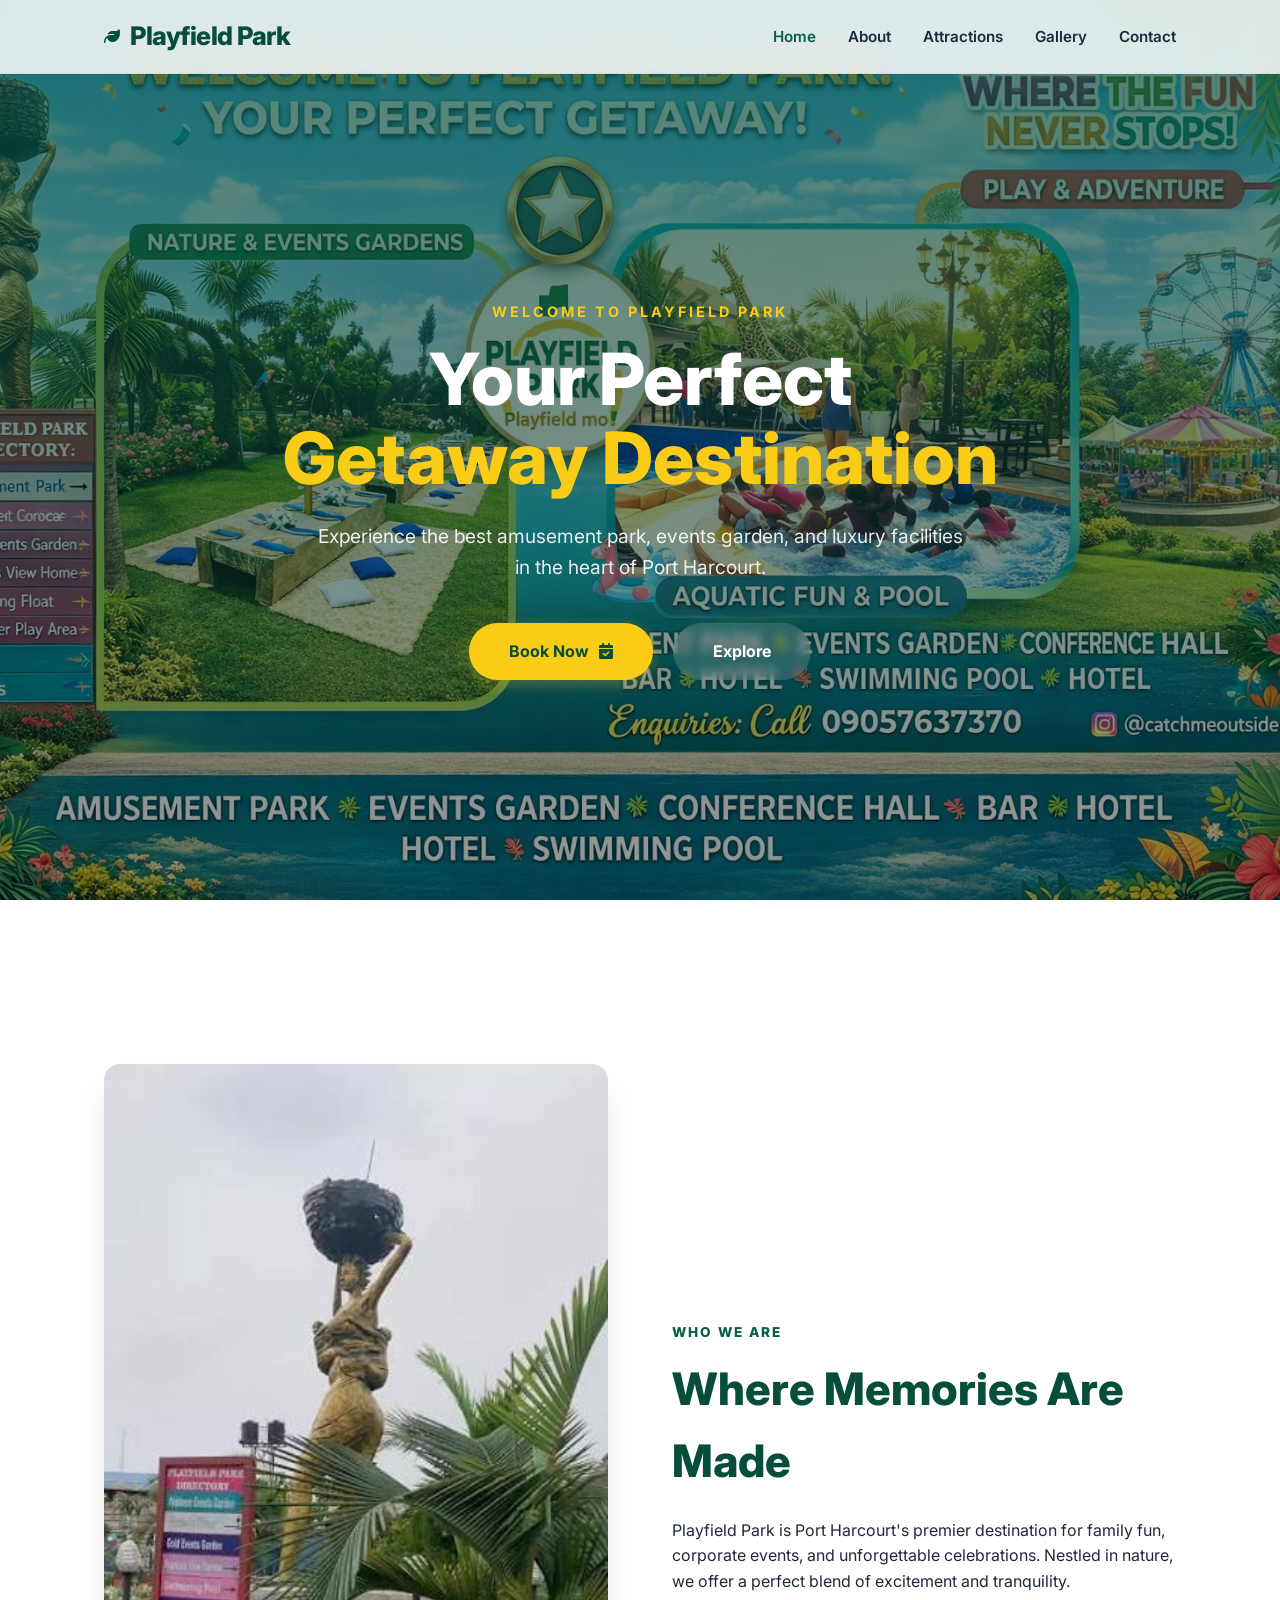
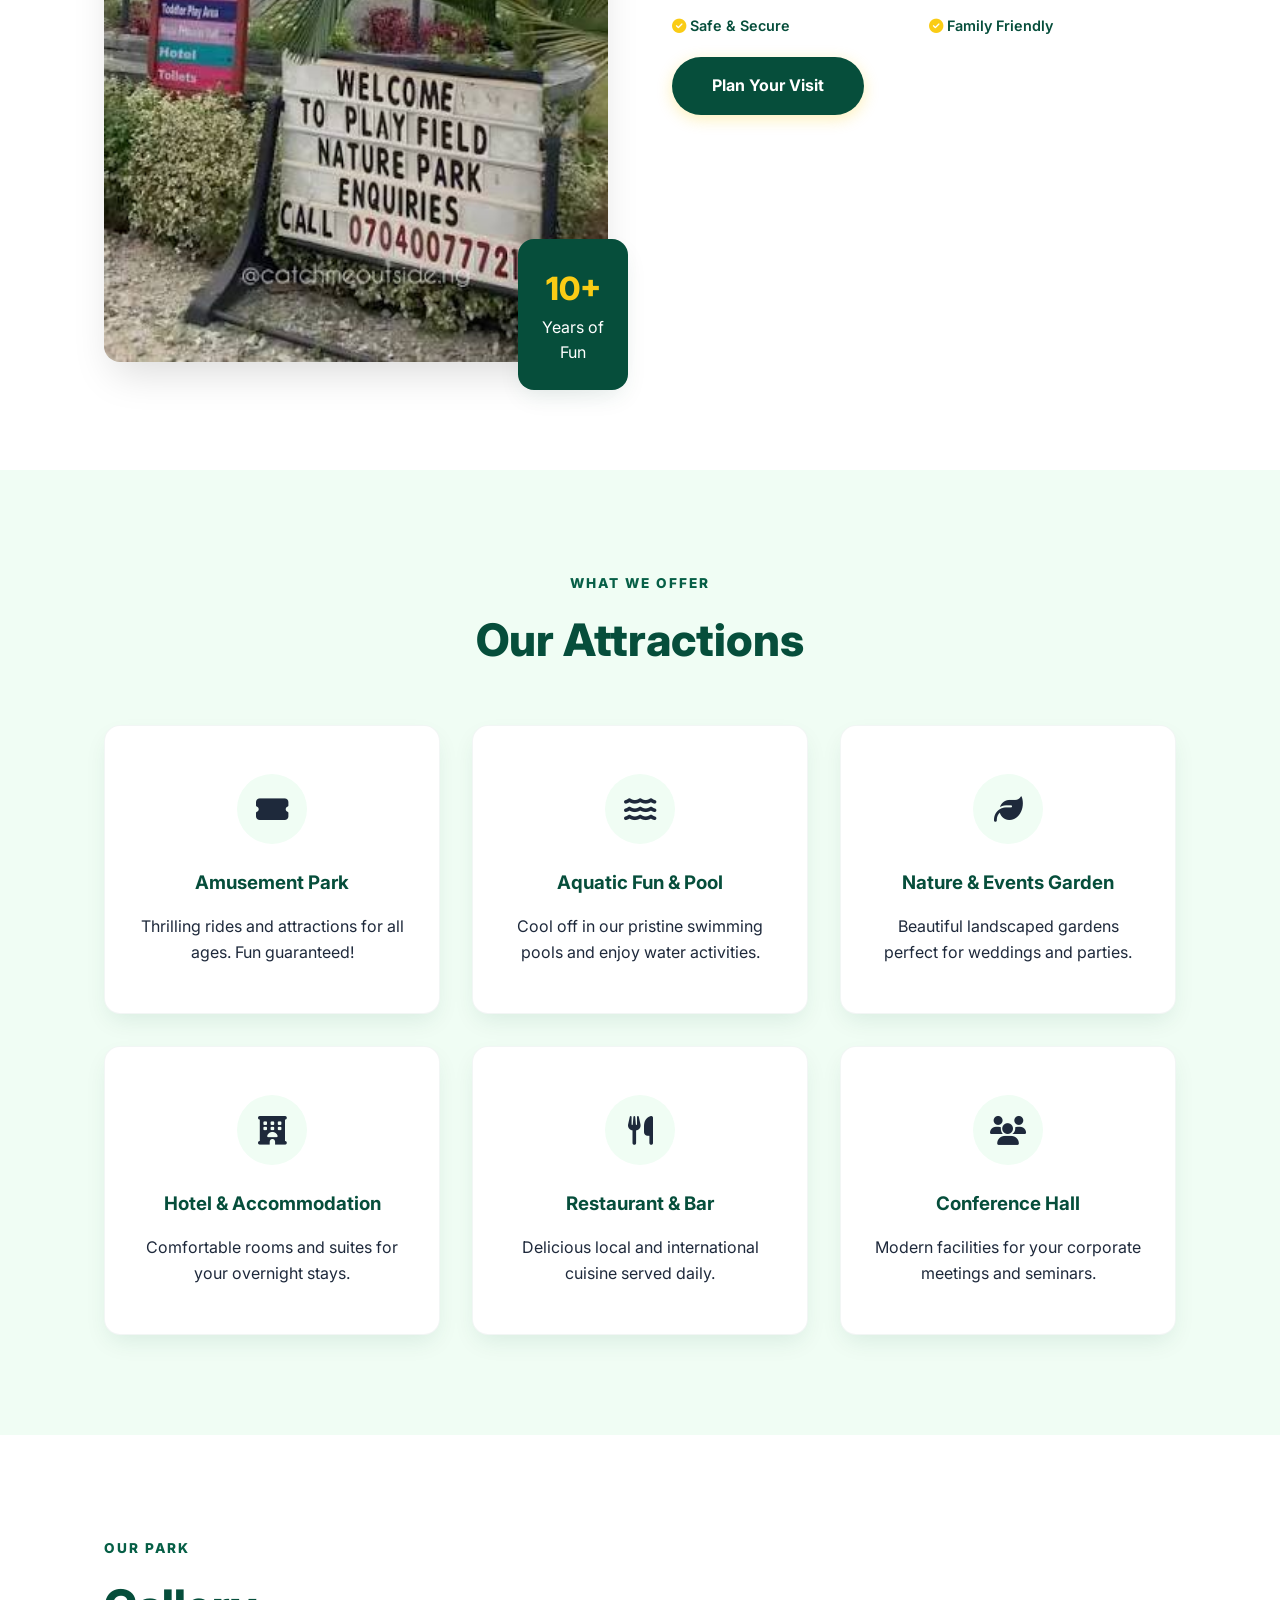
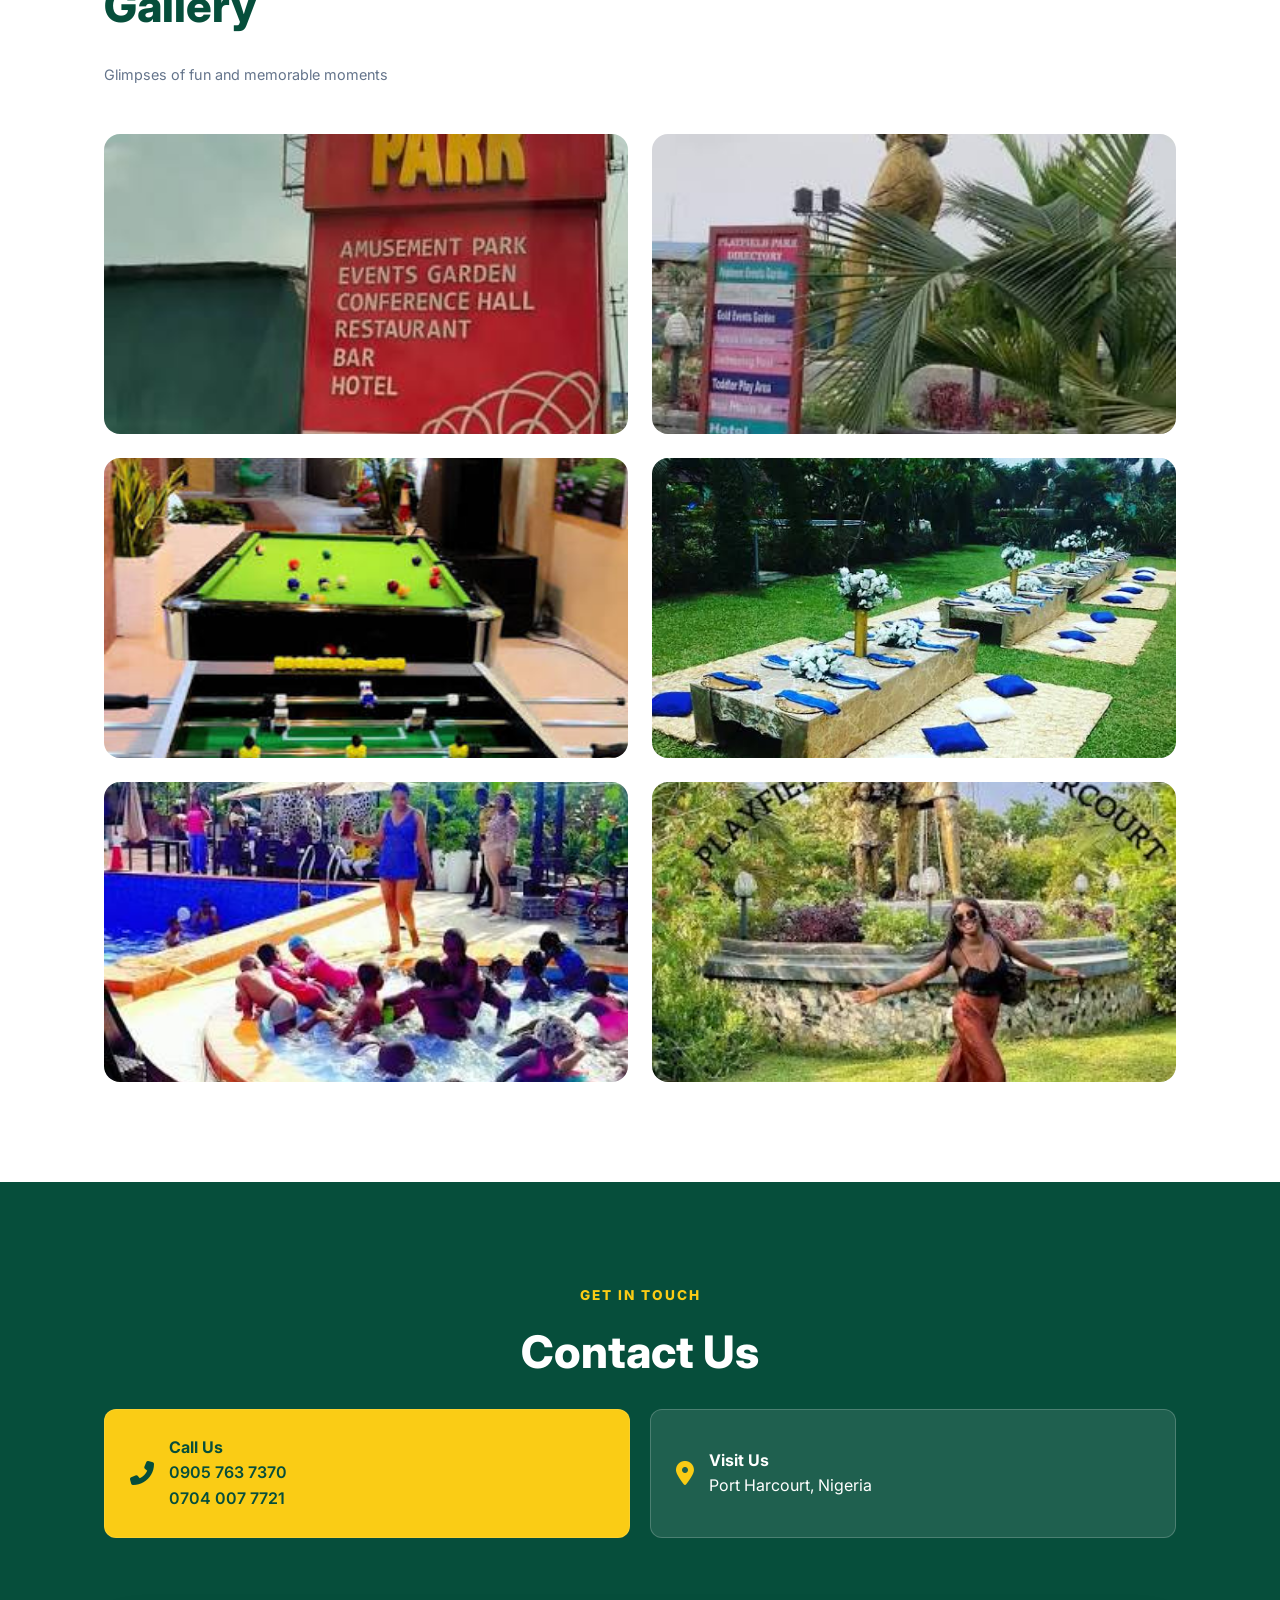
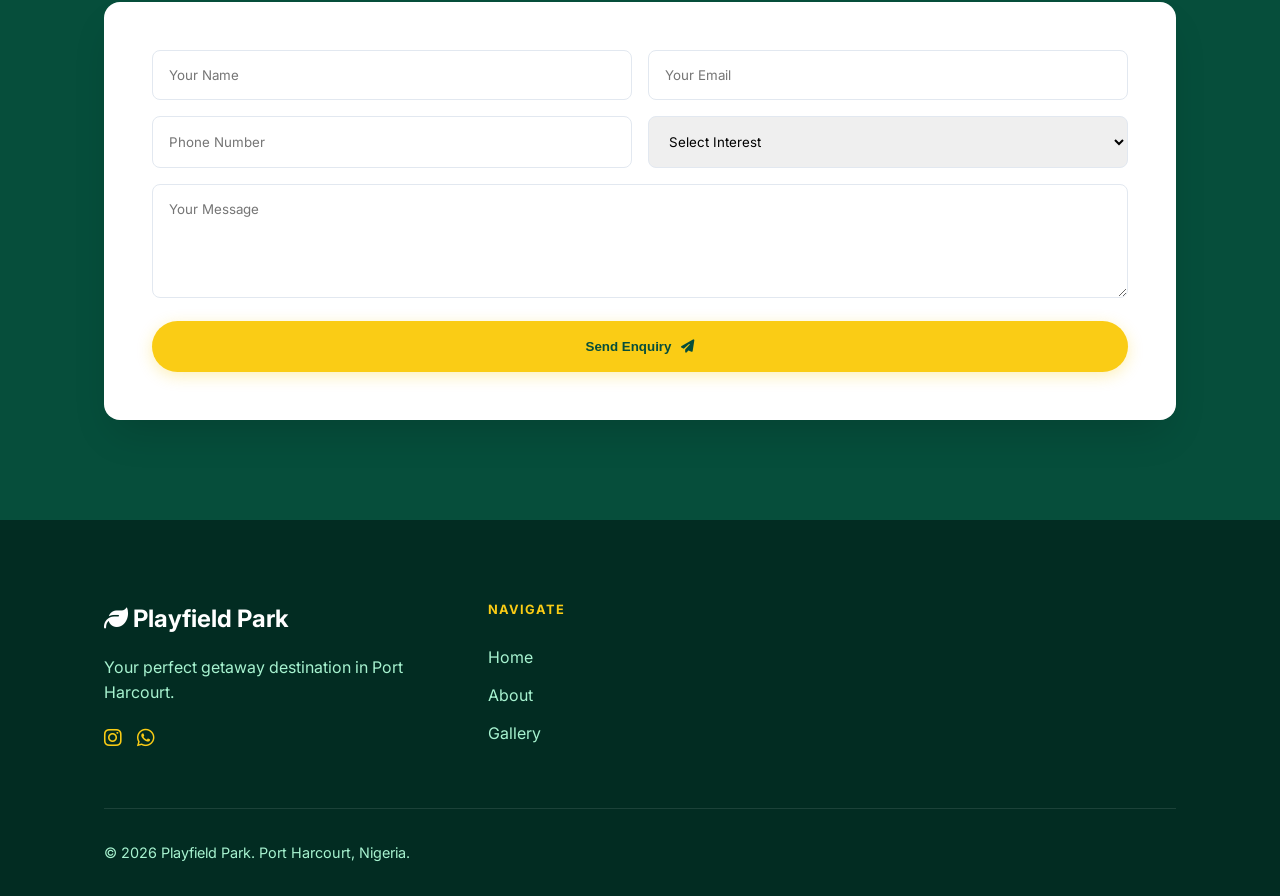
==== index.html @ 5b7c4930 "Update index.html" ====
<!DOCTYPE html>
<html lang="en">
<head>
  <meta charset="UTF-8">
  <meta name="viewport" content="width=device-width, initial-scale=1.0">
  <title>Playfield Park | Nature & Fun in Port Harcourt</title>
  <link rel="stylesheet" href="style.css">
  <link href="https://fonts.googleapis.com/css2?family=Inter:wght@300;400;500;600;700;800&display=swap" rel="stylesheet">
  <link rel="stylesheet" href="https://cdnjs.cloudflare.com/ajax/libs/font-awesome/6.4.0/css/all.min.css">
</head>
<body>

  <header id="main-header">
    <div class="container">
      <nav style="width: 100%; display: flex; justify-content: space-between; align-items: center;">
        <div class="logo-wrapper">
          <i class="fas fa-leaf"></i>
          <h1 class="logo">Playfield Park</h1>
        </div>
        <ul>
          <li><a href="#home" class="active">Home</a></li>
          <li><a href="#about">About</a></li>
          <li><a href="#services">Attractions</a></li>
          <li><a href="#gallery">Gallery</a></li>
          <li><a href="#contact">Contact</a></li>
        </ul>
      </nav>
    </div>
  </header>

  <section id="home" class="hero">
    <div class="hero-bg" style="background-image: url('images/banner.jpeg');"></div>
    <div class="hero-overlay"></div>
    <div class="hero-text">
      <span class="hero-tag">Welcome to Playfield Park</span>
      <h2>Your Perfect<br><span class="gradient-text">Getaway Destination</span></h2>
      <p>Experience the best amusement park, events garden, and luxury facilities in the heart of Port Harcourt.</p>
      <div class="hero-buttons">
        <a href="#contact" class="btn btn-primary">Book Now <i class="fas fa-calendar-check"></i></a>
        <a href="#about" class="btn btn-secondary">Explore</a>
      </div>
    </div>
  </section>

  <section id="about" class="section">
    <div class="container-section">
      <div class="about-content">
        <div class="about-image">
          <img src="images/welcome-statue.jpeg" alt="Welcome to Playfield Park">
          <div class="experience-badge">
            <span class="years">10+</span>
            <span class="text">Years of<br>Fun</span>
          </div>
        </div>
        <div class="about-text">
          <span class="section-tag">Who We Are</span>
          <div class="section-header">
            <h2>Where Memories Are Made</h2>
          </div>
          <p>Playfield Park is Port Harcourt's premier destination for family fun, corporate events, and unforgettable celebrations. Nestled in nature, we offer a perfect blend of excitement and tranquility.</p>
          <div style="display: grid; grid-template-columns: 1fr 1fr; gap: 10px; margin: 20px 0;">
            <div style="font-size: 0.9rem; color: var(--primary); font-weight: 600;"><i class="fas fa-check-circle" style="color: var(--accent);"></i> Safe & Secure</div>
            <div style="font-size: 0.9rem; color: var(--primary); font-weight: 600;"><i class="fas fa-check-circle" style="color: var(--accent);"></i> Family Friendly</div>
          </div>
          <a href="#contact" class="btn btn-primary" style="background: var(--primary); color: white;">Plan Your Visit</a>
        </div>
      </div>
    </div>
  </section>

  <section id="services" class="section light">
    <div class="container-section">
      <div class="section-header" style="text-align: center;">
        <span class="section-tag">What We Offer</span>
        <h2>Our Attractions</h2>
      </div>
      <div class="services">
        <div class="card">
          <div class="card-icon"><i class="fas fa-ticket-alt"></i></div>
          <h3>Amusement Park</h3>
          <p>Thrilling rides and attractions for all ages. Fun guaranteed!</p>
        </div>
        <div class="card">
          <div class="card-icon"><i class="fas fa-water"></i></div>
          <h3>Aquatic Fun & Pool</h3>
          <p>Cool off in our pristine swimming pools and enjoy water activities.</p>
        </div>
        <div class="card">
          <div class="card-icon"><i class="fas fa-leaf"></i></div>
          <h3>Nature & Events Garden</h3>
          <p>Beautiful landscaped gardens perfect for weddings and parties.</p>
        </div>
        <div class="card">
          <div class="card-icon"><i class="fas fa-hotel"></i></div>
          <h3>Hotel & Accommodation</h3>
          <p>Comfortable rooms and suites for your overnight stays.</p>
        </div>
        <div class="card">
          <div class="card-icon"><i class="fas fa-utensils"></i></div>
          <h3>Restaurant & Bar</h3>
          <p>Delicious local and international cuisine served daily.</p>
        </div>
        <div class="card">
          <div class="card-icon"><i class="fas fa-users"></i></div>
          <h3>Conference Hall</h3>
          <p>Modern facilities for your corporate meetings and seminars.</p>
        </div>
      </div>
    </div>
  </section>

  <section id="gallery" class="section">
    <div class="container-section">
      <div class="section-header" style="text-align: left; margin-bottom: 2rem;">
        <span class="section-tag">Our Park</span>
        <h2>Gallery</h2>
        <p style="color: var(--text-light); font-size: 0.9rem;">Glimpses of fun and memorable moments</p>
      </div>
      <div class="gallery">
        <div class="gallery-item"><img src="images/entrance.jpeg" alt="Park Entrance"><div class="gallery-overlay"><h4>Entrance</h4></div></div>
        <div class="gallery-item"><img src="images/welcome-statue.jpeg" alt="Statue"><div class="gallery-overlay"><h4>Welcome</h4></div></div>
        <div class="gallery-item"><img src="images/tire-adventure.jpeg" alt="Tire Adventure"><div class="gallery-overlay"><h4>Adventure</h4></div></div>
        <div class="gallery-item"><img src="images/events-garden.jpeg" alt="Garden"><div class="gallery-overlay"><h4>Garden</h4></div></div>
        <div class="gallery-item"><img src="images/pool-area.jpeg" alt="Pool"><div class="gallery-overlay"><h4>Pool</h4></div></div>
        <div class="gallery-item"><img src="images/park-overview.jpeg" alt="Overview"><div class="gallery-overlay"><h4>Overview</h4></div></div>
      </div>
    </div>
  </section>

  <section id="contact" class="section contact-section">
    <div class="container-section">
      <div class="section-header" style="text-align: center;">
        <span class="section-tag" style="color: var(--accent);">Get In Touch</span>
        <h2>Contact Us</h2>
      </div>

      <div style="display: grid; grid-template-columns: repeat(auto-fit, minmax(250px, 1fr)); gap: 20px; margin-bottom: 40px;">
        <div class="contact-item" style="background: var(--accent); color: var(--primary); padding: 25px; border-radius: 12px; display: flex; align-items: center; gap: 15px;">
          <i class="fas fa-phone-alt" style="font-size: 1.5rem;"></i>
          <div>
            <h4 style="margin: 0;">Call Us</h4>
            <p style="margin: 0; font-weight: 600;">0905 763 7370</p>
            <p style="margin: 0; font-weight: 600;">0704 007 7721</p>
          </div>
        </div>
        <div class="contact-item" style="background: rgba(255,255,255,0.1); color: white; padding: 25px; border-radius: 12px; display: flex; align-items: center; gap: 15px; border: 1px solid rgba(255,255,255,0.2);">
          <i class="fas fa-map-marker-alt" style="color: var(--accent); font-size: 1.5rem;"></i>
          <div>
            <h4 style="margin: 0;">Visit Us</h4>
            <p style="margin: 0;">Port Harcourt, Nigeria</p>
          </div>
        </div>
      </div>
      
      <div class="contact-form-wrapper">
        <form action="https://formspree.io/f/xlgpvrnz" method="POST" class="contact-form">
          <div class="form-row">
            <input type="text" name="name" placeholder="Your Name" required>
            <input type="email" name="email" placeholder="Your Email" required>
          </div>
          <div class="form-row">
            <input type="tel" name="phone" placeholder="Phone Number">
            <select name="service_interest" required>
              <option value="" disabled selected>Select Interest</option>
              <option value="amusement">Amusement Park</option>
              <option value="pool">Aquatic Fun & Pool</option>
              <option value="garden">Nature & Events Garden</option>
              <option value="hotel">Hotel & Accommodation</option>
              <option value="restaurant">Restaurant & Bar</option>
              <option value="conference">Conference Hall</option>
            </select>
          </div>
          <textarea name="message" rows="5" placeholder="Your Message" required></textarea>
          <button type="submit" class="btn btn-primary" style="width: 100%; justify-content: center; background: var(--accent); color: var(--primary); padding: 18px; border: none; font-weight: 800; cursor: pointer;">
            Send Enquiry <i class="fas fa-paper-plane"></i>
          </button>
        </form>
      </div>
    </div>
  </section>

  <footer>
    <div class="container-section">
      <div class="footer-top">
        <div class="footer-brand">
          <h3 style="color: white;"><i class="fas fa-leaf"></i> Playfield Park</h3>
          <p>Your perfect getaway destination in Port Harcourt.</p>
          <div style="display: flex; gap: 15px; margin-top: 20px;">
            <a href="https://instagram.com/catchmeoutside.ng" style="color: var(--accent);"><i class="fab fa-instagram fa-lg"></i></a>
            <a href="https://wa.me/2347040077721" style="color: var(--accent);"><i class="fab fa-whatsapp fa-lg"></i></a>
          </div>
        </div>
        <div class="footer-links">
          <h4>Navigate</h4>
          <ul>
            <li><a href="#home">Home</a></li>
            <li><a href="#about">About</a></li>
            <li><a href="#gallery">Gallery</a></li>
          </ul>
        </div>
      </div>
      <div class="footer-bottom">
        <p>&copy; 2026 Playfield Park. Port Harcourt, Nigeria.</p>
      </div>
    </div>
  </footer>

  <script>
    window.addEventListener('scroll', () => {
      const header = document.getElementById('main-header');
      if (window.scrollY > 50) header.classList.add('scrolled');
      else header.classList.remove('scrolled');
    });

    document.querySelectorAll('a[href^="#"]').forEach(anchor => {
      anchor.addEventListener('click', function (e) {
        e.preventDefault();
        const target = document.querySelector(this.getAttribute('href'));
        if (target) target.scrollIntoView({ behavior: 'smooth' });
      });
    });
  </script>
</body>
</html>
---- style.css ----
/* PLAYFIELD PARK - REFINED NATURE-LUXURY THEME 
  Updated: 2026
*/

/* RESET & BASE */
* {
  margin: 0;
  padding: 0;
  box-sizing: border-box;
}

:root {
  /* Nature & Energy Palette */
  --primary: #064e3b;       /* Deep Emerald (Nature & Trust) */
  --secondary: #065f46;     /* Forest Green */
  --accent: #facc15;        /* Sun Yellow (Energy & Play) */
  --accent-hover: #eab308;
  --text: #1e293b;          /* Soft Slate */
  --text-light: #64748b;
  --bg-white: #ffffff;
  --bg-soft: #f0fdf4;       /* Mint Tint for section breaks */
  
  /* Modern UI Elements */
  --glass: rgba(255, 255, 255, 0.85);
  --shadow-sm: 0 2px 4px rgba(0,0,0,0.05);
  --shadow: 0 10px 25px -5px rgba(6, 78, 59, 0.1);
  --shadow-lg: 0 20px 40px -10px rgba(0, 0, 0, 0.15);
  --transition: all 0.4s cubic-bezier(0.4, 0, 0.2, 1);
  --radius: 16px;
}

body {
  font-family: 'Inter', system-ui, -apple-system, sans-serif;
  line-height: 1.6;
  background-color: var(--bg-white);
  color: var(--text);
  overflow-x: hidden;
}

/* CONTAINER */
.container, .container-section {
  max-width: 1200px;
  margin: 0 auto;
  padding: 0 5%;
}

/* HEADER - MODERN GLASSMORPHISM */
header {
  background: var(--glass);
  backdrop-filter: blur(12px);
  -webkit-backdrop-filter: blur(12px);
  position: fixed;
  width: 100%;
  top: 0;
  z-index: 1000;
  border-bottom: 1px solid rgba(0,0,0,0.05);
  padding: 1rem 0;
  transition: var(--transition);
}

header.scrolled {
  padding: 0.6rem 0;
  box-shadow: var(--shadow-sm);
}

.logo-wrapper {
  display: flex;
  align-items: center;
  gap: 10px;
  color: var(--primary);
}

.logo {
  font-size: 1.6rem;
  font-weight: 800;
  color: var(--primary);
  letter-spacing: -0.5px;
}

nav {
  display: flex;
  justify-content: space-between;
  align-items: center;
}

nav ul {
  list-style: none;
  display: flex;
  gap: 2rem;
}

nav ul li a {
  text-decoration: none;
  color: var(--text);
  font-weight: 600;
  font-size: 0.95rem;
  transition: var(--transition);
}

nav ul li a:hover, nav ul li a.active {
  color: var(--secondary);
}

/* HERO SECTION */
.hero {
  height: 100vh;
  display: flex;
  align-items: center;
  justify-content: center;
  text-align: center;
  position: relative;
  color: white;
  padding-top: 80px;
  background: var(--primary); /* Fallback */
}

.hero-bg {
  position: absolute;
  top: 0;
  left: 0;
  width: 100%;
  height: 100%;
  background-size: cover;
  background-position: center;
  z-index: 1;
}

.hero-overlay {
  position: absolute;
  top: 0;
  left: 0;
  width: 100%;
  height: 100%;
  background: linear-gradient(to bottom, rgba(6, 78, 59, 0.7), rgba(0,0,0,0.4));
  z-index: 2;
}

.hero-text {
  position: relative;
  z-index: 3;
  max-width: 900px;
}

.hero-tag {
  text-transform: uppercase;
  letter-spacing: 3px;
  font-weight: 700;
  font-size: 0.9rem;
  color: var(--accent);
  margin-bottom: 1rem;
  display: block;
}

.hero h2 {
  font-size: clamp(2.5rem, 6vw, 4.5rem);
  line-height: 1.1;
  font-weight: 800;
  margin-bottom: 1.5rem;
}

.gradient-text {
  color: var(--accent);
}

.hero p {
  font-size: 1.2rem;
  max-width: 650px;
  margin: 0 auto 2.5rem;
  opacity: 0.9;
}

/* BUTTONS */
.btn {
  padding: 1rem 2.5rem;
  border-radius: 50px;
  text-decoration: none;
  font-weight: 700;
  display: inline-flex;
  align-items: center;
  gap: 10px;
  transition: var(--transition);
}

.btn-primary {
  background: var(--accent);
  color: var(--primary);
  box-shadow: 0 4px 15px rgba(250, 204, 21, 0.3);
}

.btn-primary:hover {
  transform: translateY(-3px);
  background: var(--white);
  box-shadow: 0 8px 25px rgba(250, 204, 21, 0.4);
}

.btn-secondary {
  background: rgba(255,255,255,0.15);
  color: white;
  backdrop-filter: blur(5px);
  margin-left: 1rem;
}

.btn-secondary:hover {
  background: white;
  color: var(--primary);
}

/* SECTIONS */
.section {
  padding: 100px 0;
}

.section.light {
  background-color: var(--bg-soft);
}

.section-tag {
  color: var(--secondary);
  font-weight: 800;
  text-transform: uppercase;
  font-size: 0.85rem;
  letter-spacing: 2px;
}

.section-header h2 {
  font-size: 2.8rem;
  color: var(--primary);
  margin: 10px 0 20px;
  font-weight: 800;
}

/* ABOUT SECTION */
.about-content {
  display: grid;
  grid-template-columns: 1fr 1fr;
  gap: 4rem;
  align-items: center;
  margin-top: 4rem;
  text-align: left;
}

.about-image {
  position: relative;
}

.about-image img {
  width: 100%;
  border-radius: var(--radius);
  box-shadow: var(--shadow-lg);
}

.experience-badge {
  position: absolute;
  bottom: -20px;
  right: -20px;
  background: var(--primary);
  color: white;
  padding: 1.5rem;
  border-radius: var(--radius);
  text-align: center;
  box-shadow: var(--shadow);
}

.experience-badge .years {
  font-size: 2rem;
  font-weight: 800;
  display: block;
  color: var(--accent);
}

/* ATTRACTIONS CARDS */
.services {
  display: grid;
  grid-template-columns: repeat(auto-fit, minmax(320px, 1fr));
  gap: 2rem;
  margin-top: 3rem;
}

.card {
  background: white;
  padding: 3rem 2rem;
  border-radius: var(--radius);
  border: 1px solid rgba(6, 78, 59, 0.05);
  box-shadow: var(--shadow);
  transition: var(--transition);
  text-align: center;
}

.card:hover {
  transform: translateY(-10px);
  box-shadow: var(--shadow-lg);
  border-color: var(--accent);
}

.card-icon {
  width: 70px;
  height: 70px;
  border-radius: 50%;
  display: flex;
  align-items: center;
  justify-content: center;
  margin: 0 auto 1.5rem;
  font-size: 1.8rem;
  background: var(--bg-soft) !important; /* Forces soft green background */
}

.card h3 {
  color: var(--primary);
  margin-bottom: 1rem;
  font-weight: 700;
}

.card-link {
  margin-top: 1.5rem;
  display: inline-block;
  color: var(--secondary);
  text-decoration: none;
  font-weight: 700;
  font-size: 0.9rem;
}

/* GALLERY */
.gallery {
  display: grid;
  grid-template-columns: repeat(auto-fill, minmax(350px, 1fr));
  gap: 1.5rem;
  margin-top: 3rem;
}

.gallery-item {
  height: 300px;
  border-radius: var(--radius);
  overflow: hidden;
  position: relative;
}

.gallery-item img {
  width: 100%;
  height: 100%;
  object-fit: cover;
  transition: var(--transition);
}

.gallery-overlay {
  background: linear-gradient(transparent, rgba(6, 78, 59, 0.9));
}

/* CONTACT SECTION */
.contact-section {
  background: var(--primary) !important;
  color: white;
}

.contact-section h2 { color: white; }

.contact-item {
  background: rgba(255,255,255,0.05);
  padding: 2rem;
  border-radius: var(--radius);
  border: 1px solid rgba(255,255,255,0.1);
}

.contact-icon {
  background: var(--accent) !important;
  color: var(--primary) !important;
}

.contact-form-wrapper {
  margin-top: 4rem;
  background: white;
  padding: 3rem;
  border-radius: var(--radius);
  box-shadow: var(--shadow-lg);
}

.contact-form input, .contact-form select, .contact-form textarea {
  width: 100%;
  padding: 1rem;
  margin-bottom: 1rem;
  border: 1px solid #e2e8f0;
  border-radius: 8px;
  font-family: inherit;
}

.form-row {
  display: grid;
  grid-template-columns: 1fr 1fr;
  gap: 1rem;
}

/* FOOTER */
footer {
  background: #022c22;
  color: #a7f3d0;
  padding: 5rem 0 2rem;
  text-align: left;
}

.footer-top {
  display: grid;
  grid-template-columns: 2fr 1fr 1fr 1.5fr;
  gap: 4rem;
  margin-bottom: 3rem;
}

.footer-brand h3 {
  color: white;
  font-size: 1.5rem;
  margin-bottom: 1rem;
}

.footer-links h4 {
  color: var(--accent);
  margin-bottom: 1.5rem;
  text-transform: uppercase;
  font-size: 0.8rem;
  letter-spacing: 1px;
}

.footer-links ul { list-style: none; }
.footer-links ul li { margin-bottom: 0.8rem; }
.footer-links ul li a { color: #a7f3d0; text-decoration: none; transition: 0.3s; }
.footer-links ul li a:hover { color: var(--accent); padding-left: 5px; }

.footer-newsletter input {
  padding: 0.8rem;
  border-radius: 5px 0 0 5px;
  border: none;
  width: 70%;
}

.footer-newsletter button {
  padding: 0.8rem;
  background: var(--accent);
  border: none;
  border-radius: 0 5px 5px 0;
  cursor: pointer;
}

.footer-bottom {
  border-top: 1px solid rgba(255,255,255,0.1);
  padding-top: 2rem;
  display: flex;
  justify-content: space-between;
  font-size: 0.9rem;
}

/* MOBILE RESPONSIVENESS */
@media (max-width: 992px) {
  .about-content, .footer-top {
    grid-template-columns: 1fr;
  }
  
  .hero h2 { font-size: 3rem; }
  
  .form-row { grid-template-columns: 1fr; }
}

@media (max-width: 768px) {
  nav ul {
    display: none; /* Hide for mobile - would require JS for menu toggle */
  }
  
  .section-header h2 { font-size: 2rem; }
}
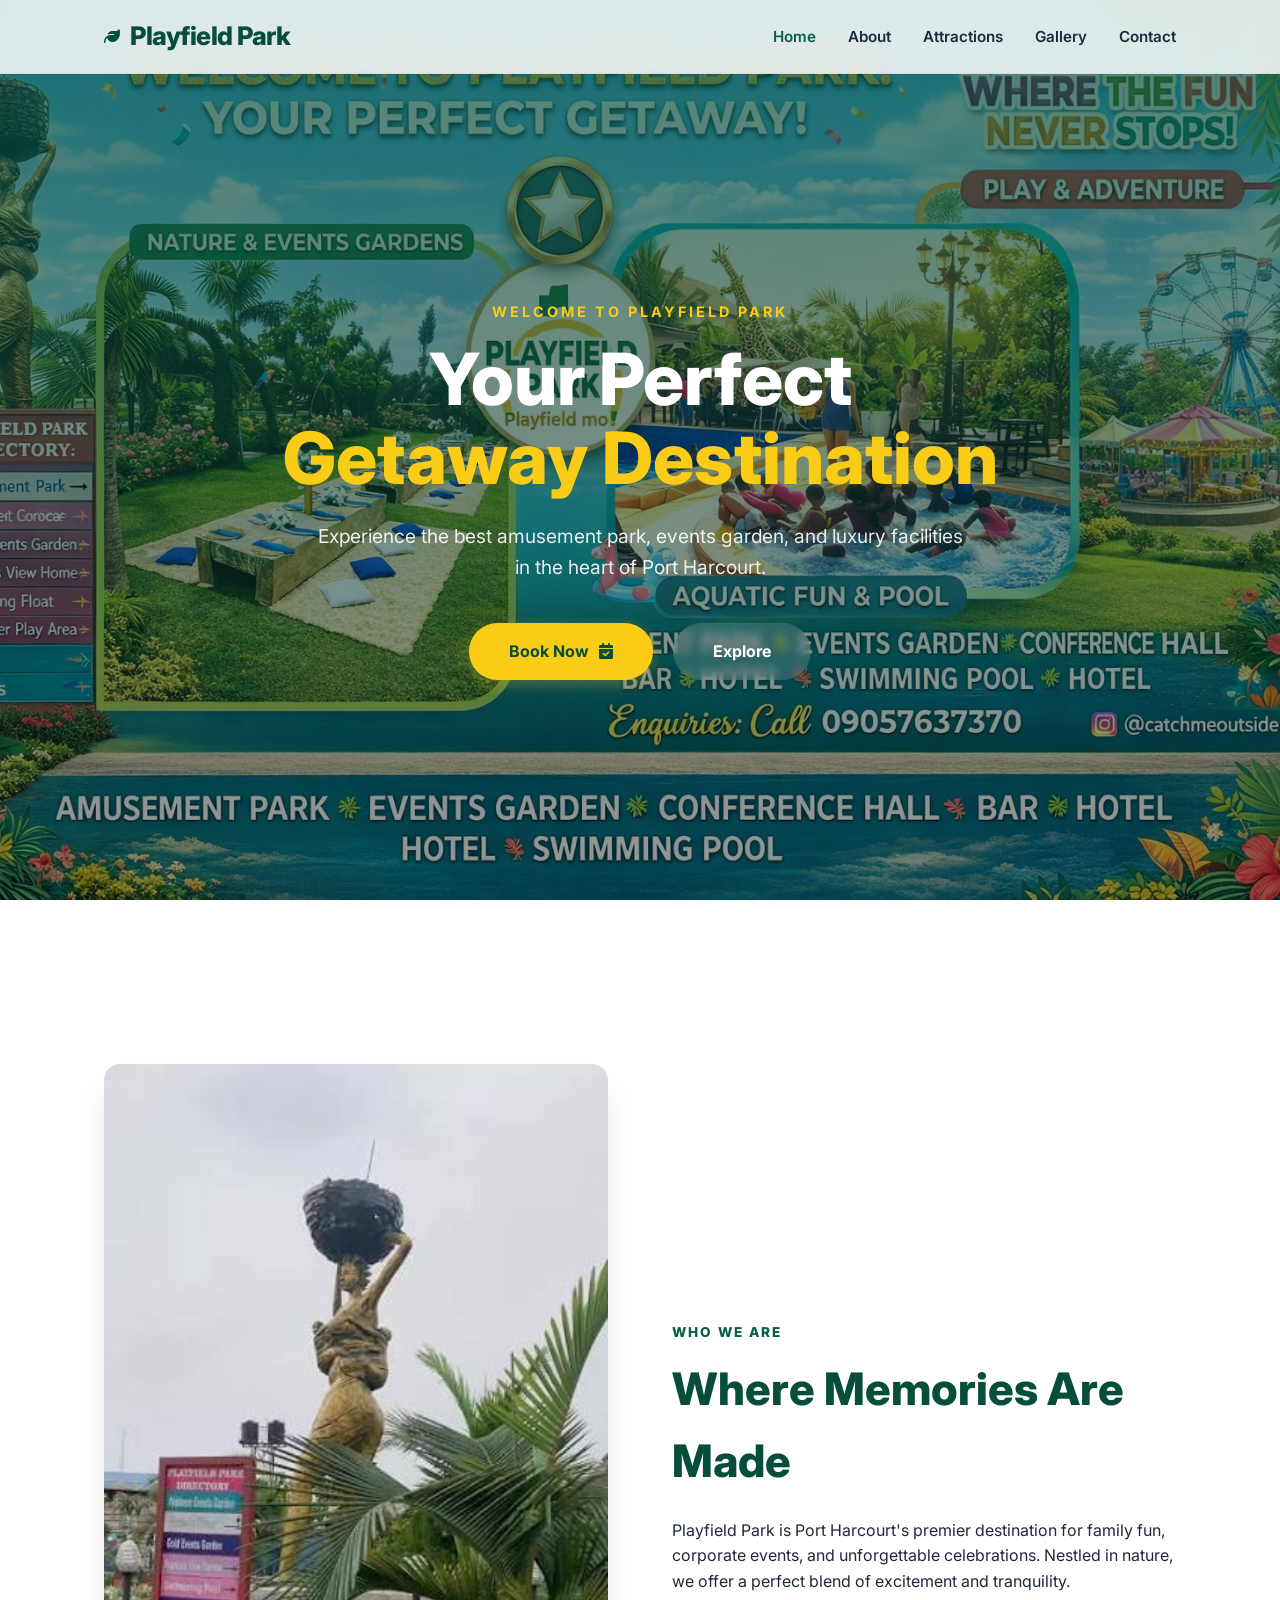
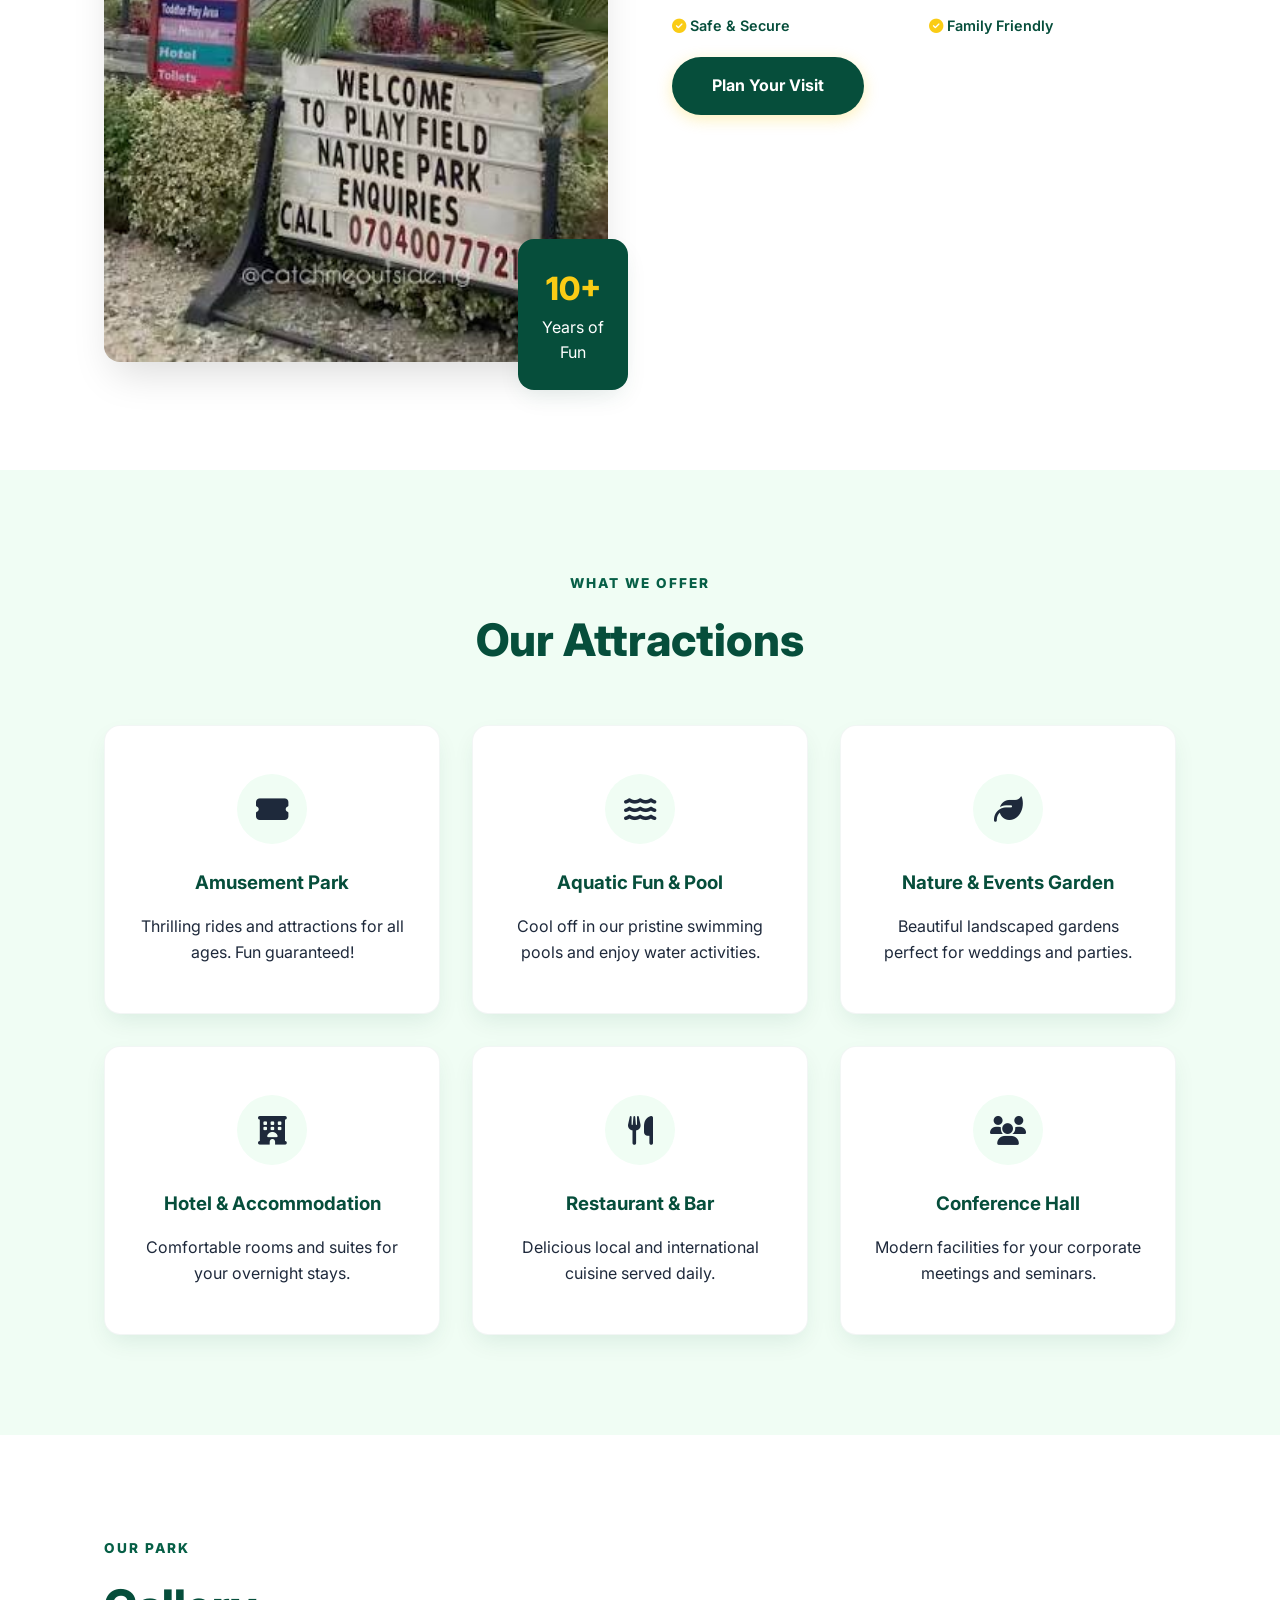
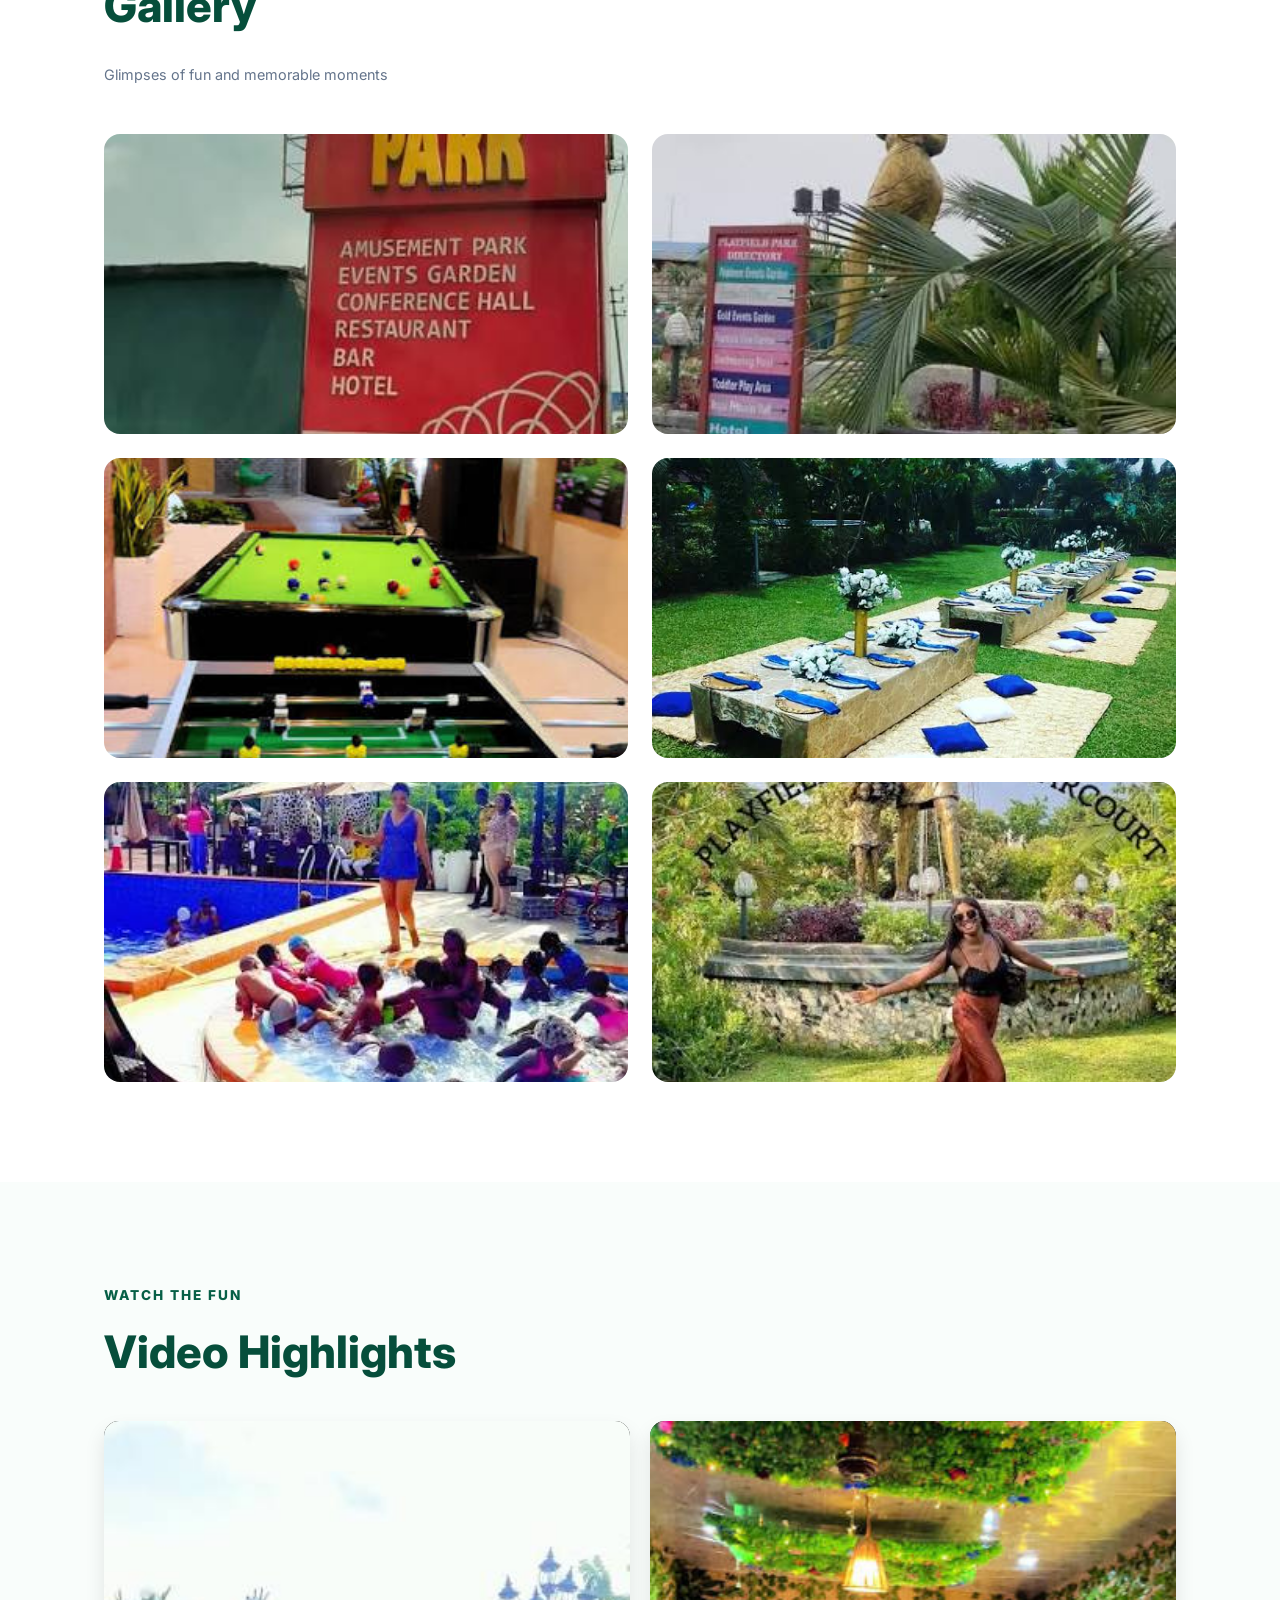
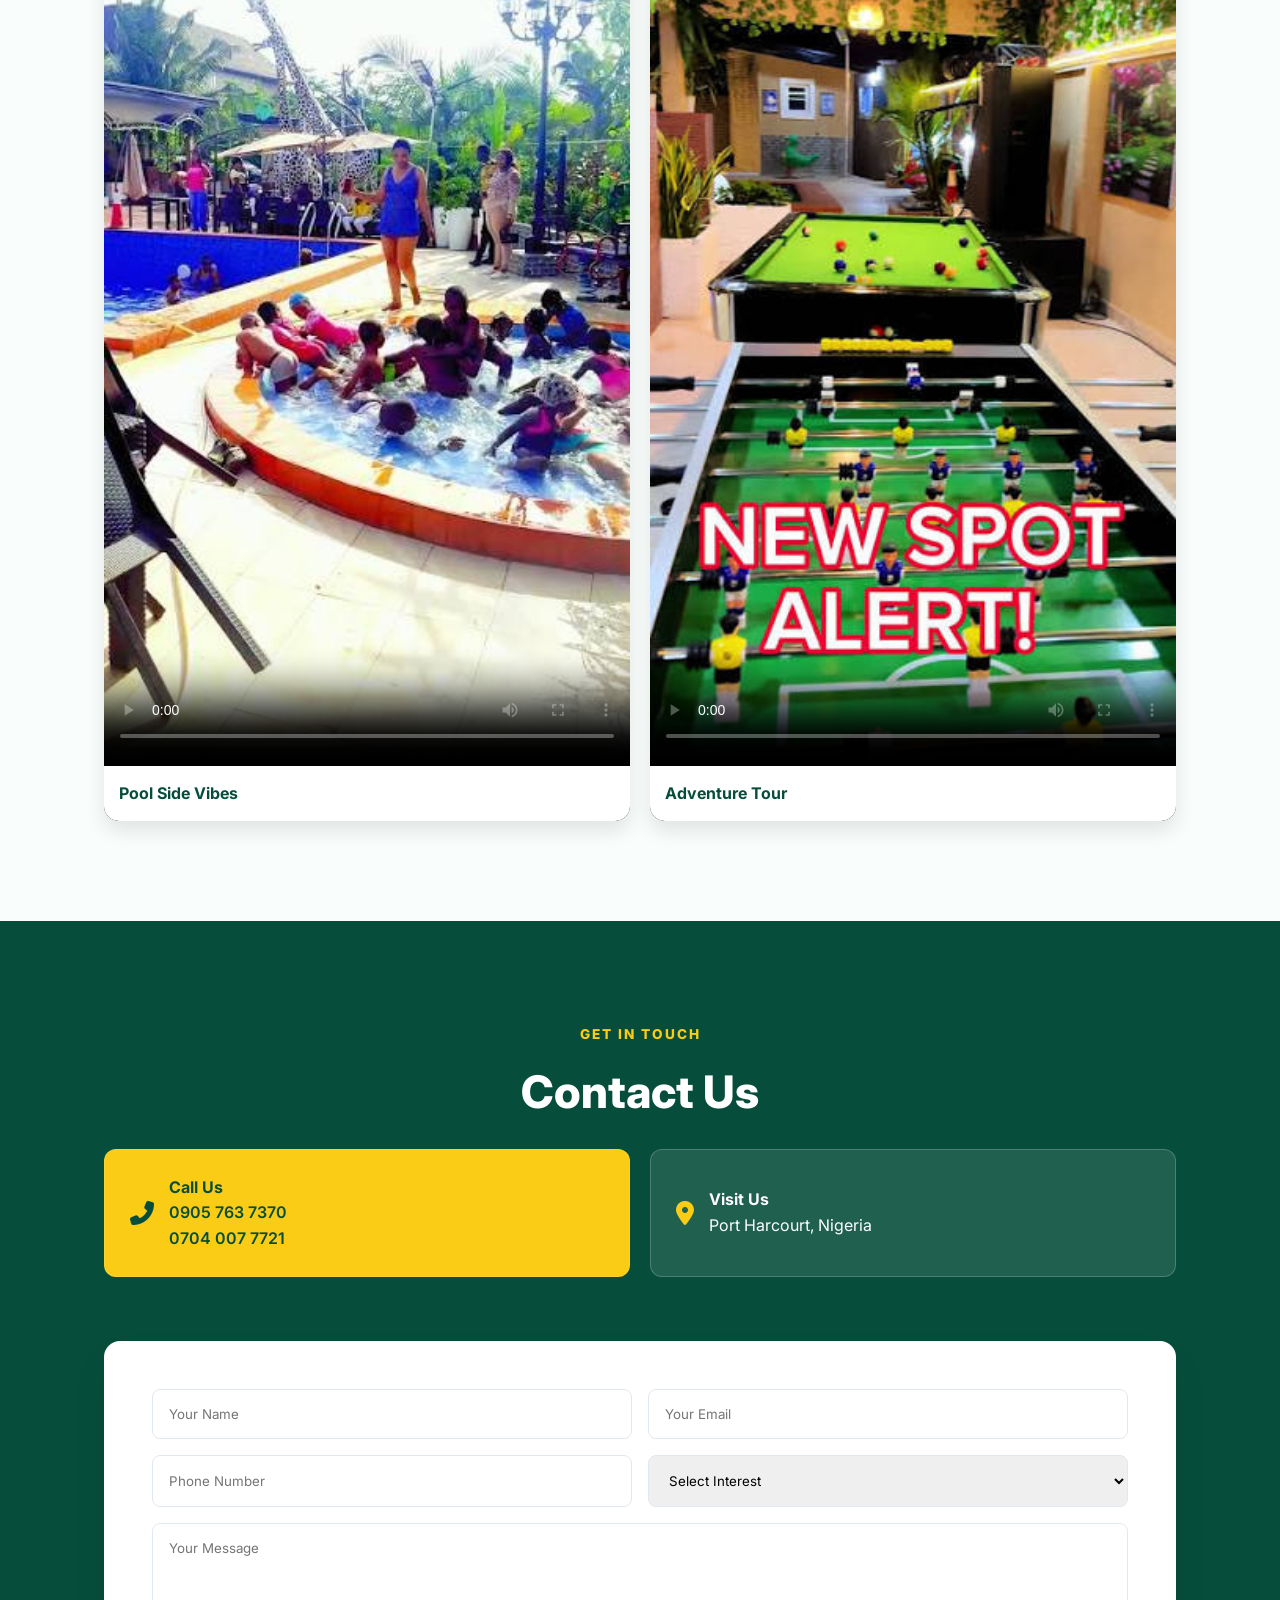
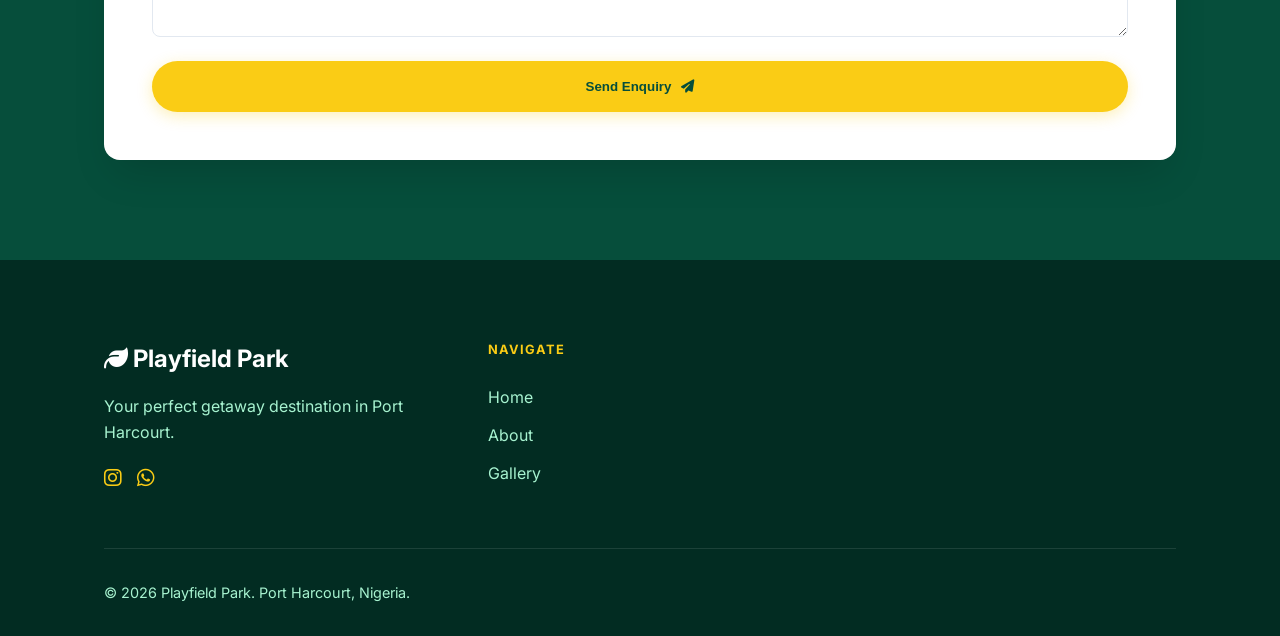
==== commit c1a76850: "Update index.html" ====
--- a/index.html
+++ b/index.html
@@ -127,6 +127,33 @@
     </div>
   </section>
 
+  <section id="video-highlights" class="section" style="background: #f9fdfb;">
+    <div class="container-section">
+      <div class="section-header" style="text-align: left; margin-bottom: 2rem;">
+        <span class="section-tag">Watch the Fun</span>
+        <h2>Video Highlights</h2>
+      </div>
+      
+      <div style="display: grid; grid-template-columns: repeat(auto-fit, minmax(300px, 1fr)); gap: 20px;">
+        <div style="border-radius: 15px; overflow: hidden; background: #000; box-shadow: 0 10px 20px rgba(0,0,0,0.1);">
+          <video width="100%" height="auto" controls poster="images/pool-area.jpeg">
+            <source src="images/pool-fun.mp4" type="video/mp4">
+            Your browser does not support the video tag.
+          </video>
+          <div style="padding: 15px; background: white;"><h4 style="margin:0; color:var(--primary);">Pool Side Vibes</h4></div>
+        </div>
+
+        <div style="border-radius: 15px; overflow: hidden; background: #000; box-shadow: 0 10px 20px rgba(0,0,0,0.1);">
+          <video width="100%" height="auto" controls poster="images/tire-adventure.jpeg">
+            <source src="images/park-tour.mp4" type="video/mp4">
+            Your browser does not support the video tag.
+          </video>
+          <div style="padding: 15px; background: white;"><h4 style="margin:0; color:var(--primary);">Adventure Tour</h4></div>
+        </div>
+      </div>
+    </div>
+  </section>
+
   <section id="contact" class="section contact-section">
     <div class="container-section">
       <div class="section-header" style="text-align: center;">
@@ -186,7 +213,7 @@
           <h3 style="color: white;"><i class="fas fa-leaf"></i> Playfield Park</h3>
           <p>Your perfect getaway destination in Port Harcourt.</p>
           <div style="display: flex; gap: 15px; margin-top: 20px;">
-            <a href="https://instagram.com/catchmeoutside.ng" style="color: var(--accent);"><i class="fab fa-instagram fa-lg"></i></a>
+            <a href="https://www.instagram.com/play.fieldpark?igsh=MWxvcHQ2NmN2a2NvZw==" style="color: var(--accent);"><i class="fab fa-instagram fa-lg"></i></a>
             <a href="https://wa.me/2347040077721" style="color: var(--accent);"><i class="fab fa-whatsapp fa-lg"></i></a>
           </div>
         </div>
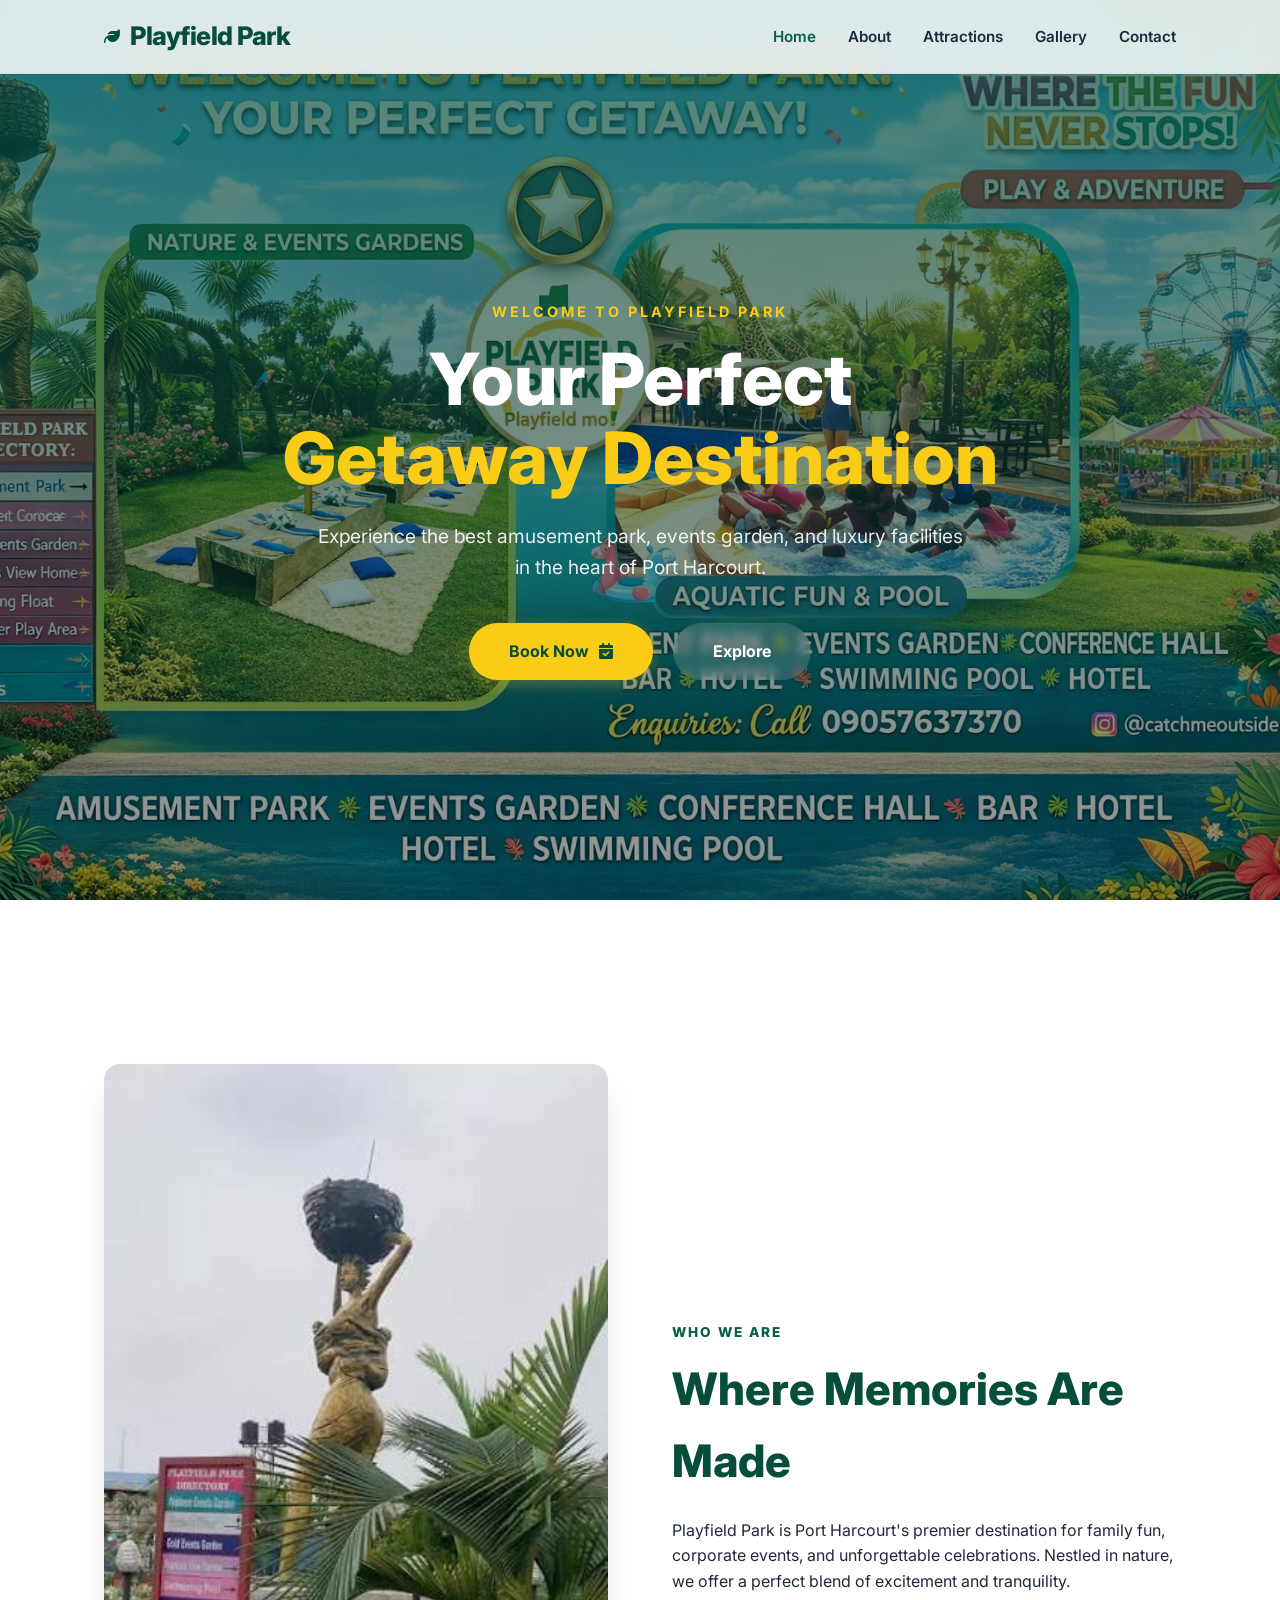
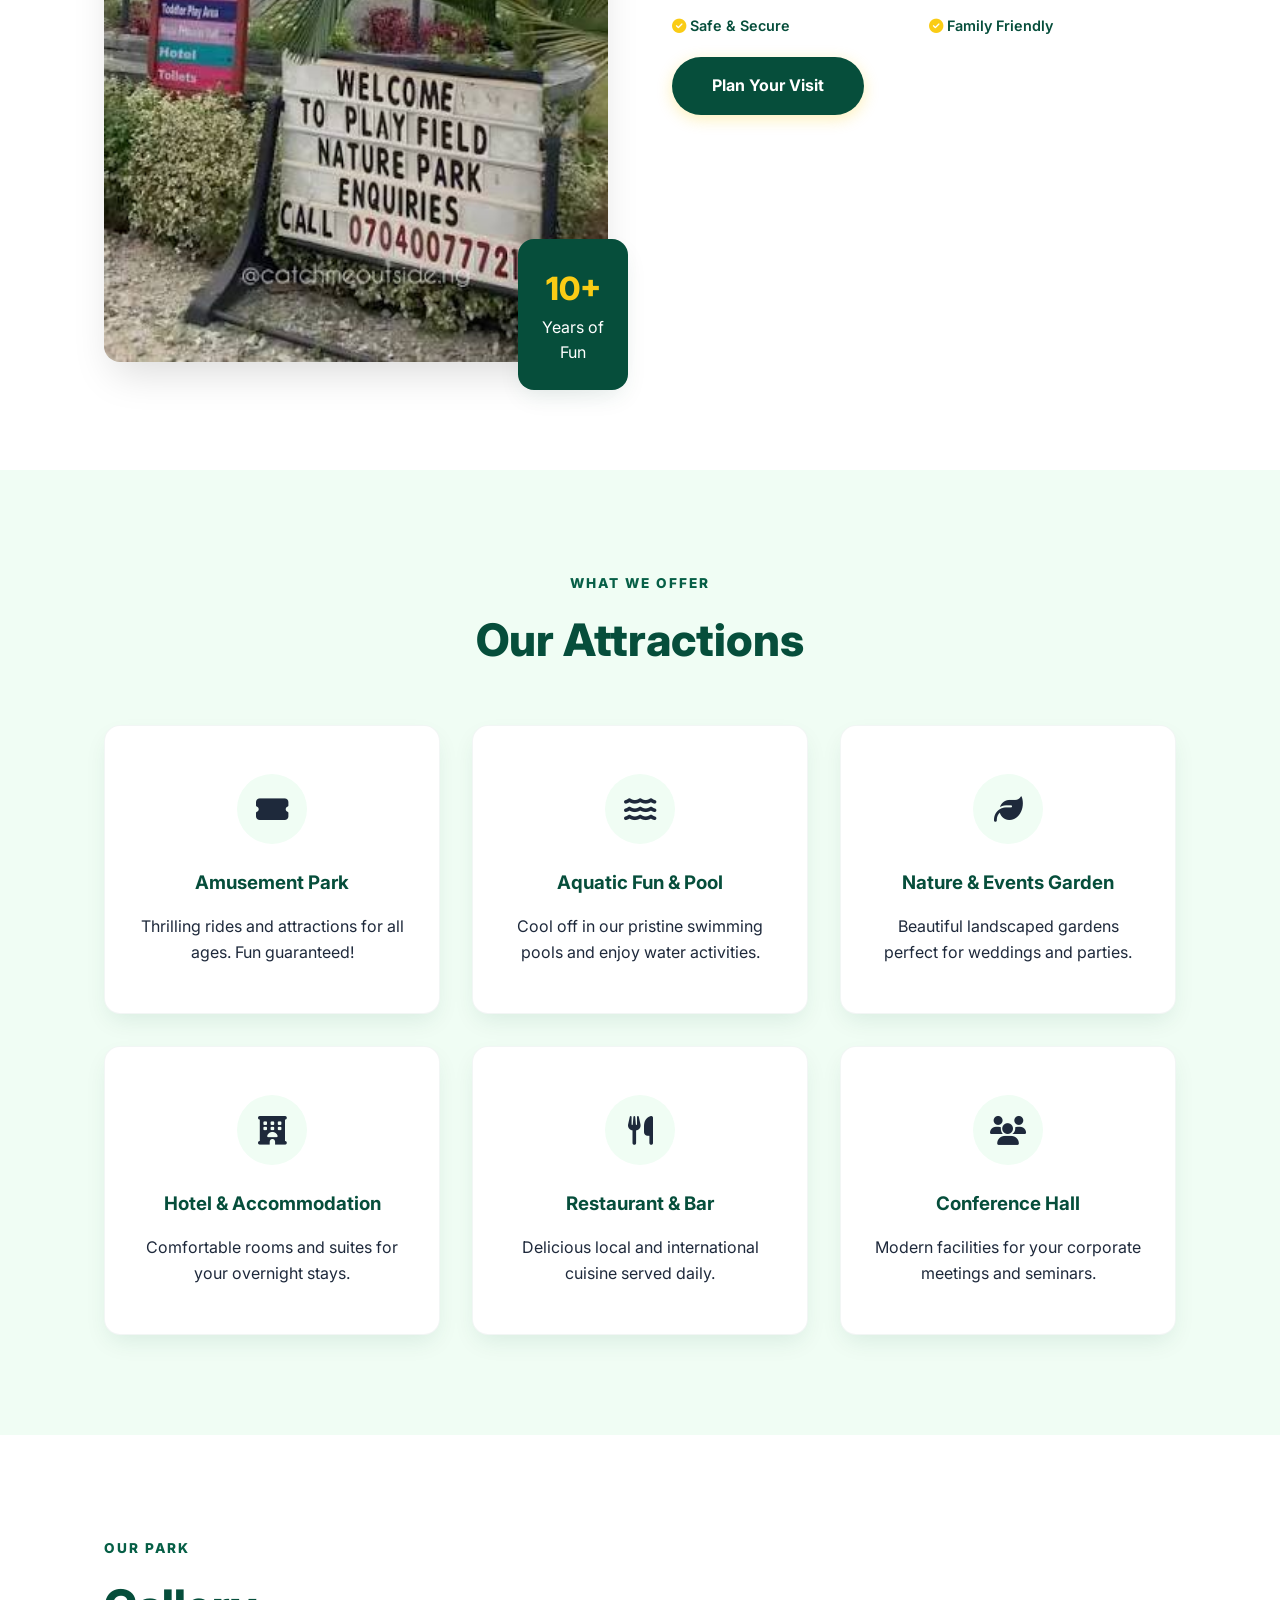
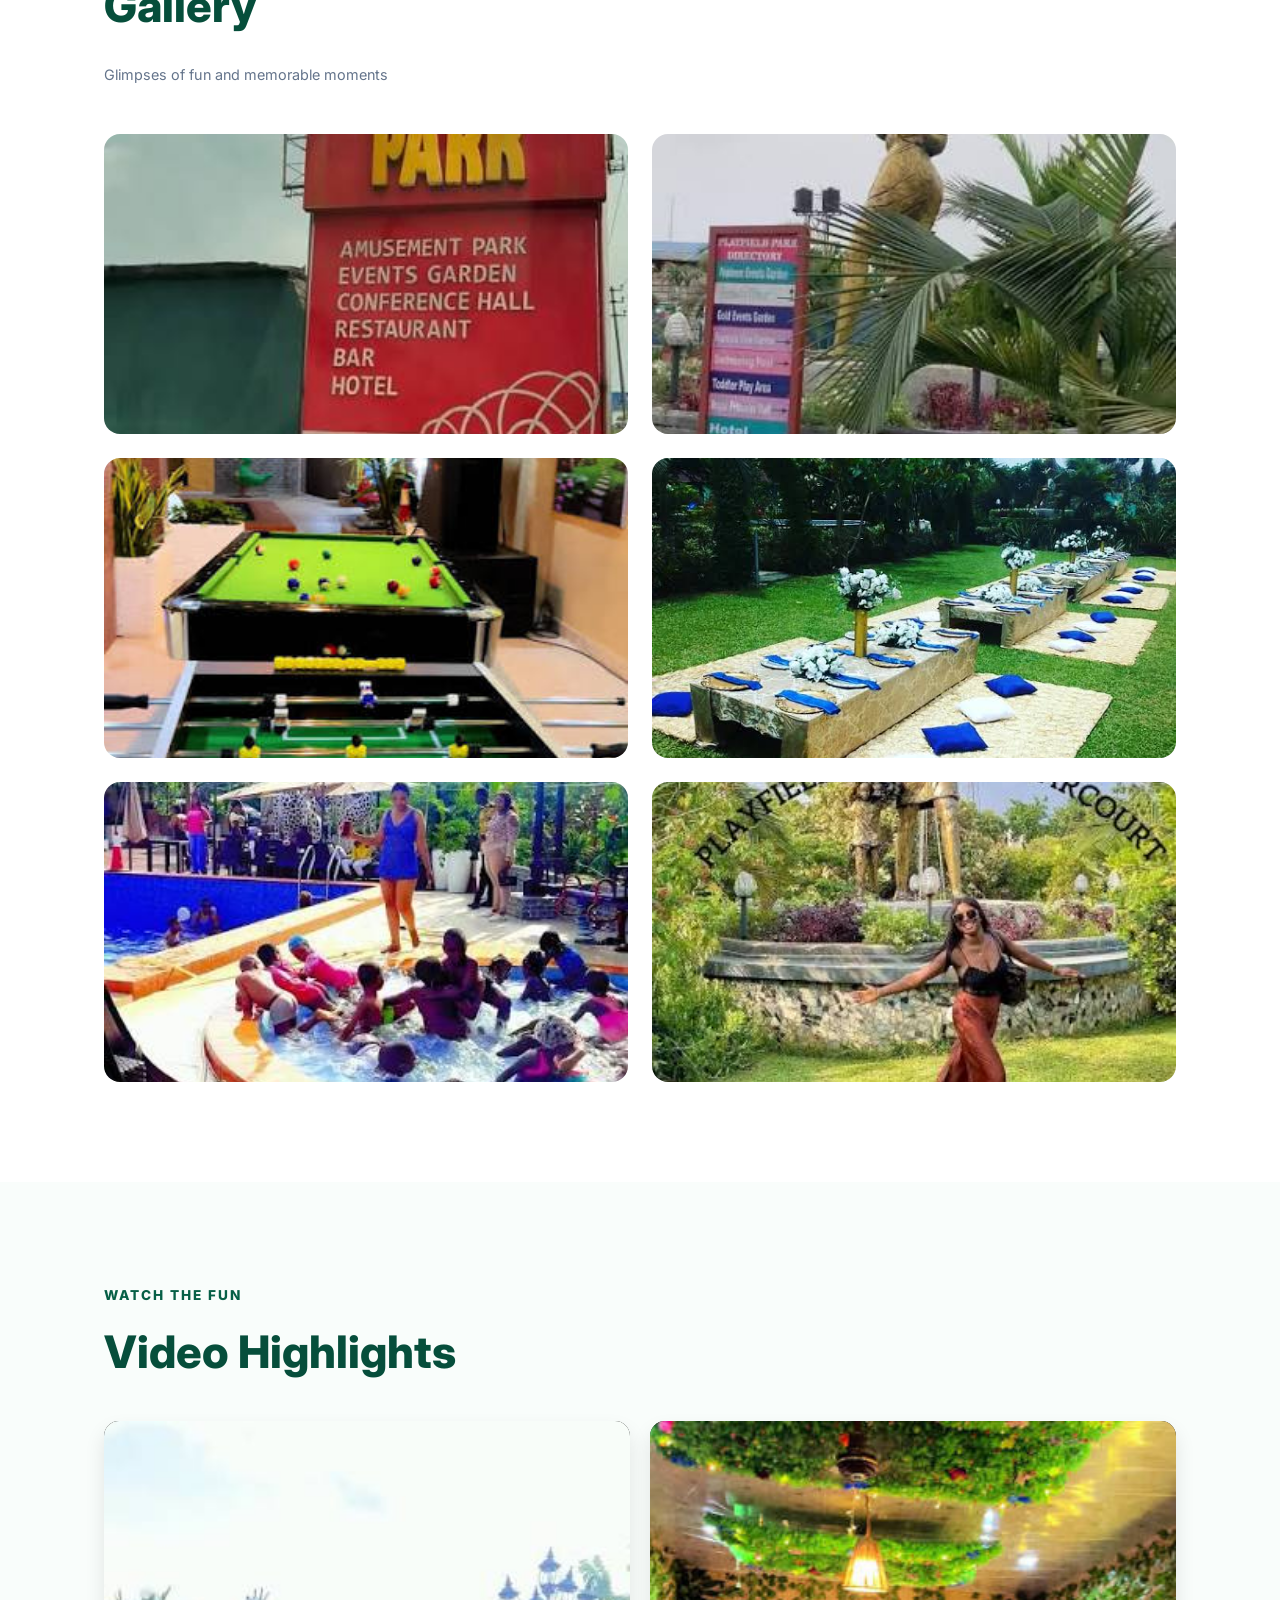
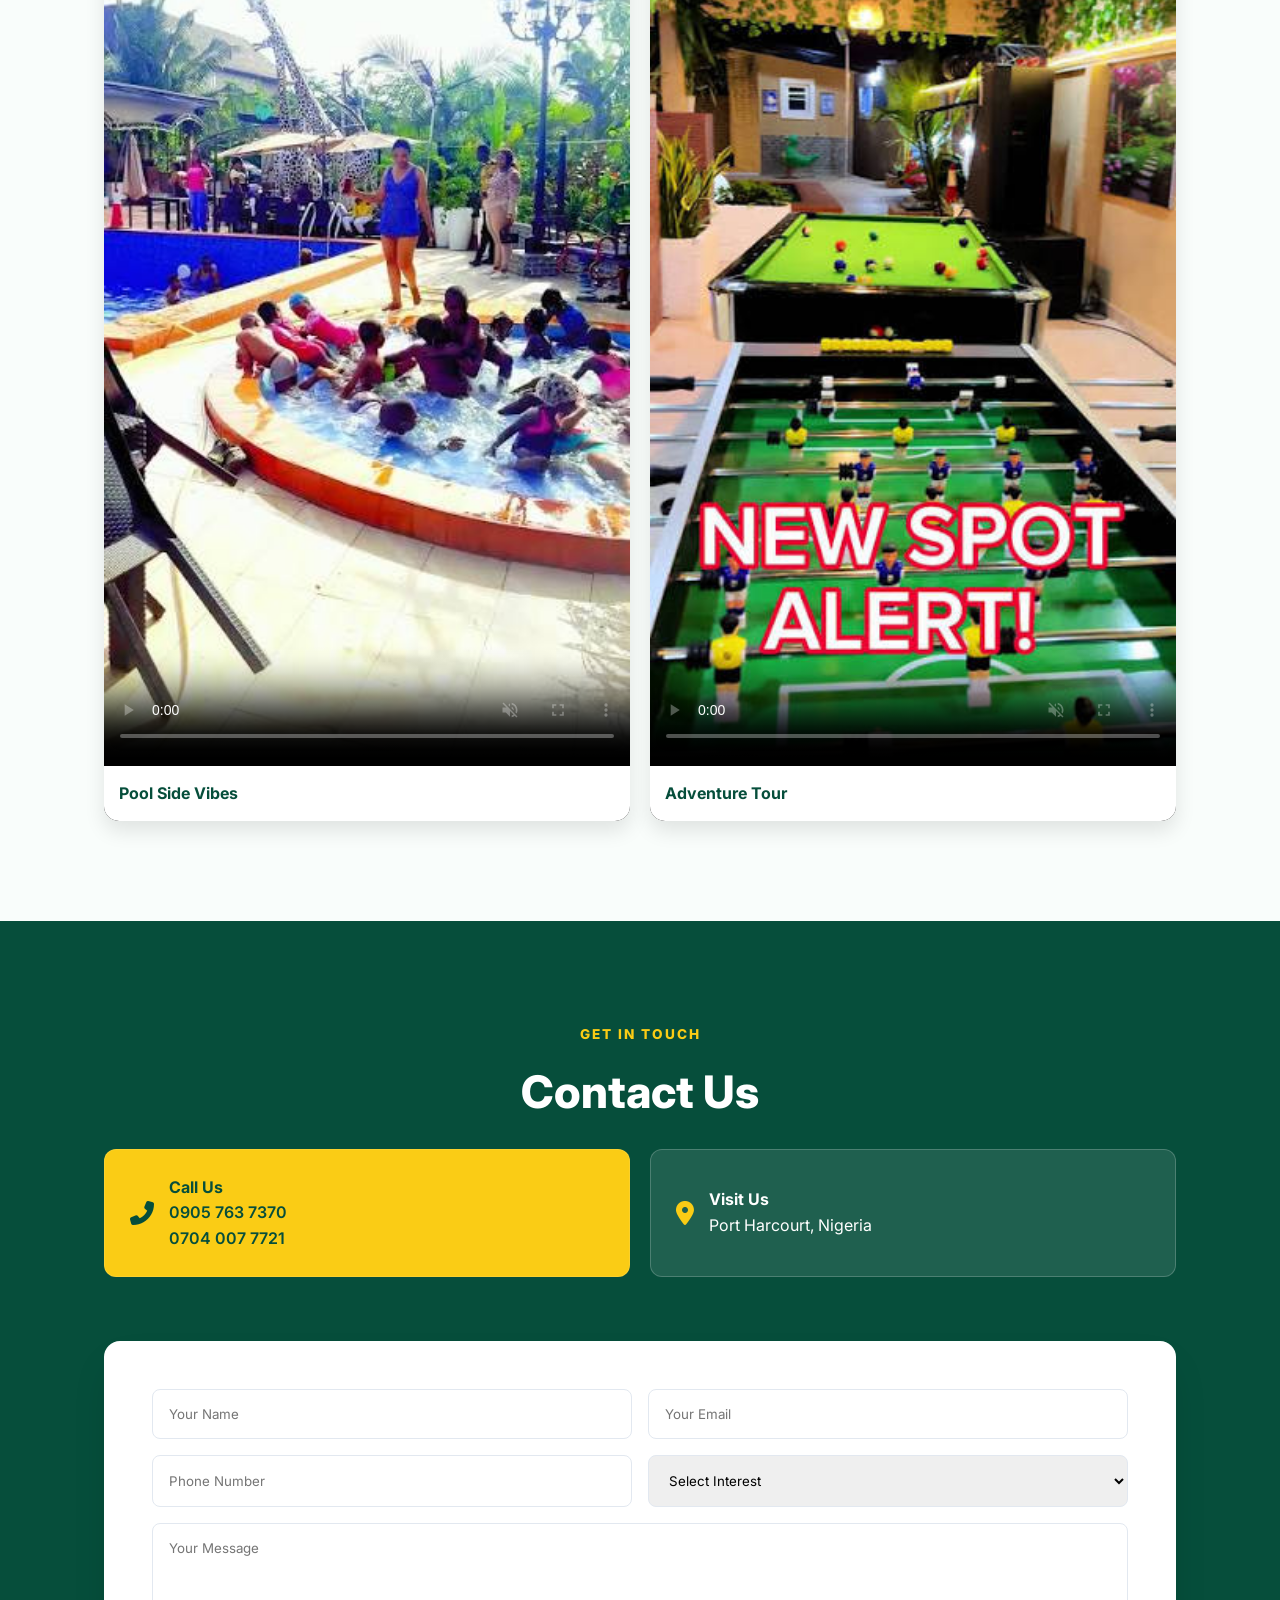
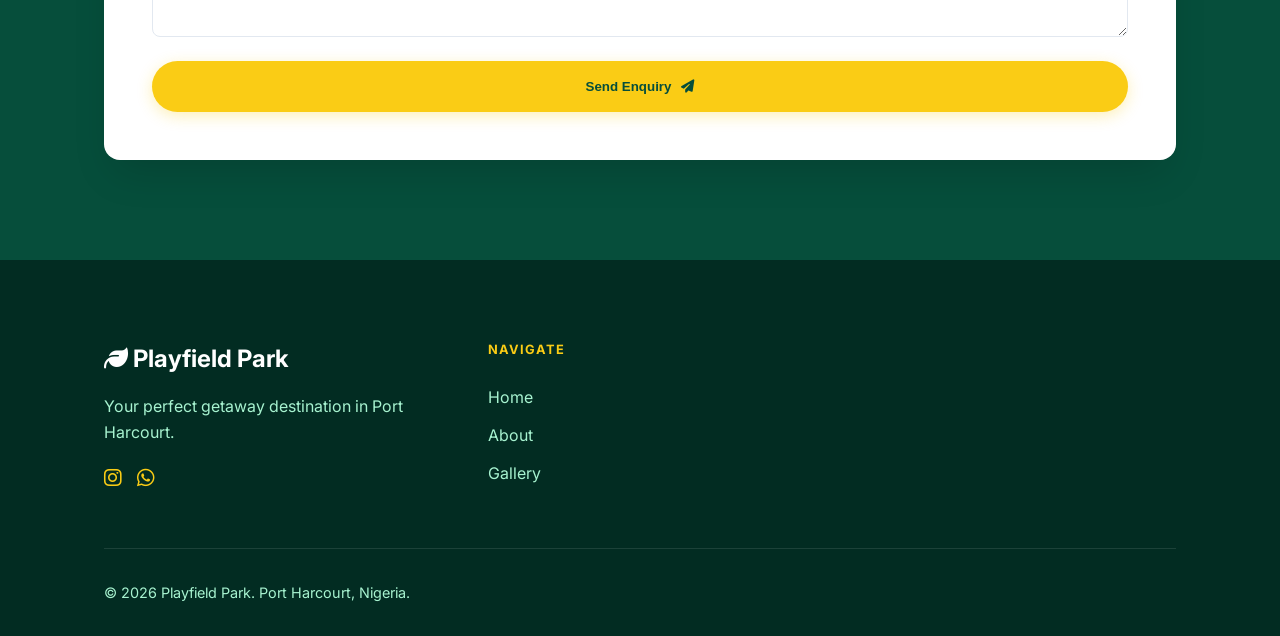
==== commit 97e1077f: "Update index.html" ====
--- a/index.html
+++ b/index.html
@@ -136,7 +136,7 @@
       
       <div style="display: grid; grid-template-columns: repeat(auto-fit, minmax(300px, 1fr)); gap: 20px;">
         <div style="border-radius: 15px; overflow: hidden; background: #000; box-shadow: 0 10px 20px rgba(0,0,0,0.1);">
-          <video width="100%" height="auto" controls poster="images/pool-area.jpeg">
+          <video width="100%" height="auto" controls playsinline muted loop poster="images/pool-area.jpeg">
             <source src="images/pool-fun.mp4" type="video/mp4">
             Your browser does not support the video tag.
           </video>
@@ -144,7 +144,7 @@
         </div>
 
         <div style="border-radius: 15px; overflow: hidden; background: #000; box-shadow: 0 10px 20px rgba(0,0,0,0.1);">
-          <video width="100%" height="auto" controls poster="images/tire-adventure.jpeg">
+          <video width="100%" height="auto" controls playsinline muted loop poster="images/tire-adventure.jpeg">
             <source src="images/park-tour.mp4" type="video/mp4">
             Your browser does not support the video tag.
           </video>
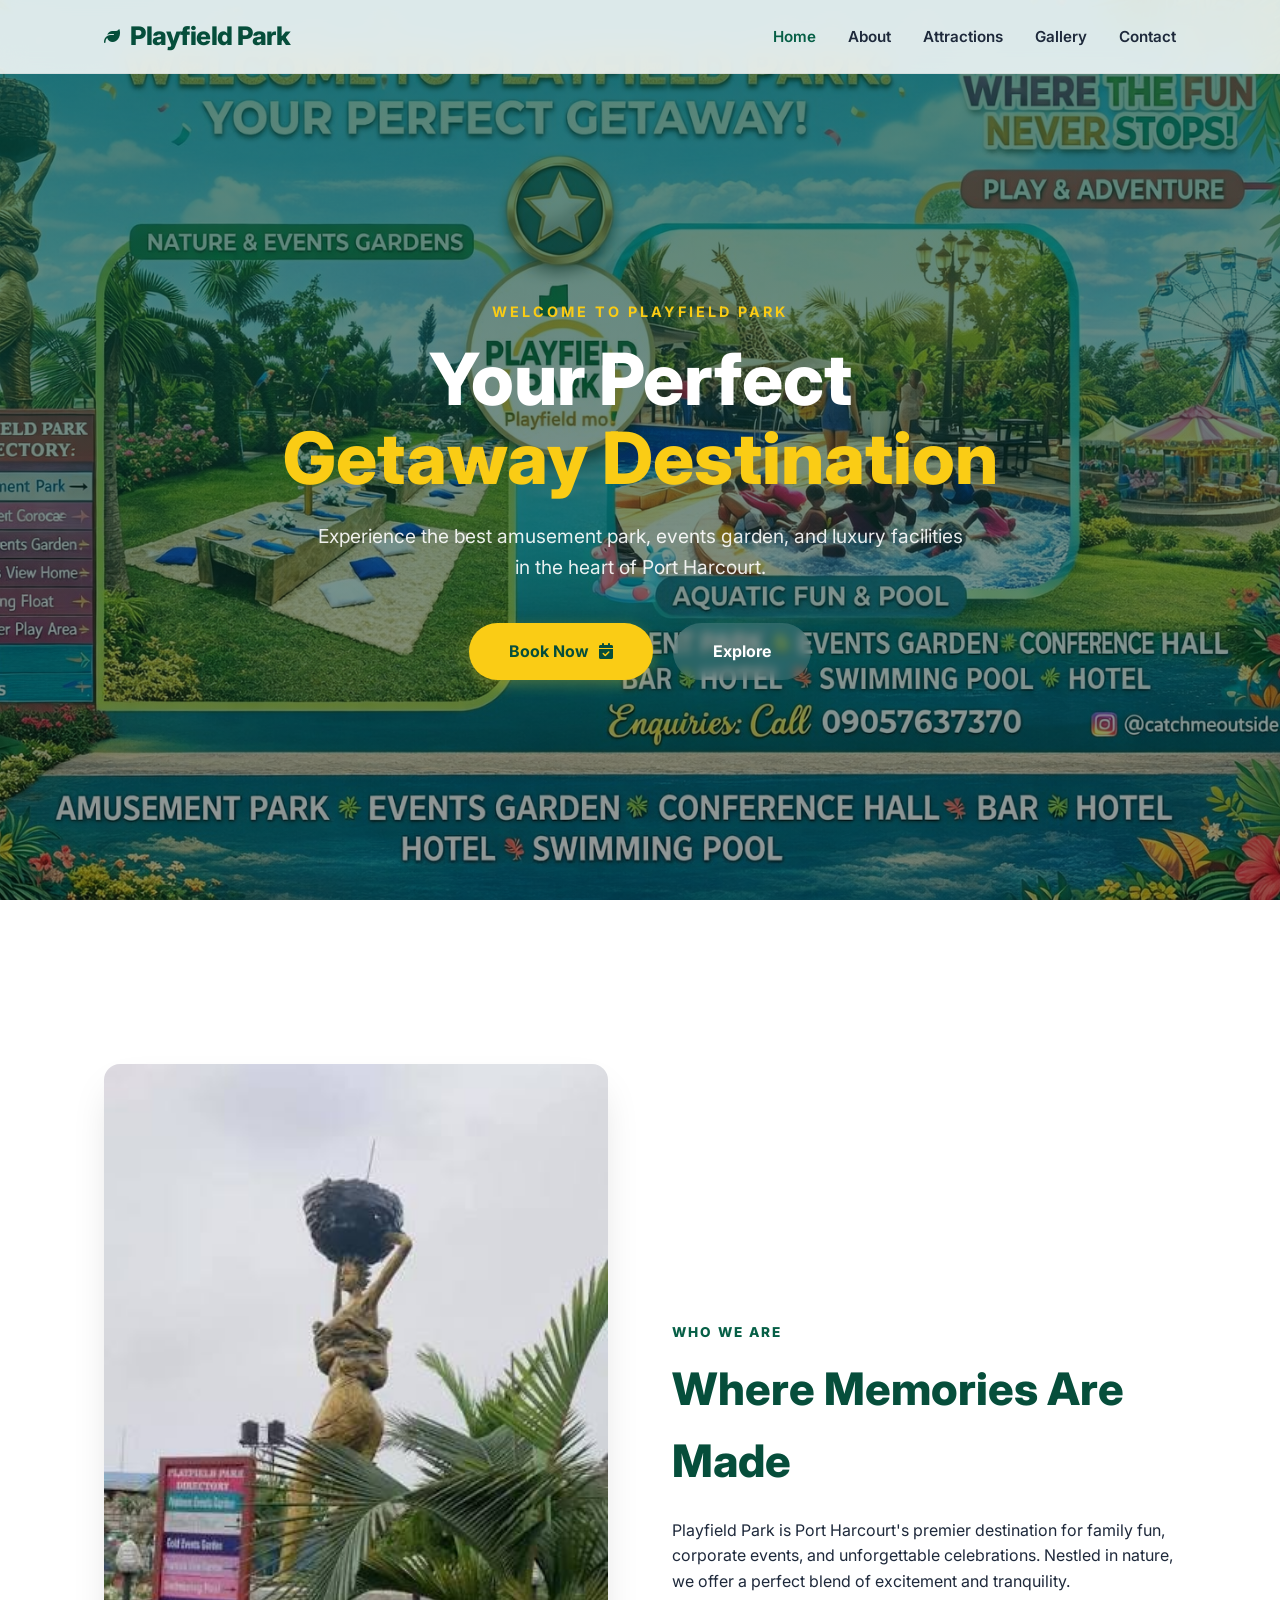
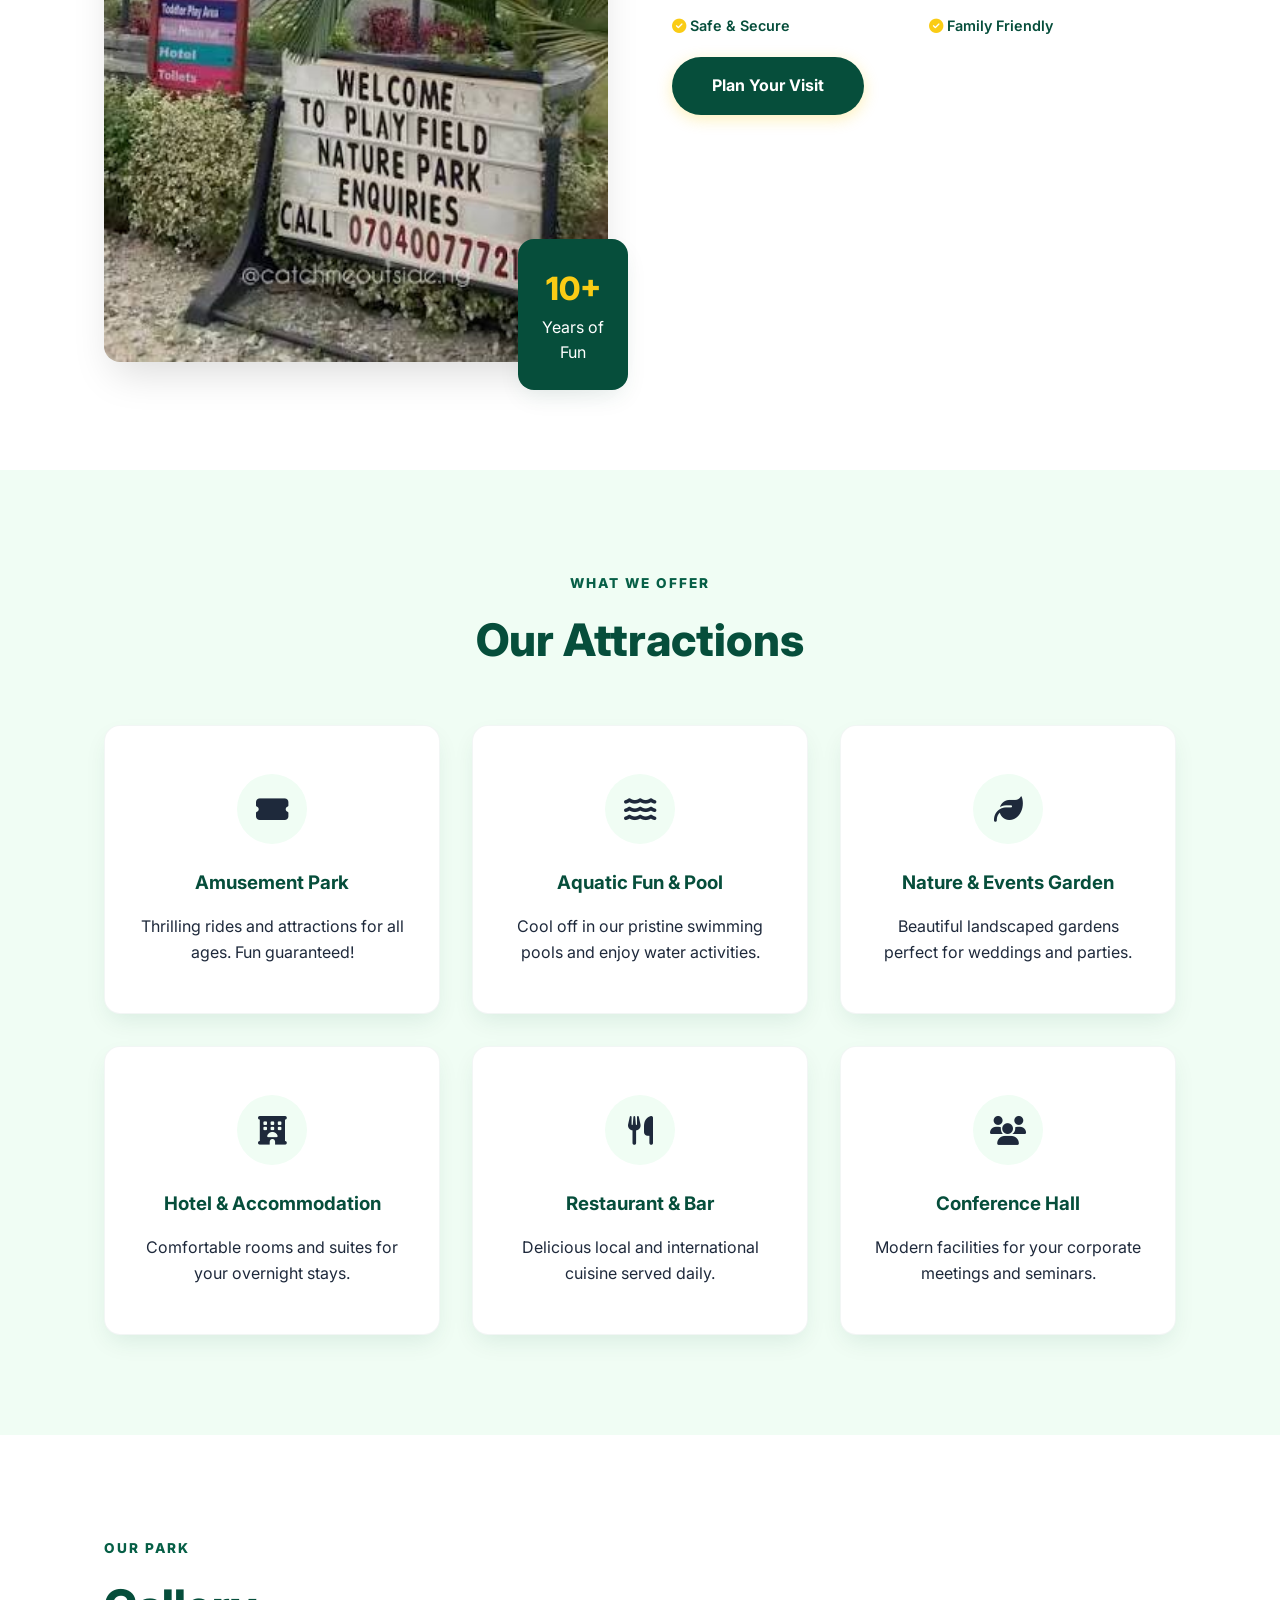
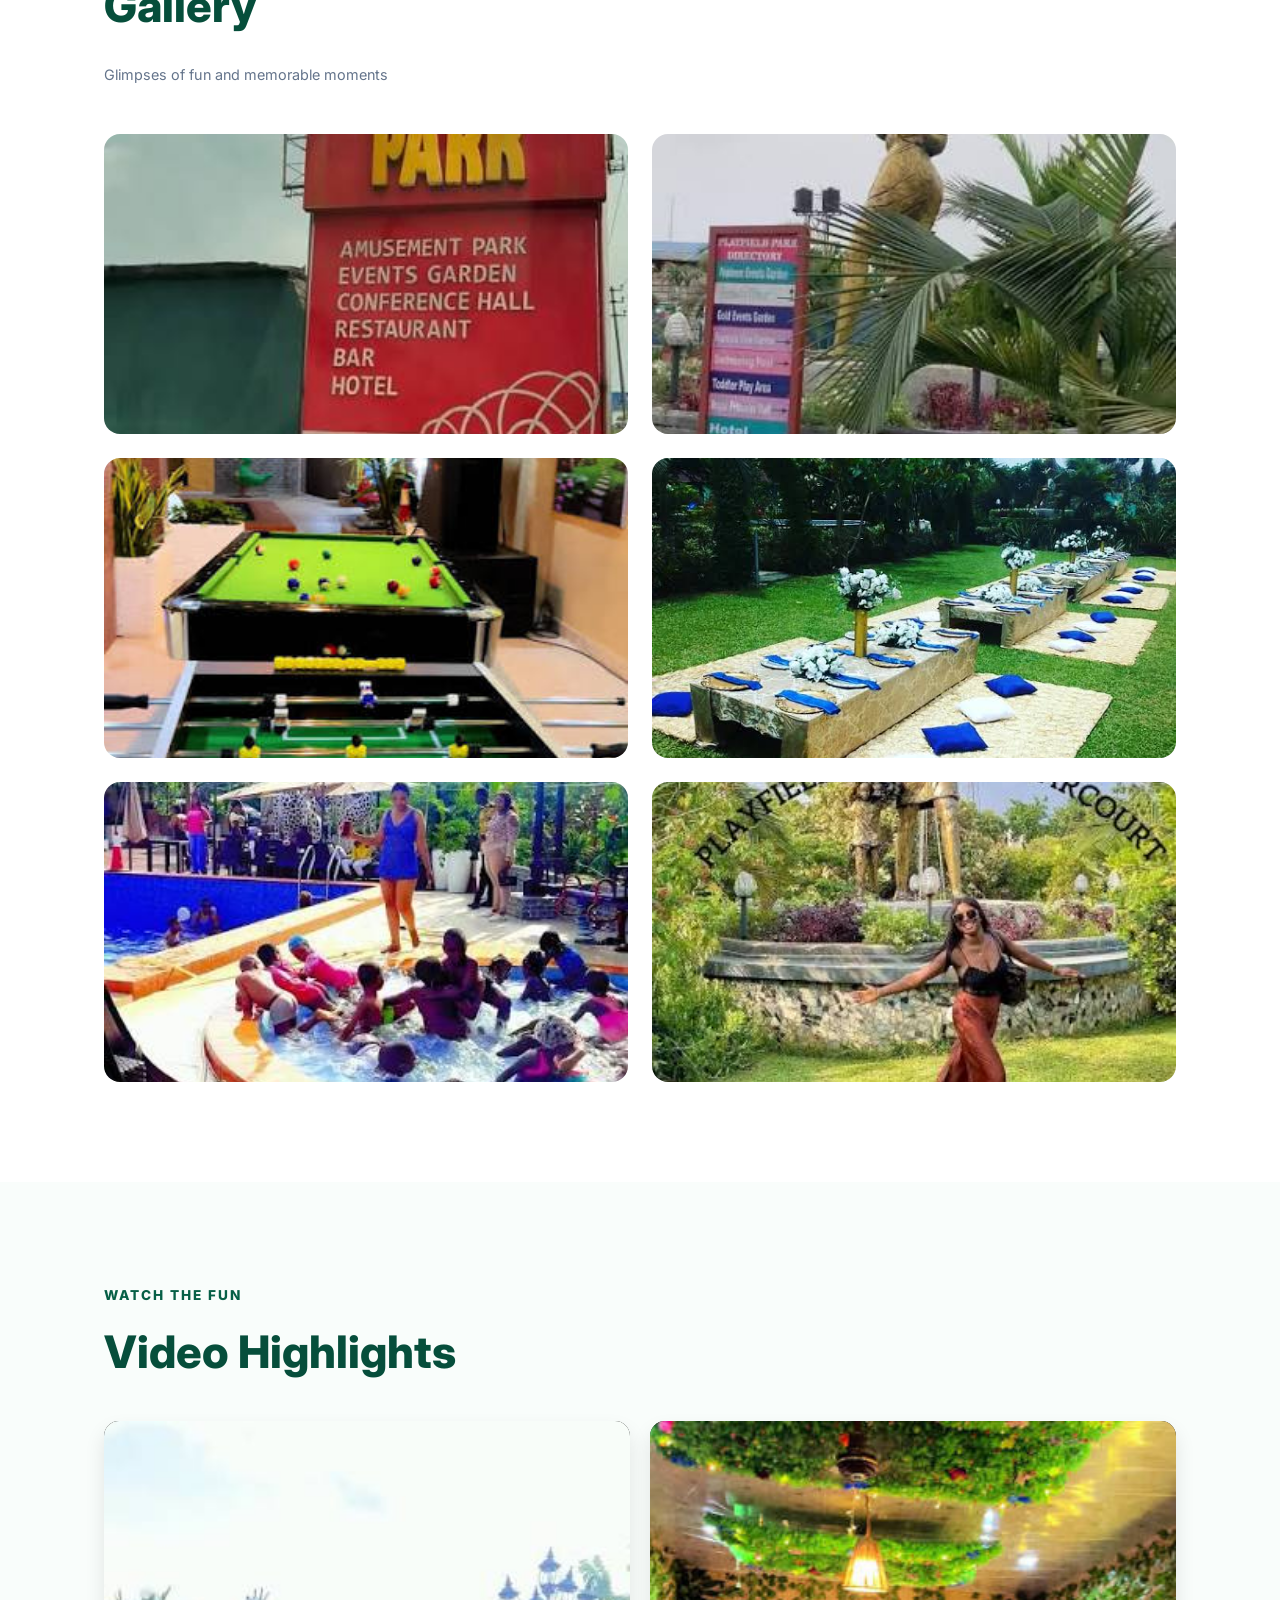
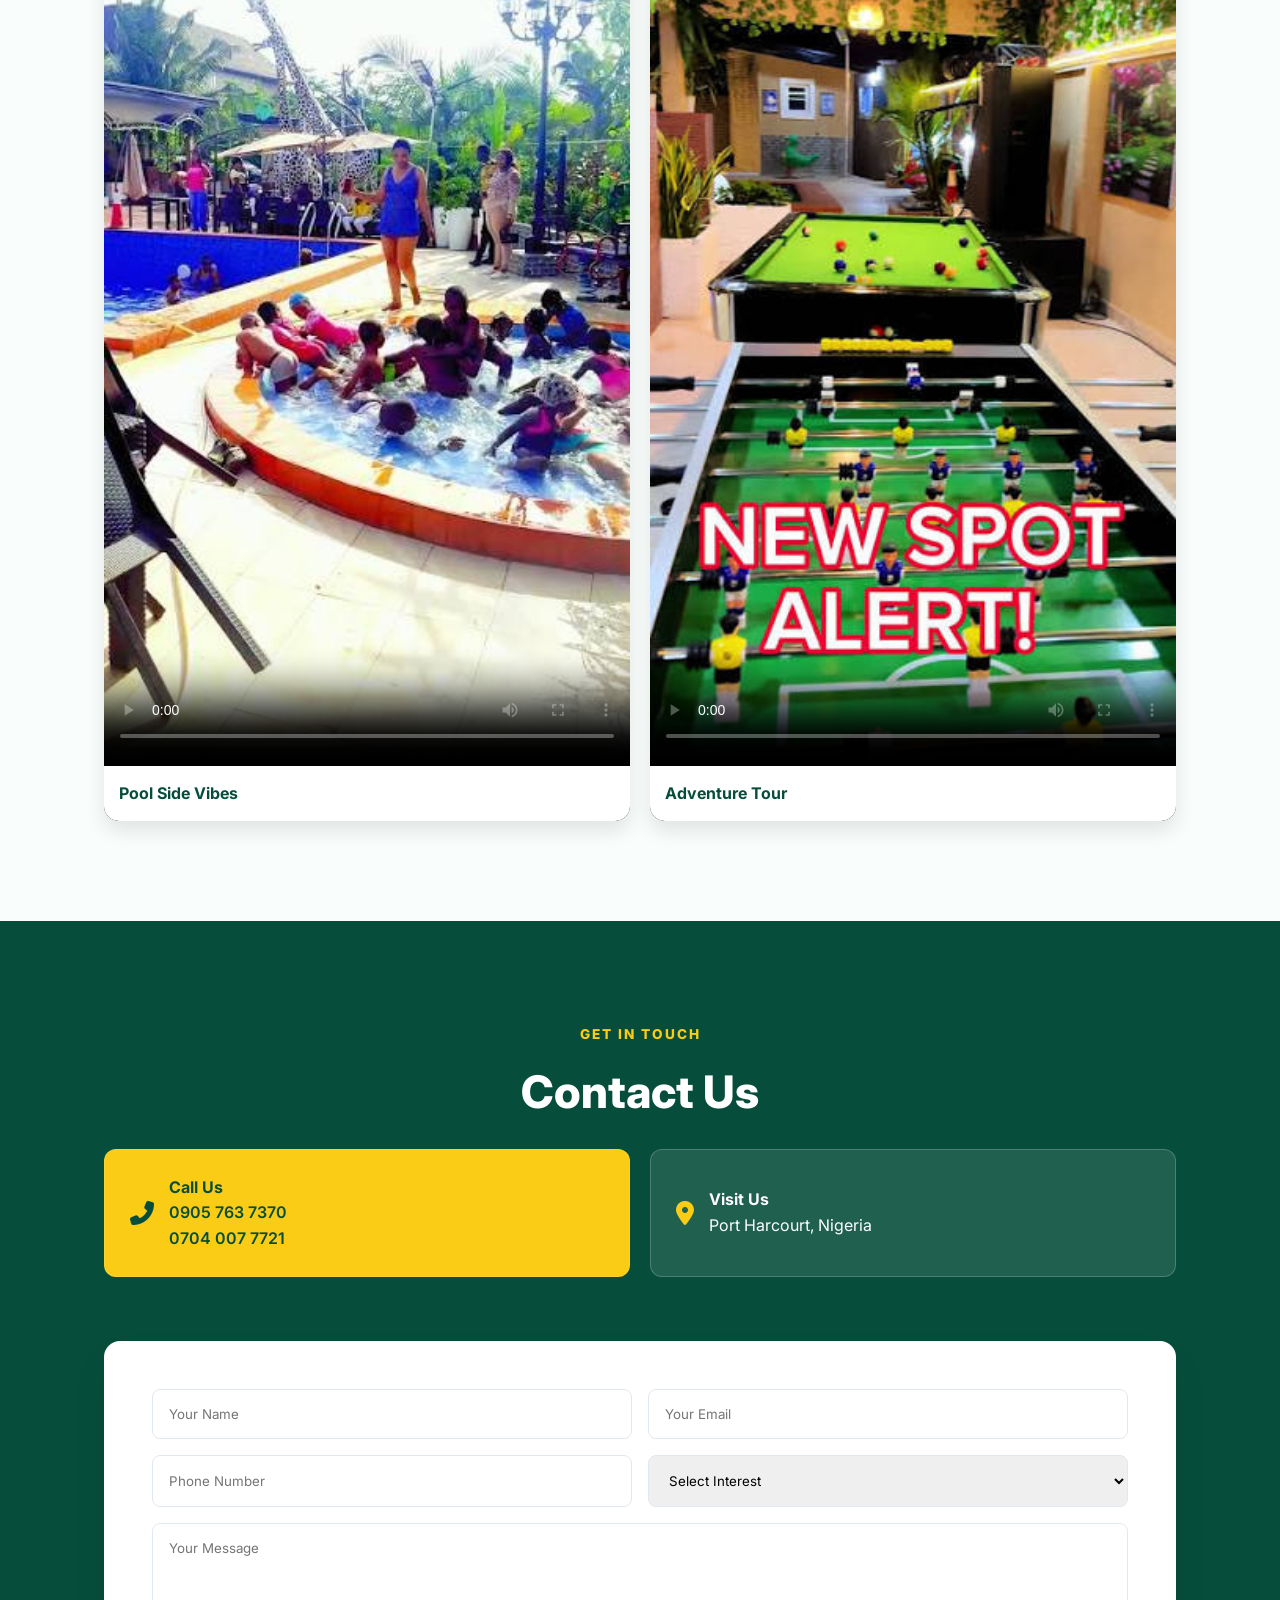
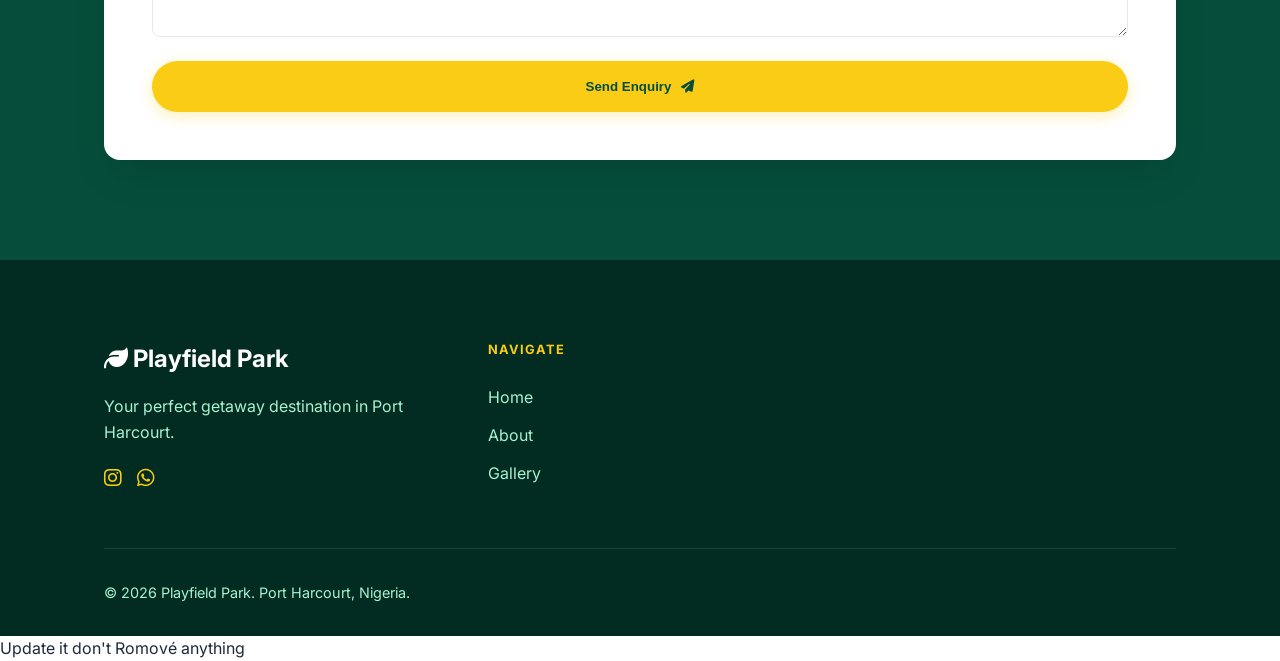
==== commit 0fd820c4: "Update index.html" ====
--- a/index.html
+++ b/index.html
@@ -136,7 +136,7 @@
       
       <div style="display: grid; grid-template-columns: repeat(auto-fit, minmax(300px, 1fr)); gap: 20px;">
         <div style="border-radius: 15px; overflow: hidden; background: #000; box-shadow: 0 10px 20px rgba(0,0,0,0.1);">
-          <video width="100%" height="auto" controls playsinline muted loop poster="images/pool-area.jpeg">
+          <video width="100%" height="auto" controls poster="images/pool-area.jpeg">
             <source src="images/pool-fun.mp4" type="video/mp4">
             Your browser does not support the video tag.
           </video>
@@ -144,7 +144,7 @@
         </div>
 
         <div style="border-radius: 15px; overflow: hidden; background: #000; box-shadow: 0 10px 20px rgba(0,0,0,0.1);">
-          <video width="100%" height="auto" controls playsinline muted loop poster="images/tire-adventure.jpeg">
+          <video width="100%" height="auto" controls poster="images/tire-adventure.jpeg">
             <source src="images/park-tour.mp4" type="video/mp4">
             Your browser does not support the video tag.
           </video>
@@ -249,3 +249,6 @@
   </script>
 </body>
 </html>
+
+
+Update it don't Romové anything
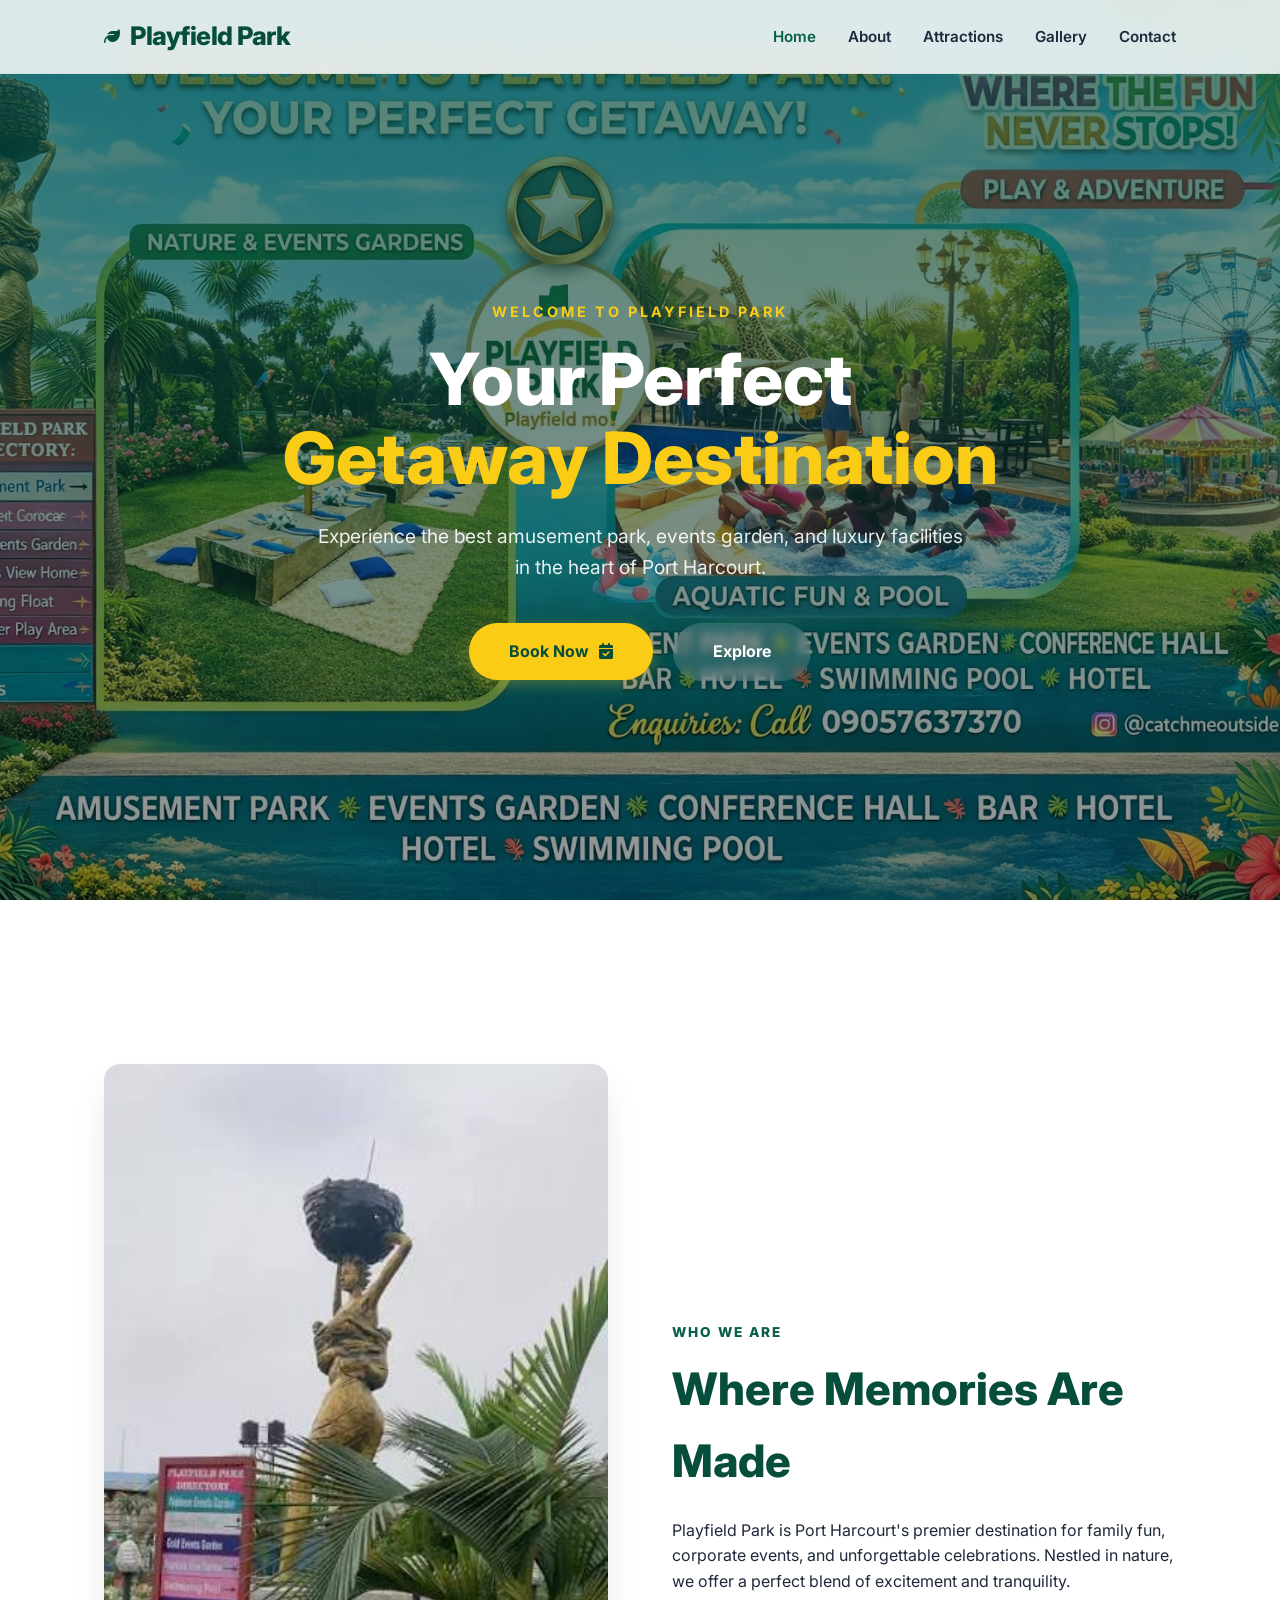
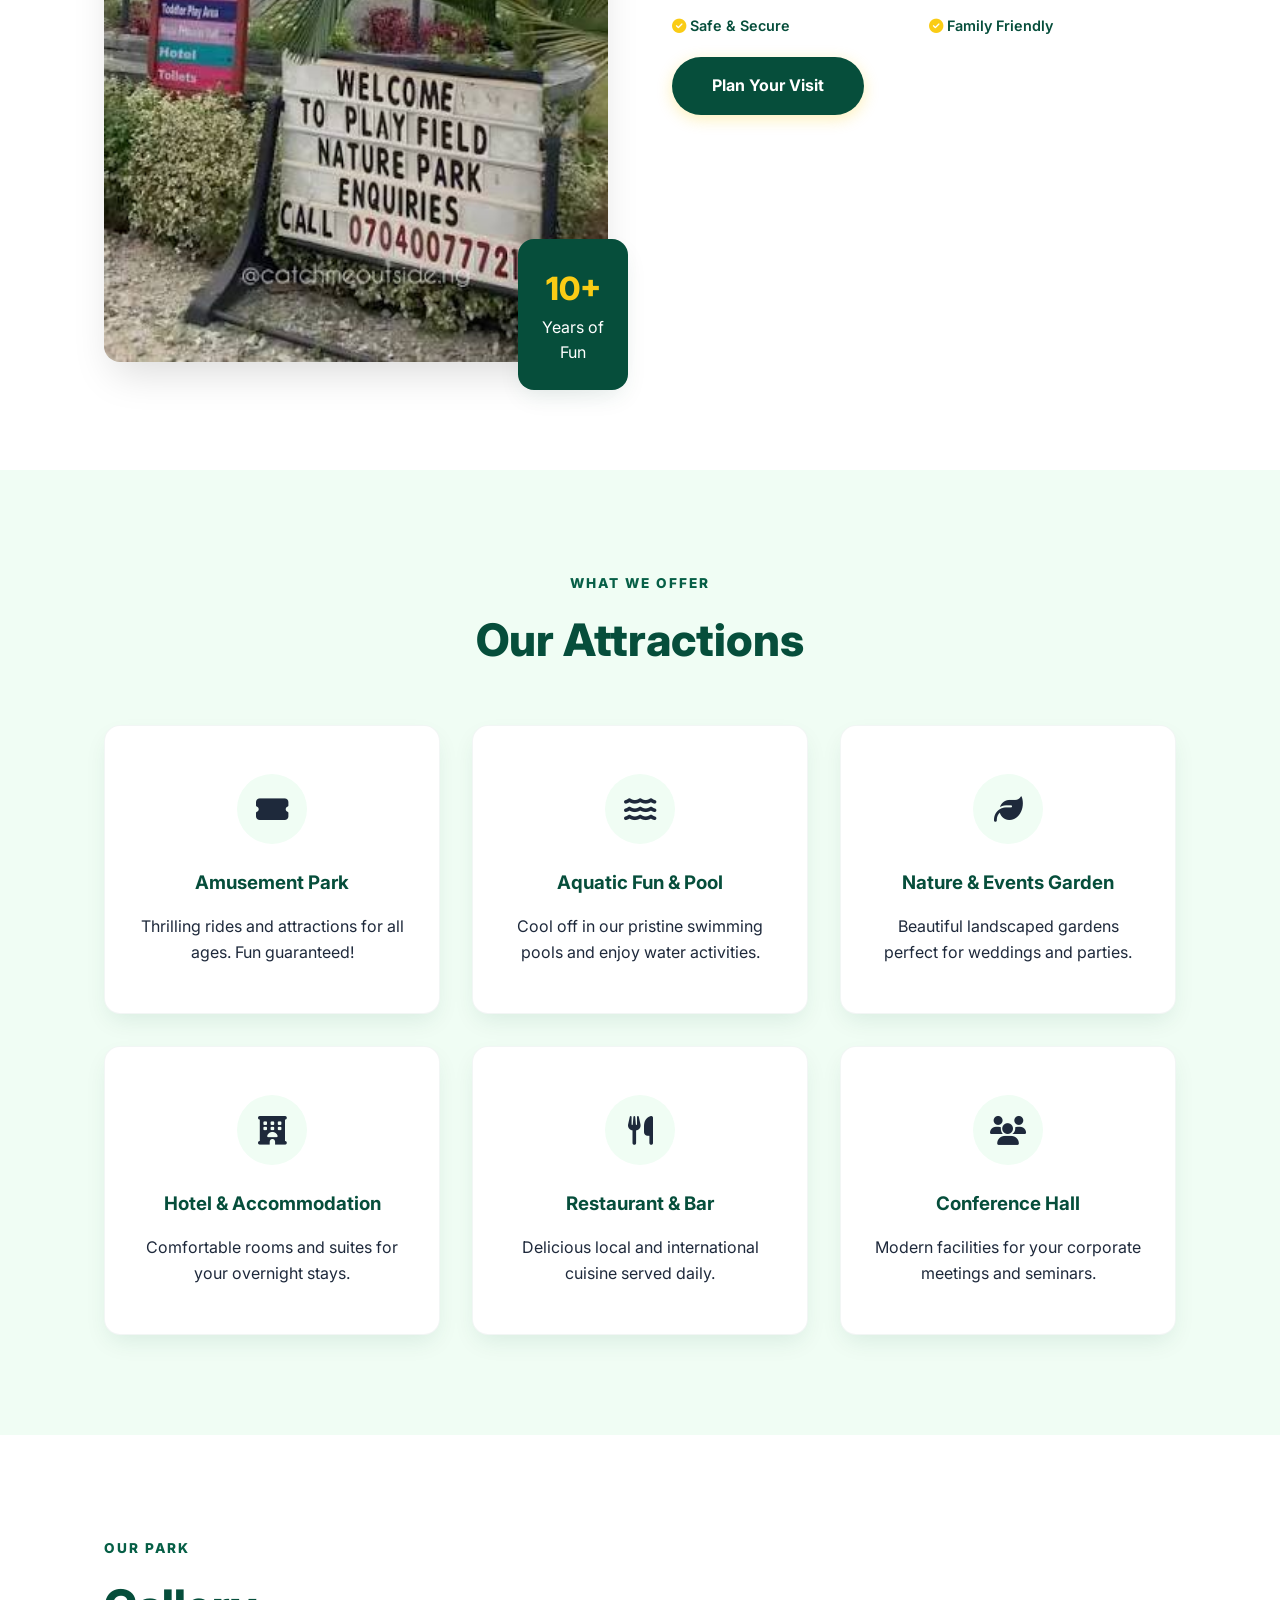
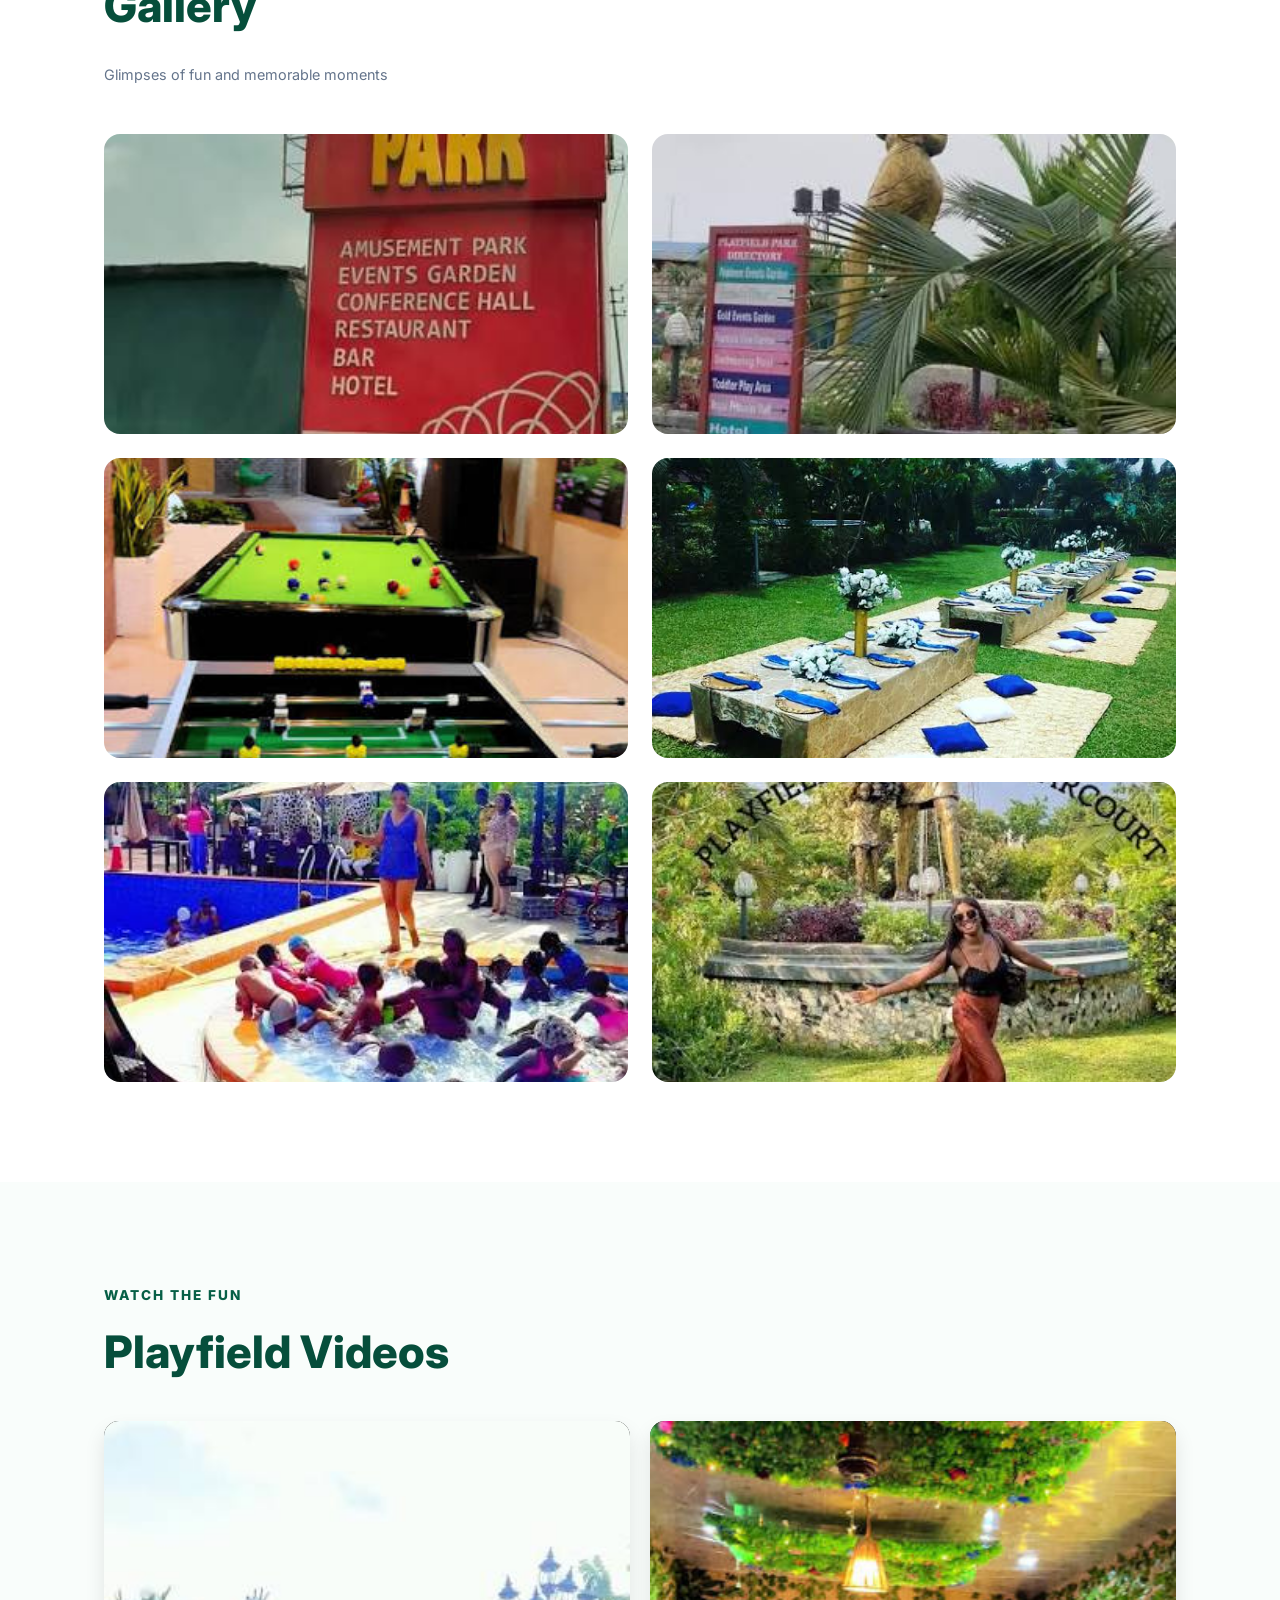
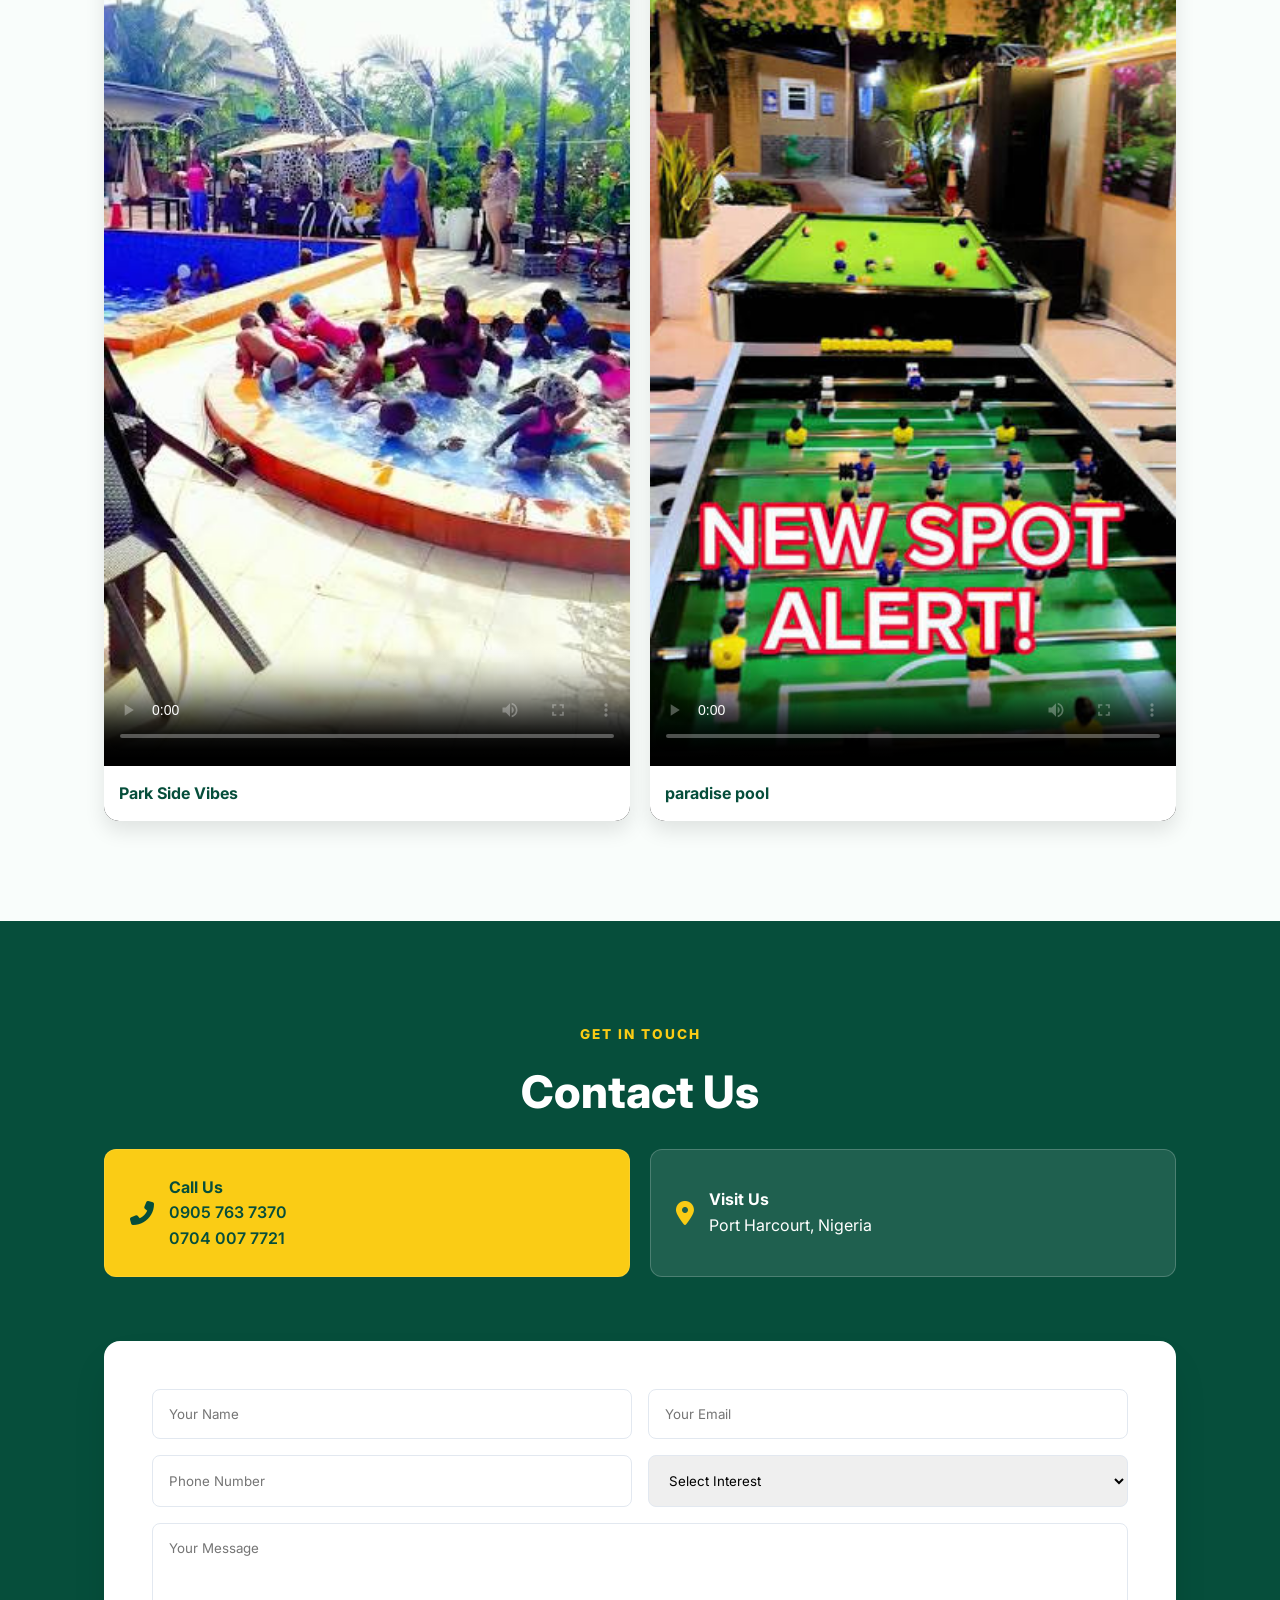
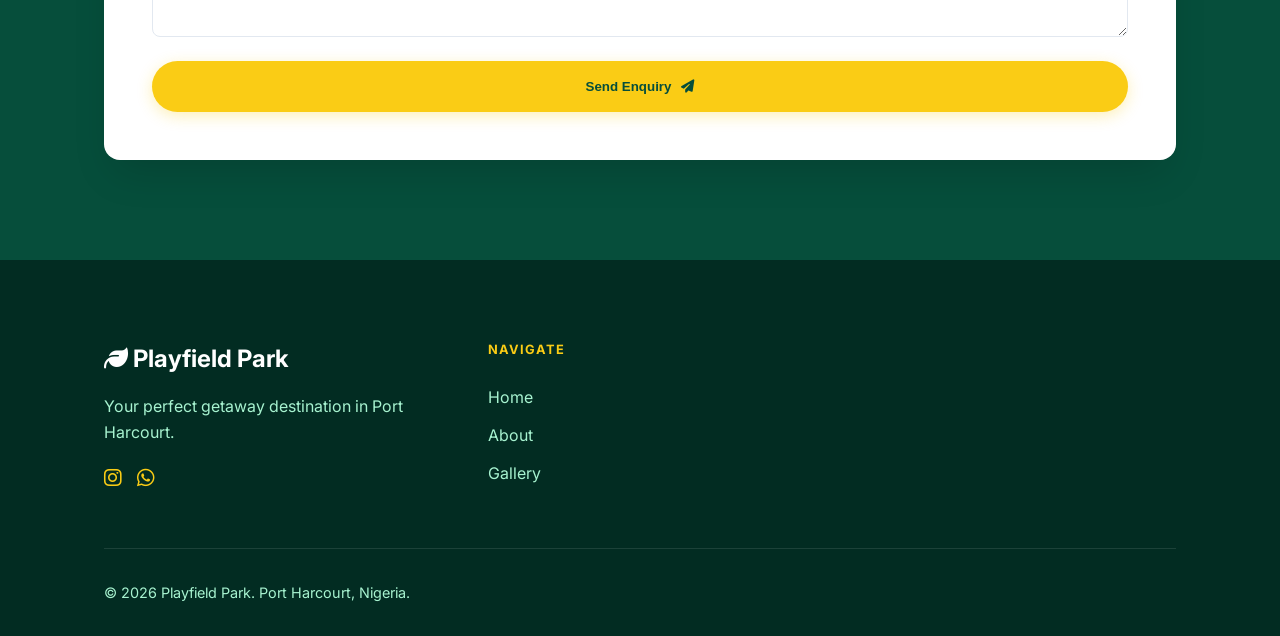
==== commit 74aaf496: "Update index.html" ====
--- a/index.html
+++ b/index.html
@@ -127,11 +127,11 @@
     </div>
   </section>
 
-  <section id="video-highlights" class="section" style="background: #f9fdfb;">
+  <section id="Playfield Videos" class="section" style="background: #f9fdfb;">
     <div class="container-section">
       <div class="section-header" style="text-align: left; margin-bottom: 2rem;">
         <span class="section-tag">Watch the Fun</span>
-        <h2>Video Highlights</h2>
+        <h2>Playfield Videos</h2>
       </div>
       
       <div style="display: grid; grid-template-columns: repeat(auto-fit, minmax(300px, 1fr)); gap: 20px;">
@@ -140,7 +140,7 @@
             <source src="images/pool-fun.mp4" type="video/mp4">
             Your browser does not support the video tag.
           </video>
-          <div style="padding: 15px; background: white;"><h4 style="margin:0; color:var(--primary);">Pool Side Vibes</h4></div>
+          <div style="padding: 15px; background: white;"><h4 style="margin:0; color:var(--primary);">Park Side Vibes</h4></div>
         </div>
 
         <div style="border-radius: 15px; overflow: hidden; background: #000; box-shadow: 0 10px 20px rgba(0,0,0,0.1);">
@@ -148,7 +148,7 @@
             <source src="images/park-tour.mp4" type="video/mp4">
             Your browser does not support the video tag.
           </video>
-          <div style="padding: 15px; background: white;"><h4 style="margin:0; color:var(--primary);">Adventure Tour</h4></div>
+          <div style="padding: 15px; background: white;"><h4 style="margin:0; color:var(--primary);">paradise pool</h4></div>
         </div>
       </div>
     </div>
@@ -248,7 +248,4 @@
     });
   </script>
 </body>
-</html>
-
-
-Update it don't Romové anything+</html>
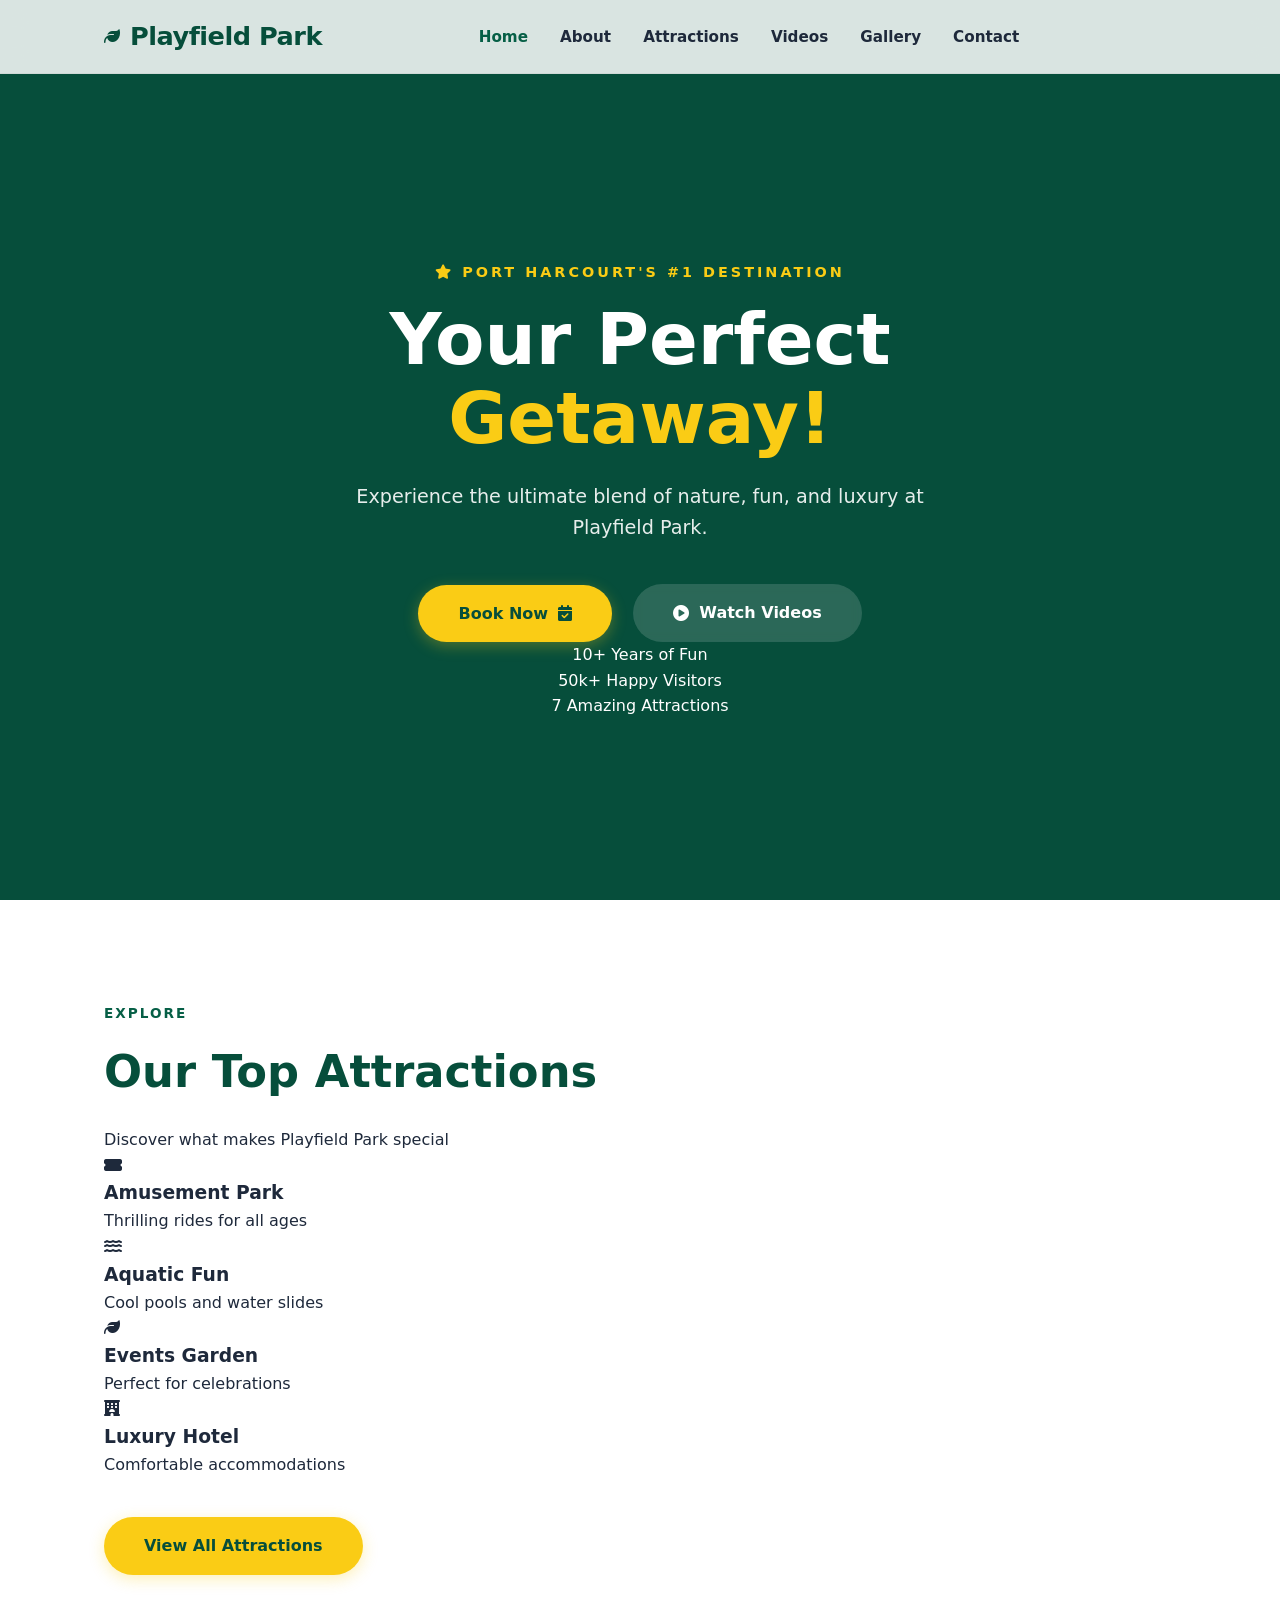
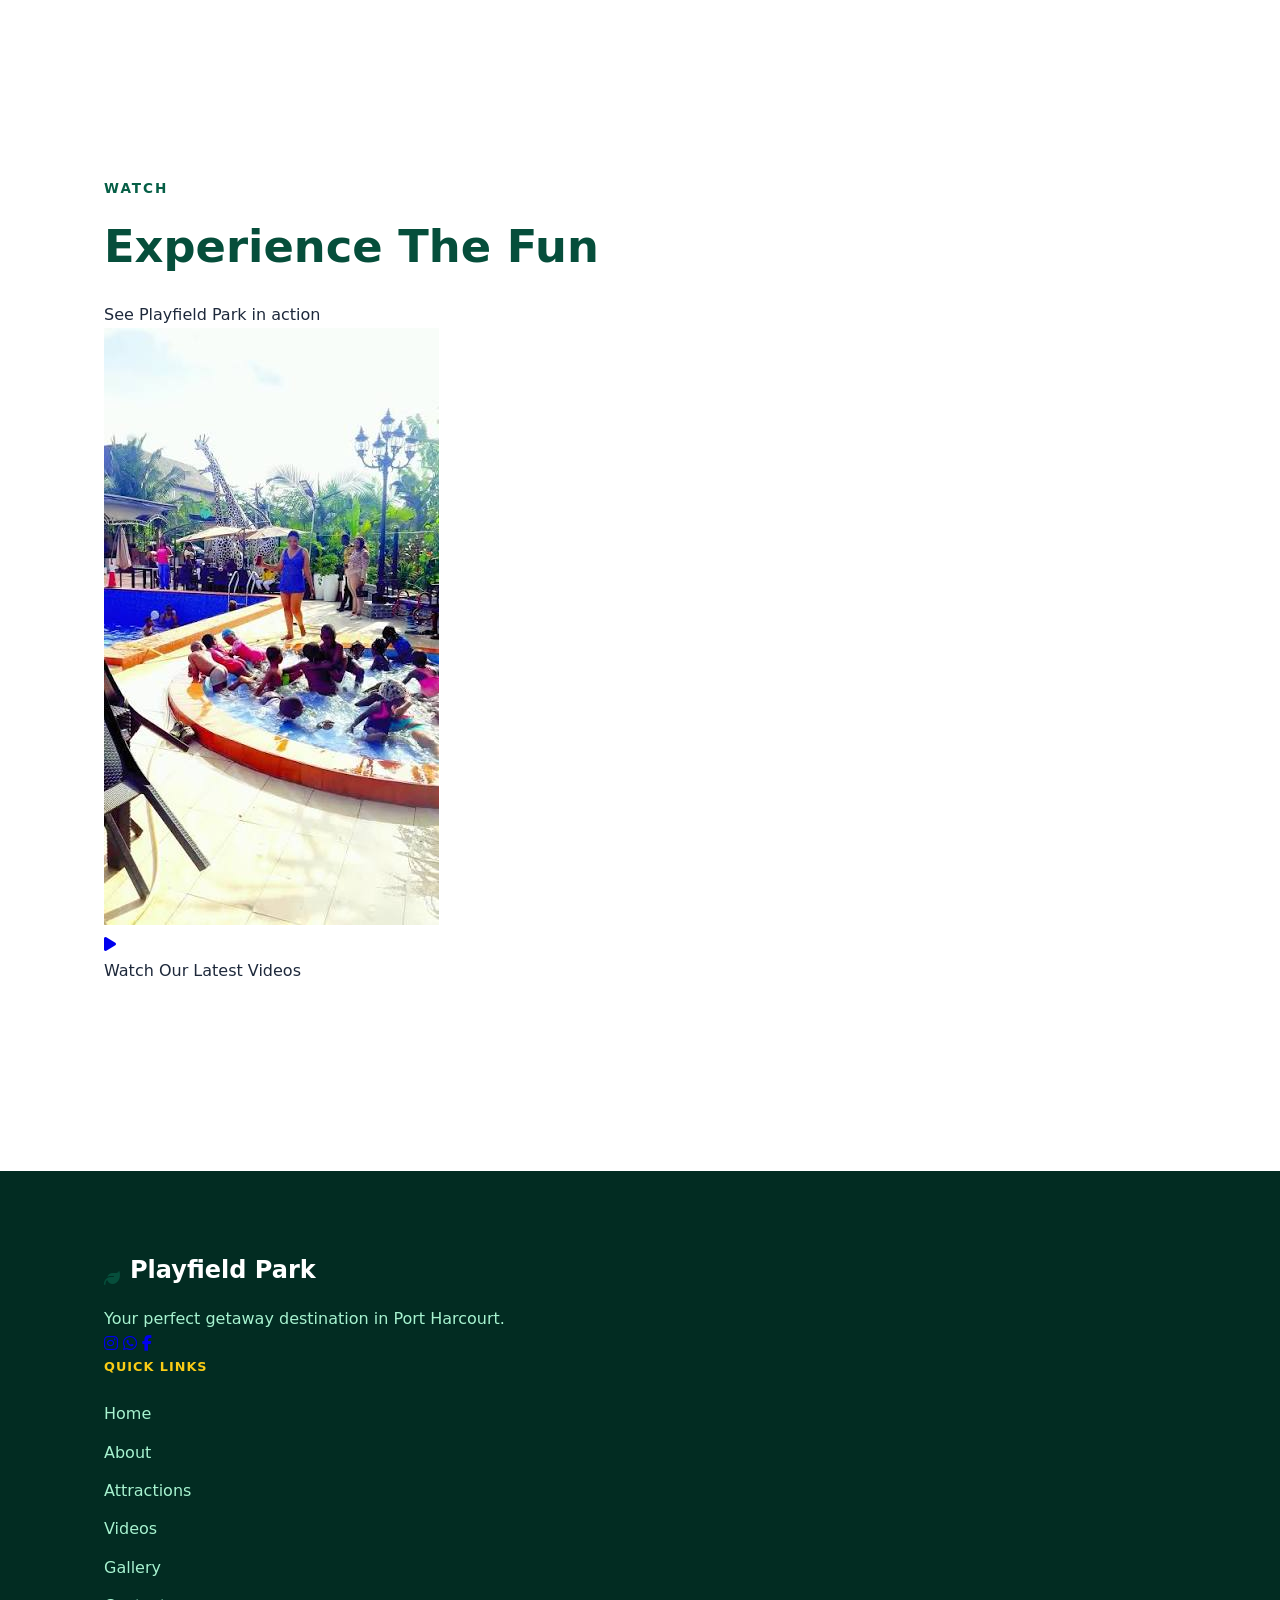
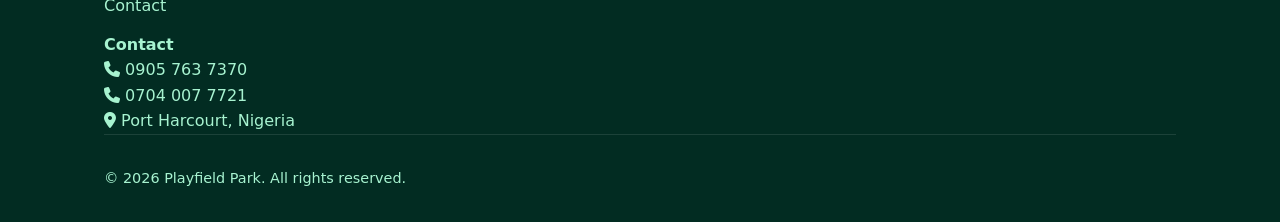
==== commit dd5646df: "Update index.html" ====
--- a/index.html
+++ b/index.html
@@ -3,249 +3,187 @@
 <head>
   <meta charset="UTF-8">
   <meta name="viewport" content="width=device-width, initial-scale=1.0">
-  <title>Playfield Park | Nature & Fun in Port Harcourt</title>
+  <title>Playfield Park | Home - Your Perfect Getaway</title>
   <link rel="stylesheet" href="style.css">
-  <link href="https://fonts.googleapis.com/css2?family=Inter:wght@300;400;500;600;700;800&display=swap" rel="stylesheet">
+  <link href="https://fonts.googleapis.com/css2?family=Poppins:wght@300;400;500;600;700;800&display=swap" rel="stylesheet">
   <link rel="stylesheet" href="https://cdnjs.cloudflare.com/ajax/libs/font-awesome/6.4.0/css/all.min.css">
 </head>
 <body>
 
+  <!-- HEADER -->
   <header id="main-header">
     <div class="container">
-      <nav style="width: 100%; display: flex; justify-content: space-between; align-items: center;">
+      <nav>
         <div class="logo-wrapper">
           <i class="fas fa-leaf"></i>
           <h1 class="logo">Playfield Park</h1>
         </div>
-        <ul>
-          <li><a href="#home" class="active">Home</a></li>
-          <li><a href="#about">About</a></li>
-          <li><a href="#services">Attractions</a></li>
-          <li><a href="#gallery">Gallery</a></li>
-          <li><a href="#contact">Contact</a></li>
+        <ul class="nav-links">
+          <li><a href="index.html" class="active">Home</a></li>
+          <li><a href="about.html">About</a></li>
+          <li><a href="attractions.html">Attractions</a></li>
+          <li><a href="videos.html">Videos</a></li>
+          <li><a href="gallery.html">Gallery</a></li>
+          <li><a href="contact.html">Contact</a></li>
         </ul>
+        <div class="hamburger">
+          <span></span>
+          <span></span>
+          <span></span>
+        </div>
       </nav>
     </div>
   </header>
 
-  <section id="home" class="hero">
-    <div class="hero-bg" style="background-image: url('images/banner.jpeg');"></div>
-    <div class="hero-overlay"></div>
+  <!-- HERO SECTION -->
+  <section class="hero">
+    <div class="hero-gradient"></div>
     <div class="hero-text">
-      <span class="hero-tag">Welcome to Playfield Park</span>
-      <h2>Your Perfect<br><span class="gradient-text">Getaway Destination</span></h2>
-      <p>Experience the best amusement park, events garden, and luxury facilities in the heart of Port Harcourt.</p>
+      <span class="hero-tag"><i class="fas fa-star"></i> Port Harcourt's #1 Destination</span>
+      <h2>Your Perfect<br><span class="gradient-text">Getaway!</span></h2>
+      <p>Experience the ultimate blend of nature, fun, and luxury at Playfield Park.</p>
       <div class="hero-buttons">
-        <a href="#contact" class="btn btn-primary">Book Now <i class="fas fa-calendar-check"></i></a>
-        <a href="#about" class="btn btn-secondary">Explore</a>
+        <a href="contact.html" class="btn btn-primary">Book Now <i class="fas fa-calendar-check"></i></a>
+        <a href="videos.html" class="btn btn-secondary"><i class="fas fa-play-circle"></i> Watch Videos</a>
+      </div>
+      <div class="hero-stats">
+        <div class="stat">
+          <span class="stat-number">10+</span>
+          <span class="stat-label">Years of Fun</span>
+        </div>
+        <div class="stat">
+          <span class="stat-number">50k+</span>
+          <span class="stat-label">Happy Visitors</span>
+        </div>
+        <div class="stat">
+          <span class="stat-number">7</span>
+          <span class="stat-label">Amazing Attractions</span>
+        </div>
+      </div>
+    </div>
+    <div class="floating-shapes">
+      <div class="shape shape-1"></div>
+      <div class="shape shape-2"></div>
+      <div class="shape shape-3"></div>
+    </div>
+  </section>
+
+  <!-- QUICK ATTRACTIONS PREVIEW -->
+  <section class="section preview-section">
+    <div class="container-section">
+      <div class="section-header">
+        <span class="section-tag">Explore</span>
+        <h2>Our Top Attractions</h2>
+        <p class="section-subtitle">Discover what makes Playfield Park special</p>
+      </div>
+      <div class="preview-grid">
+        <div class="preview-card">
+          <div class="preview-icon amusement"><i class="fas fa-ticket-alt"></i></div>
+          <h3>Amusement Park</h3>
+          <p>Thrilling rides for all ages</p>
+        </div>
+        <div class="preview-card">
+          <div class="preview-icon aquatic"><i class="fas fa-water"></i></div>
+          <h3>Aquatic Fun</h3>
+          <p>Cool pools and water slides</p>
+        </div>
+        <div class="preview-card">
+          <div class="preview-icon garden"><i class="fas fa-leaf"></i></div>
+          <h3>Events Garden</h3>
+          <p>Perfect for celebrations</p>
+        </div>
+        <div class="preview-card">
+          <div class="preview-icon hotel"><i class="fas fa-hotel"></i></div>
+          <h3>Luxury Hotel</h3>
+          <p>Comfortable accommodations</p>
+        </div>
+      </div>
+      <div class="text-center" style="margin-top: 40px;">
+        <a href="attractions.html" class="btn btn-primary">View All Attractions</a>
       </div>
     </div>
   </section>
 
-  <section id="about" class="section">
+  <!-- FEATURED VIDEO PREVIEW -->
+  <section class="section video-preview-section">
     <div class="container-section">
-      <div class="about-content">
-        <div class="about-image">
-          <img src="images/welcome-statue.jpeg" alt="Welcome to Playfield Park">
-          <div class="experience-badge">
-            <span class="years">10+</span>
-            <span class="text">Years of<br>Fun</span>
+      <div class="section-header light">
+        <span class="section-tag">Watch</span>
+        <h2>Experience The Fun</h2>
+        <p class="section-subtitle">See Playfield Park in action</p>
+      </div>
+      <div class="video-preview">
+        <div class="video-thumb-large">
+          <img src="images/pool-area.jpeg" alt="Featured Video">
+          <div class="play-overlay">
+            <a href="videos.html" class="play-btn-large"><i class="fas fa-play"></i></a>
+            <p>Watch Our Latest Videos</p>
           </div>
         </div>
-        <div class="about-text">
-          <span class="section-tag">Who We Are</span>
-          <div class="section-header">
-            <h2>Where Memories Are Made</h2>
-          </div>
-          <p>Playfield Park is Port Harcourt's premier destination for family fun, corporate events, and unforgettable celebrations. Nestled in nature, we offer a perfect blend of excitement and tranquility.</p>
-          <div style="display: grid; grid-template-columns: 1fr 1fr; gap: 10px; margin: 20px 0;">
-            <div style="font-size: 0.9rem; color: var(--primary); font-weight: 600;"><i class="fas fa-check-circle" style="color: var(--accent);"></i> Safe & Secure</div>
-            <div style="font-size: 0.9rem; color: var(--primary); font-weight: 600;"><i class="fas fa-check-circle" style="color: var(--accent);"></i> Family Friendly</div>
-          </div>
-          <a href="#contact" class="btn btn-primary" style="background: var(--primary); color: white;">Plan Your Visit</a>
-        </div>
+      </div>
+      <div class="text-center" style="margin-top: 30px;">
+        <a href="videos.html" class="btn btn-secondary">View All Videos</a>
       </div>
     </div>
   </section>
 
-  <section id="services" class="section light">
-    <div class="container-section">
-      <div class="section-header" style="text-align: center;">
-        <span class="section-tag">What We Offer</span>
-        <h2>Our Attractions</h2>
-      </div>
-      <div class="services">
-        <div class="card">
-          <div class="card-icon"><i class="fas fa-ticket-alt"></i></div>
-          <h3>Amusement Park</h3>
-          <p>Thrilling rides and attractions for all ages. Fun guaranteed!</p>
-        </div>
-        <div class="card">
-          <div class="card-icon"><i class="fas fa-water"></i></div>
-          <h3>Aquatic Fun & Pool</h3>
-          <p>Cool off in our pristine swimming pools and enjoy water activities.</p>
-        </div>
-        <div class="card">
-          <div class="card-icon"><i class="fas fa-leaf"></i></div>
-          <h3>Nature & Events Garden</h3>
-          <p>Beautiful landscaped gardens perfect for weddings and parties.</p>
-        </div>
-        <div class="card">
-          <div class="card-icon"><i class="fas fa-hotel"></i></div>
-          <h3>Hotel & Accommodation</h3>
-          <p>Comfortable rooms and suites for your overnight stays.</p>
-        </div>
-        <div class="card">
-          <div class="card-icon"><i class="fas fa-utensils"></i></div>
-          <h3>Restaurant & Bar</h3>
-          <p>Delicious local and international cuisine served daily.</p>
-        </div>
-        <div class="card">
-          <div class="card-icon"><i class="fas fa-users"></i></div>
-          <h3>Conference Hall</h3>
-          <p>Modern facilities for your corporate meetings and seminars.</p>
-        </div>
-      </div>
-    </div>
-  </section>
-
-  <section id="gallery" class="section">
-    <div class="container-section">
-      <div class="section-header" style="text-align: left; margin-bottom: 2rem;">
-        <span class="section-tag">Our Park</span>
-        <h2>Gallery</h2>
-        <p style="color: var(--text-light); font-size: 0.9rem;">Glimpses of fun and memorable moments</p>
-      </div>
-      <div class="gallery">
-        <div class="gallery-item"><img src="images/entrance.jpeg" alt="Park Entrance"><div class="gallery-overlay"><h4>Entrance</h4></div></div>
-        <div class="gallery-item"><img src="images/welcome-statue.jpeg" alt="Statue"><div class="gallery-overlay"><h4>Welcome</h4></div></div>
-        <div class="gallery-item"><img src="images/tire-adventure.jpeg" alt="Tire Adventure"><div class="gallery-overlay"><h4>Adventure</h4></div></div>
-        <div class="gallery-item"><img src="images/events-garden.jpeg" alt="Garden"><div class="gallery-overlay"><h4>Garden</h4></div></div>
-        <div class="gallery-item"><img src="images/pool-area.jpeg" alt="Pool"><div class="gallery-overlay"><h4>Pool</h4></div></div>
-        <div class="gallery-item"><img src="images/park-overview.jpeg" alt="Overview"><div class="gallery-overlay"><h4>Overview</h4></div></div>
-      </div>
-    </div>
-  </section>
-
-  <section id="Playfield Videos" class="section" style="background: #f9fdfb;">
-    <div class="container-section">
-      <div class="section-header" style="text-align: left; margin-bottom: 2rem;">
-        <span class="section-tag">Watch the Fun</span>
-        <h2>Playfield Videos</h2>
-      </div>
-      
-      <div style="display: grid; grid-template-columns: repeat(auto-fit, minmax(300px, 1fr)); gap: 20px;">
-        <div style="border-radius: 15px; overflow: hidden; background: #000; box-shadow: 0 10px 20px rgba(0,0,0,0.1);">
-          <video width="100%" height="auto" controls poster="images/pool-area.jpeg">
-            <source src="images/pool-fun.mp4" type="video/mp4">
-            Your browser does not support the video tag.
-          </video>
-          <div style="padding: 15px; background: white;"><h4 style="margin:0; color:var(--primary);">Park Side Vibes</h4></div>
-        </div>
-
-        <div style="border-radius: 15px; overflow: hidden; background: #000; box-shadow: 0 10px 20px rgba(0,0,0,0.1);">
-          <video width="100%" height="auto" controls poster="images/tire-adventure.jpeg">
-            <source src="images/park-tour.mp4" type="video/mp4">
-            Your browser does not support the video tag.
-          </video>
-          <div style="padding: 15px; background: white;"><h4 style="margin:0; color:var(--primary);">paradise pool</h4></div>
-        </div>
-      </div>
-    </div>
-  </section>
-
-  <section id="contact" class="section contact-section">
-    <div class="container-section">
-      <div class="section-header" style="text-align: center;">
-        <span class="section-tag" style="color: var(--accent);">Get In Touch</span>
-        <h2>Contact Us</h2>
-      </div>
-
-      <div style="display: grid; grid-template-columns: repeat(auto-fit, minmax(250px, 1fr)); gap: 20px; margin-bottom: 40px;">
-        <div class="contact-item" style="background: var(--accent); color: var(--primary); padding: 25px; border-radius: 12px; display: flex; align-items: center; gap: 15px;">
-          <i class="fas fa-phone-alt" style="font-size: 1.5rem;"></i>
-          <div>
-            <h4 style="margin: 0;">Call Us</h4>
-            <p style="margin: 0; font-weight: 600;">0905 763 7370</p>
-            <p style="margin: 0; font-weight: 600;">0704 007 7721</p>
-          </div>
-        </div>
-        <div class="contact-item" style="background: rgba(255,255,255,0.1); color: white; padding: 25px; border-radius: 12px; display: flex; align-items: center; gap: 15px; border: 1px solid rgba(255,255,255,0.2);">
-          <i class="fas fa-map-marker-alt" style="color: var(--accent); font-size: 1.5rem;"></i>
-          <div>
-            <h4 style="margin: 0;">Visit Us</h4>
-            <p style="margin: 0;">Port Harcourt, Nigeria</p>
-          </div>
-        </div>
-      </div>
-      
-      <div class="contact-form-wrapper">
-        <form action="https://formspree.io/f/xlgpvrnz" method="POST" class="contact-form">
-          <div class="form-row">
-            <input type="text" name="name" placeholder="Your Name" required>
-            <input type="email" name="email" placeholder="Your Email" required>
-          </div>
-          <div class="form-row">
-            <input type="tel" name="phone" placeholder="Phone Number">
-            <select name="service_interest" required>
-              <option value="" disabled selected>Select Interest</option>
-              <option value="amusement">Amusement Park</option>
-              <option value="pool">Aquatic Fun & Pool</option>
-              <option value="garden">Nature & Events Garden</option>
-              <option value="hotel">Hotel & Accommodation</option>
-              <option value="restaurant">Restaurant & Bar</option>
-              <option value="conference">Conference Hall</option>
-            </select>
-          </div>
-          <textarea name="message" rows="5" placeholder="Your Message" required></textarea>
-          <button type="submit" class="btn btn-primary" style="width: 100%; justify-content: center; background: var(--accent); color: var(--primary); padding: 18px; border: none; font-weight: 800; cursor: pointer;">
-            Send Enquiry <i class="fas fa-paper-plane"></i>
-          </button>
-        </form>
-      </div>
-    </div>
-  </section>
-
+  <!-- FOOTER -->
   <footer>
     <div class="container-section">
-      <div class="footer-top">
+      <div class="footer-content">
         <div class="footer-brand">
-          <h3 style="color: white;"><i class="fas fa-leaf"></i> Playfield Park</h3>
+          <div class="logo-wrapper">
+            <i class="fas fa-leaf"></i>
+            <h3>Playfield Park</h3>
+          </div>
           <p>Your perfect getaway destination in Port Harcourt.</p>
-          <div style="display: flex; gap: 15px; margin-top: 20px;">
-            <a href="https://www.instagram.com/play.fieldpark?igsh=MWxvcHQ2NmN2a2NvZw==" style="color: var(--accent);"><i class="fab fa-instagram fa-lg"></i></a>
-            <a href="https://wa.me/2347040077721" style="color: var(--accent);"><i class="fab fa-whatsapp fa-lg"></i></a>
+          <div class="social-links">
+            <a href="https://www.instagram.com/play.fieldpark" target="_blank"><i class="fab fa-instagram"></i></a>
+            <a href="https://wa.me/2347040077721"><i class="fab fa-whatsapp"></i></a>
+            <a href="#"><i class="fab fa-facebook-f"></i></a>
           </div>
         </div>
         <div class="footer-links">
-          <h4>Navigate</h4>
+          <h4>Quick Links</h4>
           <ul>
-            <li><a href="#home">Home</a></li>
-            <li><a href="#about">About</a></li>
-            <li><a href="#gallery">Gallery</a></li>
+            <li><a href="index.html">Home</a></li>
+            <li><a href="about.html">About</a></li>
+            <li><a href="attractions.html">Attractions</a></li>
+            <li><a href="videos.html">Videos</a></li>
+            <li><a href="gallery.html">Gallery</a></li>
+            <li><a href="contact.html">Contact</a></li>
           </ul>
+        </div>
+        <div class="footer-contact">
+          <h4>Contact</h4>
+          <p><i class="fas fa-phone"></i> 0905 763 7370</p>
+          <p><i class="fas fa-phone"></i> 0704 007 7721</p>
+          <p><i class="fas fa-map-marker-alt"></i> Port Harcourt, Nigeria</p>
         </div>
       </div>
       <div class="footer-bottom">
-        <p>&copy; 2026 Playfield Park. Port Harcourt, Nigeria.</p>
+        <p>&copy; 2026 Playfield Park. All rights reserved.</p>
       </div>
     </div>
   </footer>
 
   <script>
+    // Mobile menu toggle
+    const hamburger = document.querySelector('.hamburger');
+    const navLinks = document.querySelector('.nav-links');
+    
+    hamburger.addEventListener('click', () => {
+      navLinks.classList.toggle('active');
+      hamburger.classList.toggle('active');
+    });
+
+    // Header scroll effect
     window.addEventListener('scroll', () => {
       const header = document.getElementById('main-header');
       if (window.scrollY > 50) header.classList.add('scrolled');
       else header.classList.remove('scrolled');
     });
+  </script>
 
-    document.querySelectorAll('a[href^="#"]').forEach(anchor => {
-      anchor.addEventListener('click', function (e) {
-        e.preventDefault();
-        const target = document.querySelector(this.getAttribute('href'));
-        if (target) target.scrollIntoView({ behavior: 'smooth' });
-      });
-    });
-  </script>
 </body>
-</html>+</html>
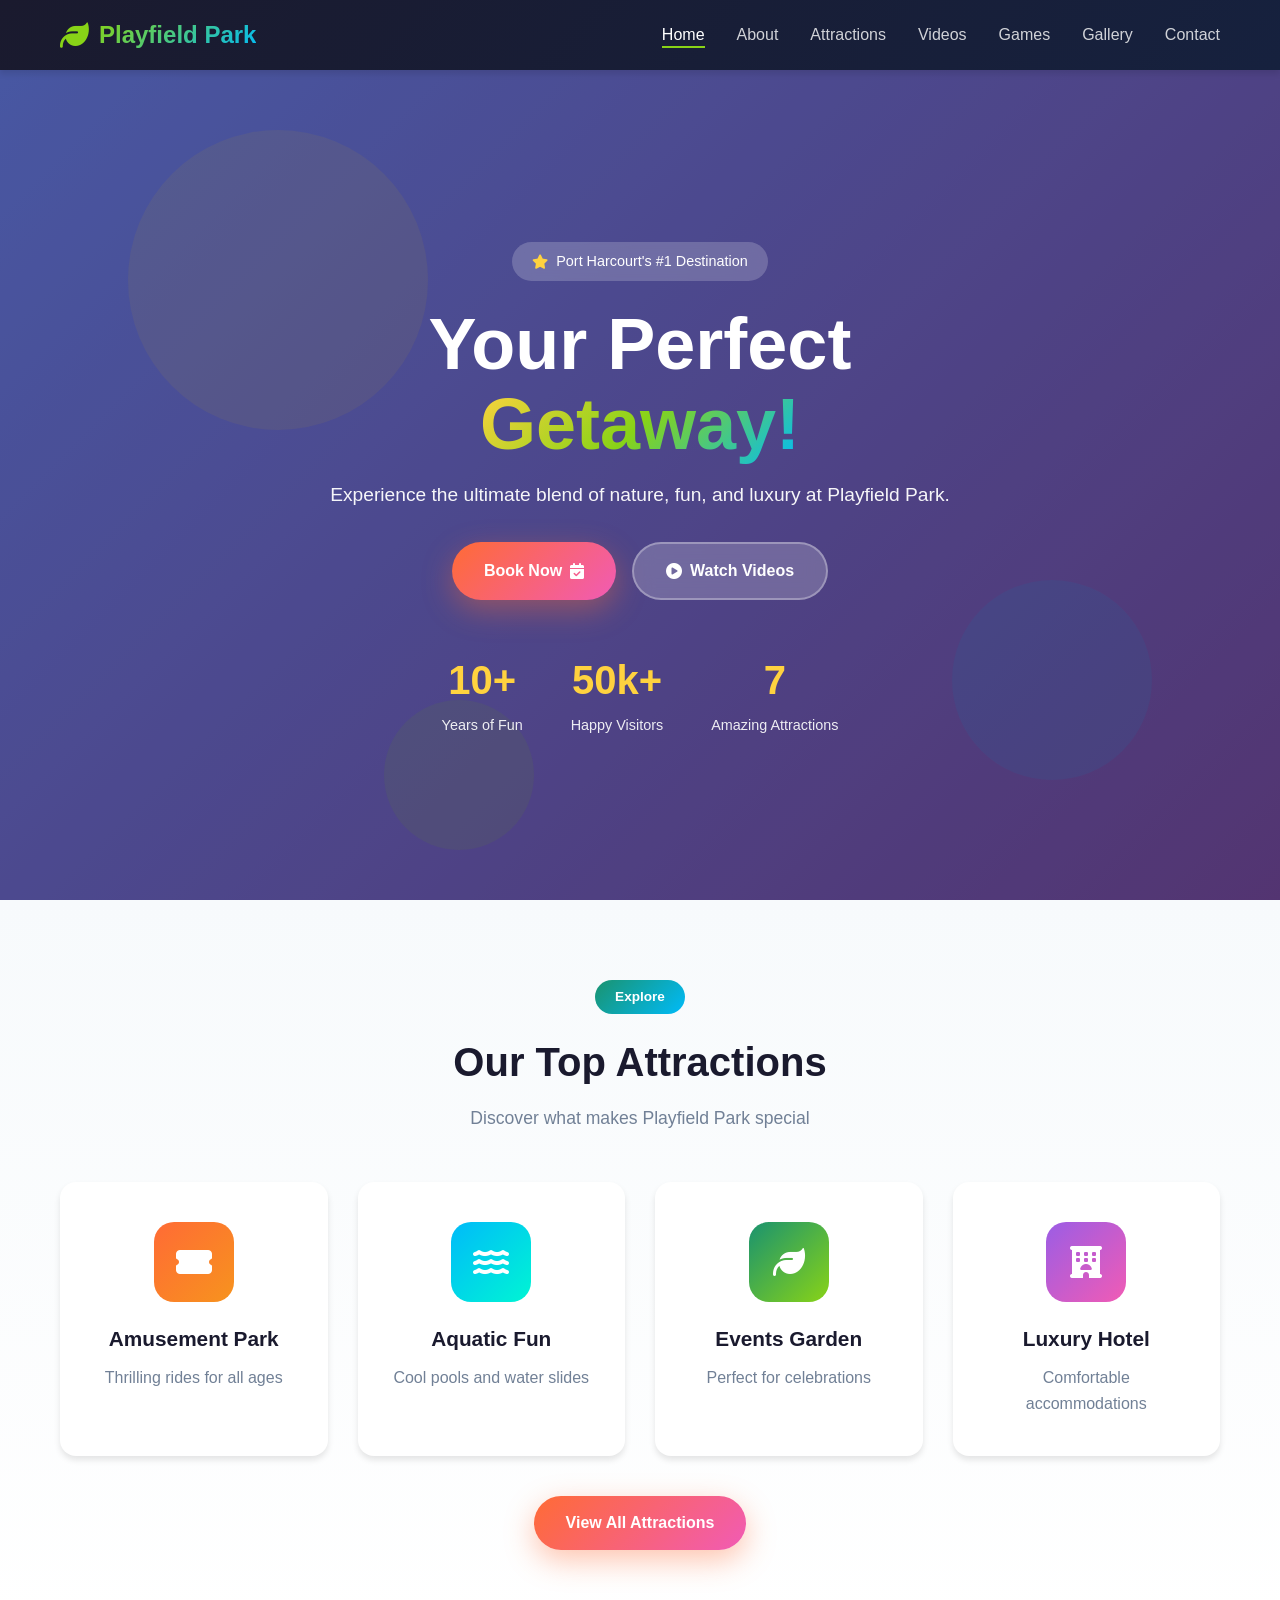
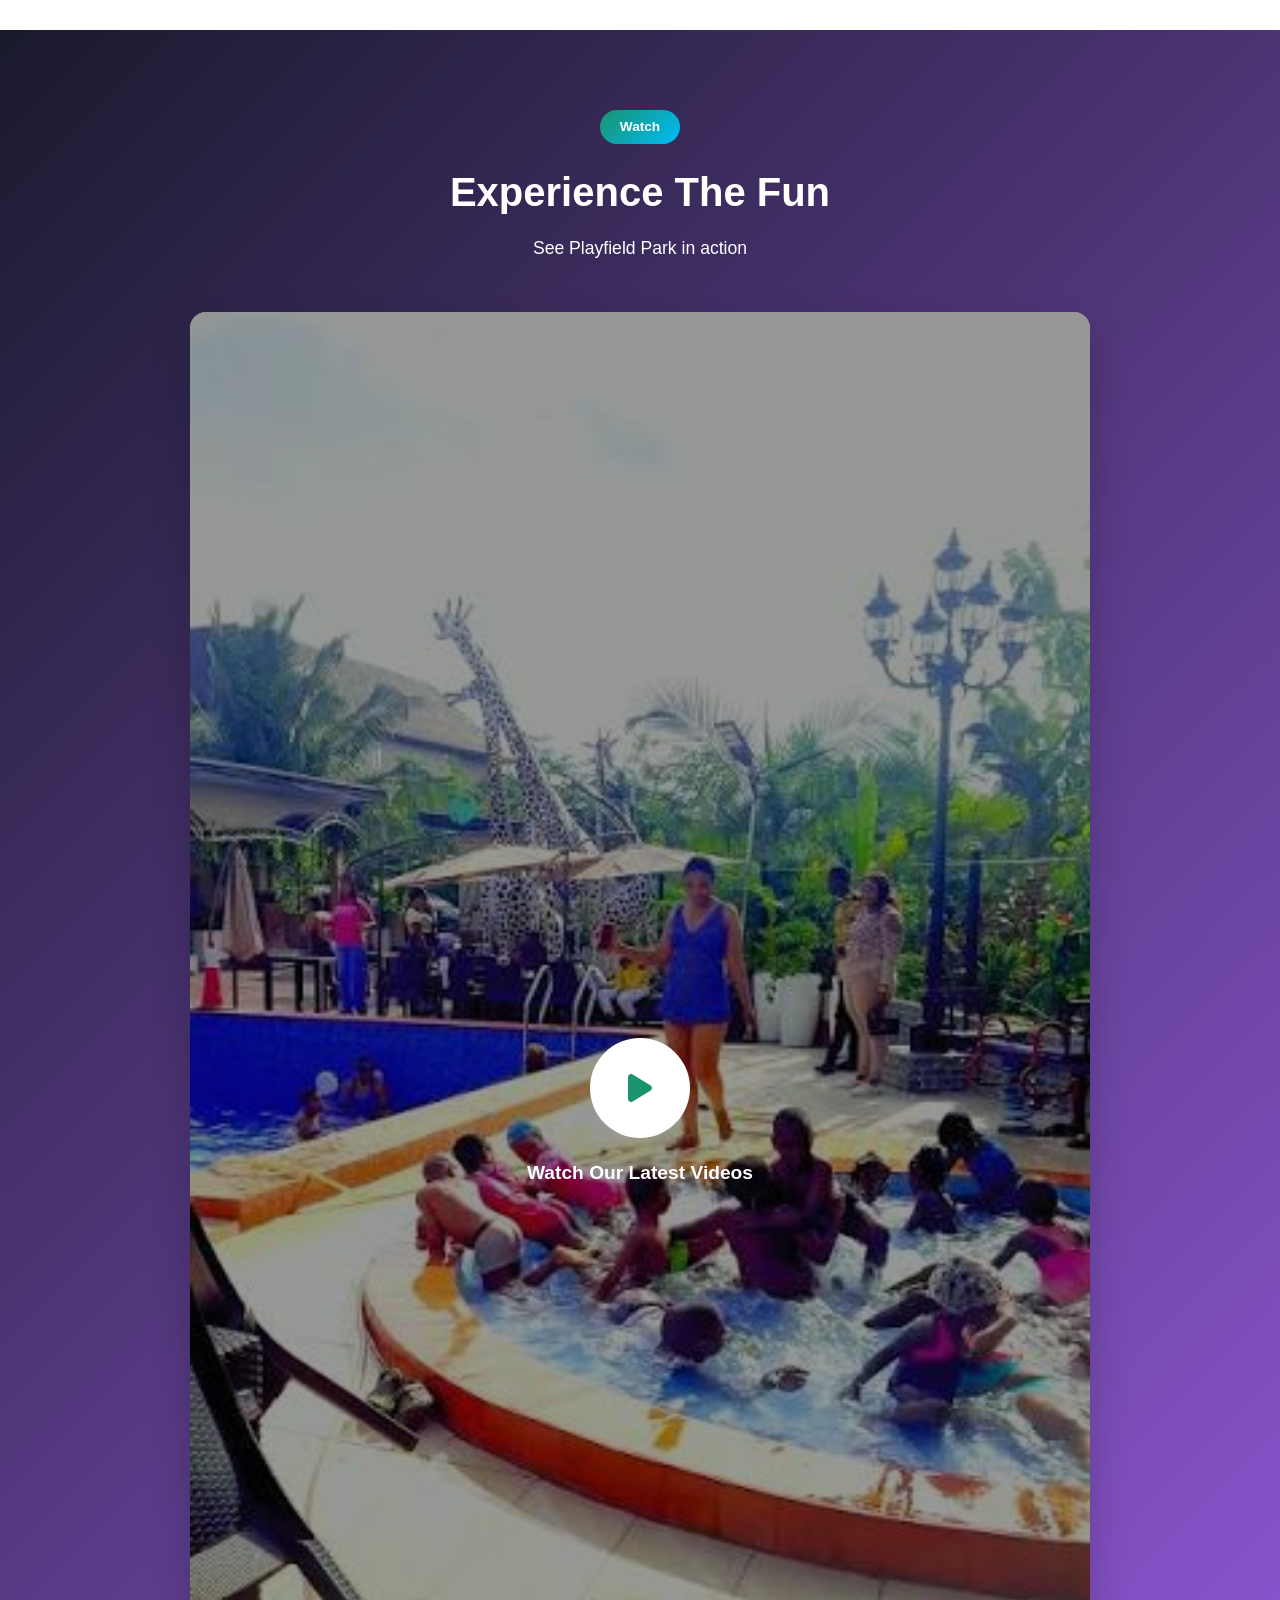
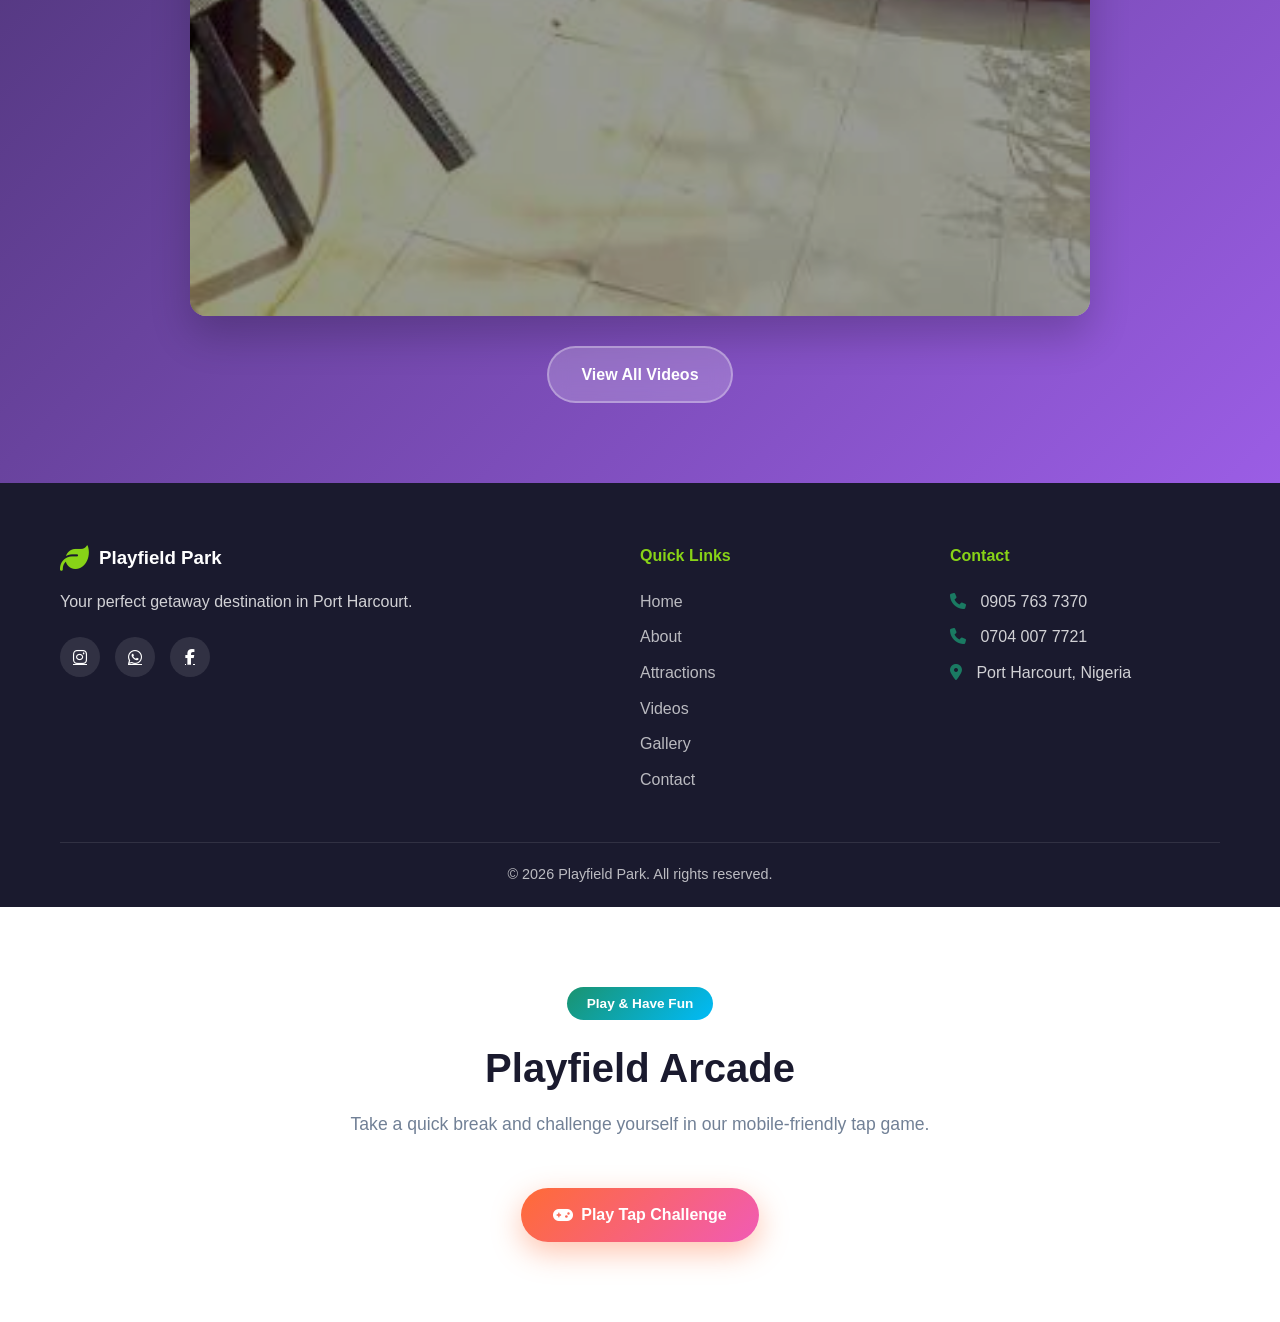
==== commit 7bdc51b9: "Link Playfield Arcade from website home" ====
--- a/index.html
+++ b/index.html
@@ -23,6 +23,7 @@
           <li><a href="about.html">About</a></li>
           <li><a href="attractions.html">Attractions</a></li>
           <li><a href="videos.html">Videos</a></li>
+          <li><a href="games/index.html">Games</a></li>
           <li><a href="gallery.html">Gallery</a></li>
           <li><a href="contact.html">Contact</a></li>
         </ul>
@@ -185,5 +186,20 @@
     });
   </script>
 
+
+  <!-- PLAYFIELD ARCADE -->
+  <section class="section" id="playfield-arcade">
+    <div class="container-section">
+      <div class="section-header">
+        <span class="section-tag">Play &amp; Have Fun</span>
+        <h2>Playfield Arcade</h2>
+        <p class="section-subtitle">Take a quick break and challenge yourself in our mobile-friendly tap game.</p>
+      </div>
+      <div class="text-center" style="margin-top: 24px;">
+        <a href="games/index.html" class="btn btn-primary"><i class="fas fa-gamepad"></i> Play Tap Challenge</a>
+      </div>
+    </div>
+  </section>
+
 </body>
 </html>
--- a/style.css
+++ b/style.css
@@ -1,337 +1,959 @@
-/* PLAYFIELD PARK - REFINED NATURE-LUXURY THEME 
-  Updated: 2026
-*/
-
-/* RESET & BASE */
+/* CSS VARIABLES */
+:root {
+  --primary: #1a936f;
+  --primary-dark: #147a5c;
+  --secondary: #88d317;
+  --accent: #00bbf9;
+  --accent-light: #00f5d4;
+  --orange: #ff6b35;
+  --yellow: #ffd23f;
+  --pink: #f15bb5;
+  --purple: #9b5de5;
+  
+  --dark: #1a1a2e;
+  --dark-light: #16213e;
+  --text: #2d3748;
+  --text-light: #718096;
+  --white: #ffffff;
+  --gray-100: #f7fafc;
+  --gray-200: #edf2f7;
+  
+  --shadow-sm: 0 2px 4px rgba(0,0,0,0.05);
+  --shadow: 0 4px 6px rgba(0,0,0,0.1);
+  --shadow-lg: 0 10px 25px rgba(0,0,0,0.15);
+  --shadow-xl: 0 20px 40px rgba(0,0,0,0.2);
+  
+  --transition: all 0.3s cubic-bezier(0.4, 0, 0.2, 1);
+  --border-radius: 16px;
+}
+
+/* RESET */
 * {
   margin: 0;
   padding: 0;
   box-sizing: border-box;
 }
 
-:root {
-  /* Nature & Energy Palette */
-  --primary: #064e3b;       /* Deep Emerald (Nature & Trust) */
-  --secondary: #065f46;     /* Forest Green */
-  --accent: #facc15;        /* Sun Yellow (Energy & Play) */
-  --accent-hover: #eab308;
-  --text: #1e293b;          /* Soft Slate */
-  --text-light: #64748b;
-  --bg-white: #ffffff;
-  --bg-soft: #f0fdf4;       /* Mint Tint for section breaks */
-  
-  /* Modern UI Elements */
-  --glass: rgba(255, 255, 255, 0.85);
-  --shadow-sm: 0 2px 4px rgba(0,0,0,0.05);
-  --shadow: 0 10px 25px -5px rgba(6, 78, 59, 0.1);
-  --shadow-lg: 0 20px 40px -10px rgba(0, 0, 0, 0.15);
-  --transition: all 0.4s cubic-bezier(0.4, 0, 0.2, 1);
-  --radius: 16px;
-}
-
 body {
-  font-family: 'Inter', system-ui, -apple-system, sans-serif;
+  font-family: 'Poppins', sans-serif;
   line-height: 1.6;
-  background-color: var(--bg-white);
   color: var(--text);
   overflow-x: hidden;
 }
 
 /* CONTAINER */
-.container, .container-section {
+.container {
   max-width: 1200px;
   margin: 0 auto;
-  padding: 0 5%;
-}
-
-/* HEADER - MODERN GLASSMORPHISM */
+  padding: 0 20px;
+}
+
+.container-section {
+  max-width: 1200px;
+  margin: 0 auto;
+  padding: 0 20px;
+}
+
+.text-center {
+  text-align: center;
+}
+
+/* HEADER */
 header {
-  background: var(--glass);
-  backdrop-filter: blur(12px);
-  -webkit-backdrop-filter: blur(12px);
+  background: linear-gradient(135deg, var(--dark) 0%, var(--dark-light) 100%);
+  color: var(--white);
   position: fixed;
   width: 100%;
   top: 0;
   z-index: 1000;
-  border-bottom: 1px solid rgba(0,0,0,0.05);
   padding: 1rem 0;
-  transition: var(--transition);
+  box-shadow: var(--shadow);
 }
 
 header.scrolled {
-  padding: 0.6rem 0;
-  box-shadow: var(--shadow-sm);
+  background: rgba(26, 26, 46, 0.95);
+  backdrop-filter: blur(10px);
+}
+
+nav {
+  width: 100%;
+  display: flex;
+  justify-content: space-between;
+  align-items: center;
 }
 
 .logo-wrapper {
   display: flex;
   align-items: center;
   gap: 10px;
-  color: var(--primary);
+}
+
+.logo-wrapper i {
+  font-size: 1.8rem;
+  color: var(--secondary);
 }
 
 .logo {
-  font-size: 1.6rem;
-  font-weight: 800;
-  color: var(--primary);
-  letter-spacing: -0.5px;
-}
-
-nav {
-  display: flex;
-  justify-content: space-between;
-  align-items: center;
-}
-
-nav ul {
+  font-size: 1.5rem;
+  font-weight: 700;
+  background: linear-gradient(135deg, var(--secondary) 0%, var(--accent) 100%);
+  -webkit-background-clip: text;
+  -webkit-text-fill-color: transparent;
+}
+
+.nav-links {
   list-style: none;
   display: flex;
   gap: 2rem;
 }
 
-nav ul li a {
+.nav-links li a {
+  color: rgba(255,255,255,0.8);
   text-decoration: none;
-  color: var(--text);
-  font-weight: 600;
-  font-size: 0.95rem;
-  transition: var(--transition);
-}
-
-nav ul li a:hover, nav ul li a.active {
-  color: var(--secondary);
+  font-weight: 500;
+  transition: var(--transition);
+  position: relative;
+}
+
+.nav-links li a::after {
+  content: '';
+  position: absolute;
+  bottom: -5px;
+  left: 0;
+  width: 0;
+  height: 2px;
+  background: var(--secondary);
+  transition: var(--transition);
+}
+
+.nav-links li a:hover,
+.nav-links li a.active {
+  color: var(--white);
+}
+
+.nav-links li a:hover::after,
+.nav-links li a.active::after {
+  width: 100%;
+}
+
+.hamburger {
+  display: none;
+  flex-direction: column;
+  gap: 5px;
+  cursor: pointer;
+}
+
+.hamburger span {
+  width: 25px;
+  height: 3px;
+  background: var(--white);
+  border-radius: 3px;
+  transition: var(--transition);
 }
 
 /* HERO SECTION */
 .hero {
-  height: 100vh;
-  display: flex;
-  align-items: center;
-  justify-content: center;
+  min-height: 100vh;
+  display: flex;
+  align-items: center;
+  justify-content: center;
+  position: relative;
+  overflow: hidden;
+  padding-top: 80px;
+  background: linear-gradient(135deg, #667eea 0%, #764ba2 25%, #f093fb 50%, #f5576c 75%, #4facfe 100%);
+  background-size: 400% 400%;
+  animation: gradientShift 15s ease infinite;
+}
+
+@keyframes gradientShift {
+  0% { background-position: 0% 50%; }
+  50% { background-position: 100% 50%; }
+  100% { background-position: 0% 50%; }
+}
+
+.hero-gradient {
+  position: absolute;
+  top: 0;
+  left: 0;
+  right: 0;
+  bottom: 0;
+  background: rgba(0,0,0,0.3);
+  z-index: 1;
+}
+
+.hero-text {
+  position: relative;
+  z-index: 2;
   text-align: center;
+  color: var(--white);
+  max-width: 800px;
+  padding: 0 20px;
+}
+
+.hero-tag {
+  display: inline-flex;
+  align-items: center;
+  gap: 8px;
+  background: rgba(255,255,255,0.2);
+  backdrop-filter: blur(10px);
+  padding: 8px 20px;
+  border-radius: 50px;
+  font-size: 0.9rem;
+  margin-bottom: 1.5rem;
+}
+
+.hero-tag i {
+  color: var(--yellow);
+}
+
+.hero h2 {
+  font-size: clamp(2.5rem, 6vw, 4.5rem);
+  font-weight: 800;
+  line-height: 1.1;
+  margin-bottom: 1rem;
+}
+
+.gradient-text {
+  background: linear-gradient(135deg, var(--yellow) 0%, var(--secondary) 50%, var(--accent) 100%);
+  -webkit-background-clip: text;
+  -webkit-text-fill-color: transparent;
+  background-clip: text;
+}
+
+.hero p {
+  font-size: 1.2rem;
+  margin-bottom: 2rem;
+  opacity: 0.95;
+}
+
+.hero-buttons {
+  display: flex;
+  gap: 1rem;
+  justify-content: center;
+  flex-wrap: wrap;
+  margin-bottom: 3rem;
+}
+
+.btn {
+  display: inline-flex;
+  align-items: center;
+  gap: 8px;
+  padding: 14px 32px;
+  border-radius: 50px;
+  font-weight: 600;
+  text-decoration: none;
+  transition: var(--transition);
+  border: none;
+  cursor: pointer;
+  font-size: 1rem;
+}
+
+.btn-primary {
+  background: linear-gradient(135deg, var(--orange) 0%, var(--pink) 100%);
+  color: var(--white);
+  box-shadow: 0 10px 30px rgba(255,107,53,0.4);
+}
+
+.btn-primary:hover {
+  transform: translateY(-3px);
+  box-shadow: 0 15px 40px rgba(255,107,53,0.5);
+}
+
+.btn-secondary {
+  background: rgba(255,255,255,0.2);
+  backdrop-filter: blur(10px);
+  color: var(--white);
+  border: 2px solid rgba(255,255,255,0.3);
+}
+
+.btn-secondary:hover {
+  background: rgba(255,255,255,0.3);
+  transform: translateY(-3px);
+}
+
+.hero-stats {
+  display: flex;
+  justify-content: center;
+  gap: 3rem;
+  flex-wrap: wrap;
+}
+
+.stat {
+  text-align: center;
+}
+
+.stat-number {
+  display: block;
+  font-size: 2.5rem;
+  font-weight: 800;
+  color: var(--yellow);
+}
+
+.stat-label {
+  font-size: 0.9rem;
+  opacity: 0.9;
+}
+
+.floating-shapes {
+  position: absolute;
+  width: 100%;
+  height: 100%;
+  overflow: hidden;
+  z-index: 0;
+}
+
+.shape {
+  position: absolute;
+  border-radius: 50%;
+  opacity: 0.1;
+}
+
+.shape-1 {
+  width: 300px;
+  height: 300px;
+  background: var(--yellow);
+  top: 10%;
+  left: 10%;
+  animation: float 6s ease-in-out infinite;
+}
+
+.shape-2 {
+  width: 200px;
+  height: 200px;
+  background: var(--accent);
+  top: 60%;
+  right: 10%;
+  animation: float 8s ease-in-out infinite;
+}
+
+.shape-3 {
+  width: 150px;
+  height: 150px;
+  background: var(--secondary);
+  bottom: 10%;
+  left: 30%;
+  animation: float 7s ease-in-out infinite;
+}
+
+@keyframes float {
+  0%, 100% { transform: translateY(0); }
+  50% { transform: translateY(-20px); }
+}
+
+/* PAGE HEADER */
+.page-header {
   position: relative;
-  color: white;
-  padding-top: 80px;
-  background: var(--primary); /* Fallback */
-}
-
-.hero-bg {
+  padding: 150px 0 80px;
+  text-align: center;
+  color: var(--white);
+  margin-top: 0;
+}
+
+.page-header-bg {
+  position: absolute;
+  top: 0;
+  left: 0;
+  right: 0;
+  bottom: 0;
+  z-index: 0;
+}
+
+.page-header-content {
+  position: relative;
+  z-index: 1;
+}
+
+.page-header h1 {
+  font-size: 3rem;
+  font-weight: 800;
+  margin-bottom: 10px;
+}
+
+.page-header p {
+  font-size: 1.2rem;
+  opacity: 0.9;
+}
+
+/* SECTIONS */
+.section {
+  padding: 80px 0;
+}
+
+.section-header {
+  text-align: center;
+  margin-bottom: 50px;
+}
+
+.section-tag {
+  display: inline-block;
+  background: linear-gradient(135deg, var(--primary) 0%, var(--accent) 100%);
+  color: var(--white);
+  padding: 6px 20px;
+  border-radius: 50px;
+  font-size: 0.85rem;
+  font-weight: 600;
+  margin-bottom: 1rem;
+}
+
+.section h2 {
+  font-size: 2.5rem;
+  font-weight: 700;
+  color: var(--dark);
+  margin-bottom: 10px;
+}
+
+.section-subtitle {
+  color: var(--text-light);
+  font-size: 1.1rem;
+}
+
+/* PREVIEW SECTION */
+.preview-section {
+  background: linear-gradient(180deg, var(--gray-100) 0%, var(--white) 100%);
+}
+
+.preview-grid {
+  display: grid;
+  grid-template-columns: repeat(auto-fit, minmax(250px, 1fr));
+  gap: 30px;
+}
+
+.preview-card {
+  background: var(--white);
+  padding: 40px 30px;
+  border-radius: var(--border-radius);
+  text-align: center;
+  box-shadow: var(--shadow);
+  transition: var(--transition);
+}
+
+.preview-card:hover {
+  transform: translateY(-10px);
+  box-shadow: var(--shadow-xl);
+}
+
+.preview-icon {
+  width: 80px;
+  height: 80px;
+  border-radius: 20px;
+  display: flex;
+  align-items: center;
+  justify-content: center;
+  font-size: 2rem;
+  margin: 0 auto 20px;
+  color: var(--white);
+}
+
+.preview-icon.amusement { background: linear-gradient(135deg, #ff6b35, #f7931e); }
+.preview-icon.aquatic { background: linear-gradient(135deg, #00bbf9, #00f5d4); }
+.preview-icon.garden { background: linear-gradient(135deg, #1a936f, #88d317); }
+.preview-icon.hotel { background: linear-gradient(135deg, #9b5de5, #f15bb5); }
+
+.preview-card h3 {
+  font-size: 1.3rem;
+  margin-bottom: 10px;
+  color: var(--dark);
+}
+
+.preview-card p {
+  color: var(--text-light);
+}
+
+/* VIDEO PREVIEW SECTION */
+.video-preview-section {
+  background: linear-gradient(135deg, var(--dark) 0%, var(--purple) 100%);
+  color: var(--white);
+}
+
+.video-preview-section .section-header h2,
+.video-preview-section .section-header .section-subtitle {
+  color: var(--white);
+}
+
+.video-preview {
+  max-width: 900px;
+  margin: 0 auto;
+}
+
+.video-thumb-large {
+  position: relative;
+  border-radius: var(--border-radius);
+  overflow: hidden;
+  box-shadow: var(--shadow-xl);
+}
+
+.video-thumb-large img {
+  width: 100%;
+  display: block;
+}
+
+.play-overlay {
+  position: absolute;
+  top: 0;
+  left: 0;
+  right: 0;
+  bottom: 0;
+  background: rgba(0,0,0,0.4);
+  display: flex;
+  flex-direction: column;
+  align-items: center;
+  justify-content: center;
+  transition: var(--transition);
+}
+
+.play-overlay:hover {
+  background: rgba(0,0,0,0.3);
+}
+
+.play-btn-large {
+  width: 100px;
+  height: 100px;
+  background: var(--white);
+  border-radius: 50%;
+  display: flex;
+  align-items: center;
+  justify-content: center;
+  font-size: 2rem;
+  color: var(--primary);
+  text-decoration: none;
+  transition: var(--transition);
+  margin-bottom: 20px;
+}
+
+.play-btn-large:hover {
+  transform: scale(1.1);
+  box-shadow: 0 10px 30px rgba(0,0,0,0.3);
+}
+
+.play-overlay p {
+  font-size: 1.2rem;
+  font-weight: 600;
+}
+
+/* ABOUT SECTION */
+.about-section {
+  background: linear-gradient(180deg, var(--white) 0%, var(--gray-100) 100%);
+}
+
+.about-content {
+  display: grid;
+  grid-template-columns: 1fr 1fr;
+  gap: 60px;
+  align-items: center;
+}
+
+.about-image {
+  position: relative;
+}
+
+.about-image img {
+  width: 100%;
+  border-radius: var(--border-radius);
+  box-shadow: var(--shadow-xl);
+}
+
+.experience-badge {
+  position: absolute;
+  bottom: -20px;
+  right: -20px;
+  background: linear-gradient(135deg, var(--orange) 0%, var(--pink) 100%);
+  color: var(--white);
+  padding: 20px 30px;
+  border-radius: var(--border-radius);
+  text-align: center;
+  box-shadow: var(--shadow-lg);
+}
+
+.experience-badge .years {
+  display: block;
+  font-size: 2.5rem;
+  font-weight: 800;
+  line-height: 1;
+}
+
+.experience-badge .text {
+  font-size: 0.9rem;
+  font-weight: 500;
+}
+
+.about-text h2 {
+  font-size: 2.2rem;
+  color: var(--dark);
+  margin: 20px 0 15px;
+}
+
+.about-text > p {
+  color: var(--text-light);
+  margin-bottom: 15px;
+  font-size: 1.05rem;
+}
+
+.about-features {
+  display: grid;
+  grid-template-columns: 1fr 1fr;
+  gap: 20px;
+  margin: 30px 0;
+}
+
+.feature {
+  display: flex;
+  align-items: center;
+  gap: 12px;
+}
+
+.feature-icon {
+  width: 45px;
+  height: 45px;
+  background: linear-gradient(135deg, var(--primary) 0%, var(--accent) 100%);
+  border-radius: 12px;
+  display: flex;
+  align-items: center;
+  justify-content: center;
+  color: var(--white);
+  font-size: 1.2rem;
+}
+
+.feature h4 {
+  font-size: 1rem;
+  color: var(--dark);
+  margin-bottom: 2px;
+}
+
+.feature p {
+  font-size: 0.85rem;
+  color: var(--text-light);
+  margin: 0;
+}
+
+/* MISSION SECTION */
+.mission-section {
+  background: var(--white);
+}
+
+.mission-grid {
+  display: grid;
+  grid-template-columns: repeat(auto-fit, minmax(300px, 1fr));
+  gap: 30px;
+}
+
+.mission-card {
+  background: linear-gradient(135deg, var(--gray-100) 0%, var(--white) 100%);
+  padding: 40px;
+  border-radius: var(--border-radius);
+  text-align: center;
+  transition: var(--transition);
+}
+
+.mission-card:hover {
+  transform: translateY(-5px);
+  box-shadow: var(--shadow-lg);
+}
+
+.mission-icon {
+  width: 70px;
+  height: 70px;
+  background: linear-gradient(135deg, var(--primary) 0%, var(--accent) 100%);
+  border-radius: 50%;
+  display: flex;
+  align-items: center;
+  justify-content: center;
+  margin: 0 auto 20px;
+  font-size: 1.8rem;
+  color: var(--white);
+}
+
+.mission-card h3 {
+  font-size: 1.4rem;
+  margin-bottom: 15px;
+  color: var(--dark);
+}
+
+.mission-card p {
+  color: var(--text-light);
+  line-height: 1.8;
+}
+
+/* ATTRACTIONS PAGE */
+.attractions-page {
+  background: linear-gradient(180deg, var(--gray-100) 0%, var(--white) 100%);
+}
+
+.attractions-detailed {
+  display: flex;
+  flex-direction: column;
+  gap: 80px;
+}
+
+.attraction-detailed {
+  display: grid;
+  grid-template-columns: 1fr 1fr;
+  gap: 50px;
+  align-items: center;
+}
+
+.attraction-detailed.reverse {
+  direction: rtl;
+}
+
+.attraction-detailed.reverse > * {
+  direction: ltr;
+}
+
+.attraction-image {
+  border-radius: var(--border-radius);
+  overflow: hidden;
+  box-shadow: var(--shadow-xl);
+}
+
+.attraction-image img {
+  width: 100%;
+  height: 100%;
+  object-fit: cover;
+  display: block;
+}
+
+.attraction-content {
+  padding: 20px;
+}
+
+.attraction-icon {
+  width: 70px;
+  height: 70px;
+  border-radius: 20px;
+  display: flex;
+  align-items: center;
+  justify-content: center;
+  font-size: 1.8rem;
+  color: var(--white);
+  margin-bottom: 20px;
+}
+
+.attraction-icon.amusement { background: linear-gradient(135deg, #ff6b35, #f7931e); }
+.attraction-icon.aquatic { background: linear-gradient(135deg, #00bbf9, #00f5d4); }
+.attraction-icon.garden { background: linear-gradient(135deg, #1a936f, #88d317); }
+.attraction-icon.hotel { background: linear-gradient(135deg, #9b5de5, #f15bb5); }
+.attraction-icon.restaurant { background: linear-gradient(135deg, #f15bb5, #fee440); }
+.attraction-icon.conference { background: linear-gradient(135deg, #00bbf9, #9b5de5); }
+
+.attraction-content h3 {
+  font-size: 2rem;
+  color: var(--dark);
+  margin-bottom: 15px;
+}
+
+.attraction-content > p {
+  color: var(--text-light);
+  margin-bottom: 20px;
+  line-height: 1.8;
+}
+
+.attraction-features {
+  list-style: none;
+  margin-bottom: 30px;
+}
+
+.attraction-features li {
+  padding: 8px 0;
+  color: var(--text);
+  display: flex;
+  align-items: center;
+  gap: 10px;
+}
+
+.attraction-features li i {
+  color: var(--primary);
+}
+
+/* VIDEO PAGE */
+.video-gallery-section {
+  background: linear-gradient(180deg, var(--white) 0%, var(--gray-100) 100%);
+}
+
+.featured-video {
+  background: var(--white);
+  border-radius: var(--border-radius);
+  overflow: hidden;
+  box-shadow: var(--shadow-xl);
+  margin-bottom: 60px;
+}
+
+.video-container {
+  position: relative;
+  padding-bottom: 56.25%;
+  height: 0;
+  overflow: hidden;
+}
+
+.video-container video,
+.video-container iframe {
   position: absolute;
   top: 0;
   left: 0;
   width: 100%;
   height: 100%;
-  background-size: cover;
-  background-position: center;
-  z-index: 1;
-}
-
-.hero-overlay {
-  position: absolute;
-  top: 0;
-  left: 0;
+  object-fit: cover;
+}
+
+.video-info {
+  padding: 30px;
+}
+
+.video-info h3 {
+  font-size: 1.5rem;
+  margin-bottom: 10px;
+  color: var(--dark);
+}
+
+.video-info > p {
+  color: var(--text-light);
+  margin-bottom: 15px;
+}
+
+.video-stats {
+  display: flex;
+  gap: 20px;
+  color: var(--text-light);
+  font-size: 0.9rem;
+}
+
+.video-stats i {
+  margin-right: 5px;
+  color: var(--primary);
+}
+
+.video-grid {
+  display: grid;
+  grid-template-columns: repeat(auto-fit, minmax(350px, 1fr));
+  gap: 30px;
+}
+
+.video-card {
+  background: var(--white);
+  border-radius: var(--border-radius);
+  overflow: hidden;
+  box-shadow: var(--shadow);
+  transition: var(--transition);
+}
+
+.video-card:hover {
+  transform: translateY(-5px);
+  box-shadow: var(--shadow-xl);
+}
+
+.video-player video {
   width: 100%;
-  height: 100%;
-  background: linear-gradient(to bottom, rgba(6, 78, 59, 0.7), rgba(0,0,0,0.4));
-  z-index: 2;
-}
-
-.hero-text {
+  display: block;
+}
+
+.video-details {
+  padding: 20px;
+}
+
+.video-details h4 {
+  font-size: 1.2rem;
+  margin-bottom: 8px;
+  color: var(--dark);
+}
+
+.video-details > p {
+  color: var(--text-light);
+  font-size: 0.9rem;
+  margin-bottom: 10px;
+}
+
+.video-meta {
+  display: flex;
+  gap: 15px;
+  font-size: 0.85rem;
+  color: var(--text-light);
+}
+
+.video-meta i {
+  margin-right: 3px;
+  color: var(--primary);
+}
+
+/* UPLOAD SECTION */
+.upload-section {
+  background: linear-gradient(135deg, var(--primary) 0%, var(--accent) 100%);
+  color: var(--white);
+  text-align: center;
+}
+
+.upload-box {
+  max-width: 500px;
+  margin: 0 auto;
+  padding: 60px 40px;
+  background: rgba(255,255,255,0.1);
+  backdrop-filter: blur(10px);
+  border-radius: var(--border-radius);
+  border: 2px dashed rgba(255,255,255,0.3);
+}
+
+.upload-box i {
+  font-size: 4rem;
+  margin-bottom: 20px;
+  opacity: 0.9;
+}
+
+.upload-box h3 {
+  font-size: 1.8rem;
+  margin-bottom: 10px;
+}
+
+.upload-box > p {
+  opacity: 0.9;
+  margin-bottom: 25px;
+}
+
+.upload-note {
+  font-size: 0.85rem;
+  opacity: 0.7;
+  margin-top: 15px;
+}
+
+/* GALLERY PAGE */
+.gallery-section {
+  background: linear-gradient(180deg, var(--white) 0%, var(--gray-100) 100%);
+}
+
+.gallery-filter {
+  display: flex;
+  justify-content: center;
+  gap: 15px;
+  margin-bottom: 40px;
+  flex-wrap: wrap;
+}
+
+.filter-btn {
+  padding: 10px 25px;
+  border: 2px solid var(--primary);
+  background: transparent;
+  color: var(--primary);
+  border-radius: 50px;
+  cursor: pointer;
+  font-weight: 600;
+  transition: var(--transition);
+}
+
+.filter-btn:hover,
+.filter-btn.active {
+  background: var(--primary);
+  color: var(--white);
+}
+
+.gallery-masonry {
+  display: grid;
+  grid-template-columns: repeat(4, 1fr);
+  grid-auto-rows: 250px;
+  gap: 20px;
+}
+
+.gallery-item {
   position: relative;
-  z-index: 3;
-  max-width: 900px;
-}
-
-.hero-tag {
-  text-transform: uppercase;
-  letter-spacing: 3px;
-  font-weight: 700;
-  font-size: 0.9rem;
-  color: var(--accent);
-  margin-bottom: 1rem;
-  display: block;
-}
-
-.hero h2 {
-  font-size: clamp(2.5rem, 6vw, 4.5rem);
-  line-height: 1.1;
-  font-weight: 800;
-  margin-bottom: 1.5rem;
-}
-
-.gradient-text {
-  color: var(--accent);
-}
-
-.hero p {
-  font-size: 1.2rem;
-  max-width: 650px;
-  margin: 0 auto 2.5rem;
-  opacity: 0.9;
-}
-
-/* BUTTONS */
-.btn {
-  padding: 1rem 2.5rem;
-  border-radius: 50px;
-  text-decoration: none;
-  font-weight: 700;
-  display: inline-flex;
-  align-items: center;
-  gap: 10px;
-  transition: var(--transition);
-}
-
-.btn-primary {
-  background: var(--accent);
-  color: var(--primary);
-  box-shadow: 0 4px 15px rgba(250, 204, 21, 0.3);
-}
-
-.btn-primary:hover {
-  transform: translateY(-3px);
-  background: var(--white);
-  box-shadow: 0 8px 25px rgba(250, 204, 21, 0.4);
-}
-
-.btn-secondary {
-  background: rgba(255,255,255,0.15);
-  color: white;
-  backdrop-filter: blur(5px);
-  margin-left: 1rem;
-}
-
-.btn-secondary:hover {
-  background: white;
-  color: var(--primary);
-}
-
-/* SECTIONS */
-.section {
-  padding: 100px 0;
-}
-
-.section.light {
-  background-color: var(--bg-soft);
-}
-
-.section-tag {
-  color: var(--secondary);
-  font-weight: 800;
-  text-transform: uppercase;
-  font-size: 0.85rem;
-  letter-spacing: 2px;
-}
-
-.section-header h2 {
-  font-size: 2.8rem;
-  color: var(--primary);
-  margin: 10px 0 20px;
-  font-weight: 800;
-}
-
-/* ABOUT SECTION */
-.about-content {
-  display: grid;
-  grid-template-columns: 1fr 1fr;
-  gap: 4rem;
-  align-items: center;
-  margin-top: 4rem;
-  text-align: left;
-}
-
-.about-image {
-  position: relative;
-}
-
-.about-image img {
-  width: 100%;
-  border-radius: var(--radius);
-  box-shadow: var(--shadow-lg);
-}
-
-.experience-badge {
-  position: absolute;
-  bottom: -20px;
-  right: -20px;
-  background: var(--primary);
-  color: white;
-  padding: 1.5rem;
-  border-radius: var(--radius);
-  text-align: center;
-  box-shadow: var(--shadow);
-}
-
-.experience-badge .years {
-  font-size: 2rem;
-  font-weight: 800;
-  display: block;
-  color: var(--accent);
-}
-
-/* ATTRACTIONS CARDS */
-.services {
-  display: grid;
-  grid-template-columns: repeat(auto-fit, minmax(320px, 1fr));
-  gap: 2rem;
-  margin-top: 3rem;
-}
-
-.card {
-  background: white;
-  padding: 3rem 2rem;
-  border-radius: var(--radius);
-  border: 1px solid rgba(6, 78, 59, 0.05);
-  box-shadow: var(--shadow);
-  transition: var(--transition);
-  text-align: center;
-}
-
-.card:hover {
-  transform: translateY(-10px);
-  box-shadow: var(--shadow-lg);
-  border-color: var(--accent);
-}
-
-.card-icon {
-  width: 70px;
-  height: 70px;
-  border-radius: 50%;
-  display: flex;
-  align-items: center;
-  justify-content: center;
-  margin: 0 auto 1.5rem;
-  font-size: 1.8rem;
-  background: var(--bg-soft) !important; /* Forces soft green background */
-}
-
-.card h3 {
-  color: var(--primary);
-  margin-bottom: 1rem;
-  font-weight: 700;
-}
-
-.card-link {
-  margin-top: 1.5rem;
-  display: inline-block;
-  color: var(--secondary);
-  text-decoration: none;
-  font-weight: 700;
-  font-size: 0.9rem;
-}
-
-/* GALLERY */
-.gallery {
-  display: grid;
-  grid-template-columns: repeat(auto-fill, minmax(350px, 1fr));
-  gap: 1.5rem;
-  margin-top: 3rem;
-}
-
-.gallery-item {
-  height: 300px;
-  border-radius: var(--radius);
+  border-radius: var(--border-radius);
   overflow: hidden;
-  position: relative;
+  cursor: pointer;
 }
 
 .gallery-item img {
@@ -341,125 +963,851 @@
   transition: var(--transition);
 }
 
+.gallery-item.large {
+  grid-column: span 2;
+  grid-row: span 2;
+}
+
+.gallery-item.wide {
+  grid-column: span 2;
+}
+
 .gallery-overlay {
-  background: linear-gradient(transparent, rgba(6, 78, 59, 0.9));
-}
-
-/* CONTACT SECTION */
-.contact-section {
-  background: var(--primary) !important;
-  color: white;
-}
-
-.contact-section h2 { color: white; }
-
-.contact-item {
-  background: rgba(255,255,255,0.05);
-  padding: 2rem;
-  border-radius: var(--radius);
-  border: 1px solid rgba(255,255,255,0.1);
-}
-
-.contact-icon {
-  background: var(--accent) !important;
-  color: var(--primary) !important;
-}
-
-.contact-form-wrapper {
-  margin-top: 4rem;
-  background: white;
-  padding: 3rem;
-  border-radius: var(--radius);
+  position: absolute;
+  bottom: 0;
+  left: 0;
+  right: 0;
+  background: linear-gradient(to top, rgba(0,0,0,0.8), transparent);
+  padding: 20px;
+  color: var(--white);
+  transform: translateY(100%);
+  transition: var(--transition);
+  display: flex;
+  justify-content: space-between;
+  align-items: flex-end;
+}
+
+.gallery-item:hover img {
+  transform: scale(1.1);
+}
+
+.gallery-item:hover .gallery-overlay {
+  transform: translateY(0);
+}
+
+.gallery-overlay h4 {
+  font-size: 1.2rem;
+  margin-bottom: 5px;
+}
+
+.gallery-overlay p {
+  font-size: 0.9rem;
+  opacity: 0.9;
+}
+
+.view-btn {
+  width: 40px;
+  height: 40px;
+  background: var(--white);
+  border: none;
+  border-radius: 50%;
+  display: flex;
+  align-items: center;
+  justify-content: center;
+  cursor: pointer;
+  transition: var(--transition);
+}
+
+.view-btn:hover {
+  transform: scale(1.1);
+}
+
+/* LIGHTBOX */
+.lightbox {
+  display: none;
+  position: fixed;
+  top: 0;
+  left: 0;
+  right: 0;
+  bottom: 0;
+  background: rgba(0,0,0,0.95);
+  z-index: 9999;
+  align-items: center;
+  justify-content: center;
+  padding: 20px;
+}
+
+.lightbox img {
+  max-width: 90%;
+  max-height: 80vh;
+  border-radius: 10px;
+}
+
+.lightbox-close {
+  position: absolute;
+  top: 20px;
+  right: 40px;
+  font-size: 3rem;
+  color: var(--white);
+  cursor: pointer;
+  transition: var(--transition);
+}
+
+.lightbox-close:hover {
+  color: var(--primary);
+}
+
+.lightbox-caption {
+  position: absolute;
+  bottom: 80px;
+  left: 50%;
+  transform: translateX(-50%);
+  color: var(--white);
+  font-size: 1.2rem;
+}
+
+.lightbox-prev,
+.lightbox-next {
+  position: absolute;
+  top: 50%;
+  transform: translateY(-50%);
+  background: rgba(255,255,255,0.2);
+  border: none;
+  color: var(--white);
+  width: 50px;
+  height: 50px;
+  border-radius: 50%;
+  cursor: pointer;
+  font-size: 1.2rem;
+  transition: var(--transition);
+}
+
+.lightbox-prev:hover,
+.lightbox-next:hover {
+  background: var(--primary);
+}
+
+.lightbox-prev { left: 20px; }
+.lightbox-next { right: 20px; }
+
+/* CONTACT PAGE */
+.contact-page {
+  background: linear-gradient(180deg, var(--white) 0%, var(--gray-100) 100%);
+}
+
+.contact-grid {
+  display: grid;
+  grid-template-columns: 1fr 1.2fr;
+  gap: 60px;
+}
+
+.contact-info-panel h2 {
+  font-size: 2rem;
+  margin-bottom: 15px;
+  color: var(--dark);
+}
+
+.contact-info-panel > p {
+  color: var(--text-light);
+  margin-bottom: 30px;
+}
+
+.contact-methods {
+  margin-bottom: 40px;
+}
+
+.contact-method {
+  display: flex;
+  align-items: flex-start;
+  gap: 15px;
+  margin-bottom: 25px;
+}
+
+.method-icon {
+  width: 50px;
+  height: 50px;
+  background: linear-gradient(135deg, var(--primary) 0%, var(--accent) 100%);
+  border-radius: 12px;
+  display: flex;
+  align-items: center;
+  justify-content: center;
+  color: var(--white);
+  font-size: 1.2rem;
+  flex-shrink: 0;
+}
+
+.contact-method h4 {
+  font-size: 1.1rem;
+  color: var(--dark);
+  margin-bottom: 5px;
+}
+
+.contact-method p {
+  color: var(--text-light);
+  margin: 0;
+}
+
+.social-connect h4 {
+  margin-bottom: 15px;
+  color: var(--dark);
+}
+
+.social-links-large {
+  display: flex;
+  gap: 15px;
+}
+
+.social-links-large a {
+  width: 50px;
+  height: 50px;
+  background: linear-gradient(135deg, var(--primary) 0%, var(--accent) 100%);
+  border-radius: 50%;
+  display: flex;
+  align-items: center;
+  justify-content: center;
+  color: var(--white);
+  font-size: 1.3rem;
+  transition: var(--transition);
+}
+
+.social-links-large a:hover {
+  transform: translateY(-3px);
   box-shadow: var(--shadow-lg);
 }
 
-.contact-form input, .contact-form select, .contact-form textarea {
+.contact-form-panel {
+  background: var(--white);
+  padding: 40px;
+  border-radius: var(--border-radius);
+  box-shadow: var(--shadow-xl);
+}
+
+.contact-form-panel h2 {
+  margin-bottom: 25px;
+  color: var(--dark);
+}
+
+.contact-form-full .form-group {
+  margin-bottom: 20px;
+}
+
+.contact-form-full label {
+  display: block;
+  margin-bottom: 8px;
+  color: var(--dark);
+  font-weight: 500;
+}
+
+.contact-form-full input,
+.contact-form-full select,
+.contact-form-full textarea {
   width: 100%;
-  padding: 1rem;
-  margin-bottom: 1rem;
-  border: 1px solid #e2e8f0;
-  border-radius: 8px;
+  padding: 14px 18px;
+  border: 2px solid var(--gray-200);
+  border-radius: 10px;
   font-family: inherit;
-}
-
-.form-row {
-  display: grid;
-  grid-template-columns: 1fr 1fr;
-  gap: 1rem;
+  font-size: 1rem;
+  transition: var(--transition);
+}
+
+.contact-form-full input:focus,
+.contact-form-full select:focus,
+.contact-form-full textarea:focus {
+  outline: none;
+  border-color: var(--primary);
+}
+
+.contact-form-full textarea {
+  resize: vertical;
+  min-height: 120px;
+}
+
+.btn-full {
+  width: 100%;
+  justify-content: center;
+}
+
+/* MAP SECTION */
+.map-section {
+  height: 400px;
+}
+
+.map-container {
+  width: 100%;
+  height: 100%;
+}
+
+.map-container iframe {
+  width: 100%;
+  height: 100%;
+  border: none;
 }
 
 /* FOOTER */
 footer {
-  background: #022c22;
-  color: #a7f3d0;
-  padding: 5rem 0 2rem;
-  text-align: left;
-}
-
-.footer-top {
+  background: var(--dark);
+  color: var(--white);
+  padding: 60px 0 0;
+}
+
+.footer-content {
   display: grid;
-  grid-template-columns: 2fr 1fr 1fr 1.5fr;
-  gap: 4rem;
-  margin-bottom: 3rem;
-}
-
-.footer-brand h3 {
-  color: white;
-  font-size: 1.5rem;
-  margin-bottom: 1rem;
+  grid-template-columns: 2fr 1fr 1fr;
+  gap: 40px;
+  padding-bottom: 40px;
+  border-bottom: 1px solid rgba(255,255,255,0.1);
+}
+
+.footer-brand .logo-wrapper {
+  margin-bottom: 15px;
+}
+
+.footer-brand p {
+  opacity: 0.8;
+  line-height: 1.8;
+  margin-bottom: 20px;
+}
+
+.social-links {
+  display: flex;
+  gap: 15px;
+}
+
+.social-links a {
+  width: 40px;
+  height: 40px;
+  background: rgba(255,255,255,0.1);
+  border-radius: 50%;
+  display: flex;
+  align-items: center;
+  justify-content: center;
+  color: var(--white);
+  transition: var(--transition);
+}
+
+.social-links a:hover {
+  background: var(--primary);
+  transform: translateY(-3px);
 }
 
 .footer-links h4 {
-  color: var(--accent);
-  margin-bottom: 1.5rem;
-  text-transform: uppercase;
-  font-size: 0.8rem;
-  letter-spacing: 1px;
-}
-
-.footer-links ul { list-style: none; }
-.footer-links ul li { margin-bottom: 0.8rem; }
-.footer-links ul li a { color: #a7f3d0; text-decoration: none; transition: 0.3s; }
-.footer-links ul li a:hover { color: var(--accent); padding-left: 5px; }
-
-.footer-newsletter input {
-  padding: 0.8rem;
-  border-radius: 5px 0 0 5px;
-  border: none;
-  width: 70%;
-}
-
-.footer-newsletter button {
-  padding: 0.8rem;
-  background: var(--accent);
-  border: none;
-  border-radius: 0 5px 5px 0;
-  cursor: pointer;
+  margin-bottom: 20px;
+  color: var(--secondary);
+}
+
+.footer-links ul {
+  list-style: none;
+}
+
+.footer-links ul li {
+  margin-bottom: 10px;
+}
+
+.footer-links ul li a {
+  color: rgba(255,255,255,0.7);
+  text-decoration: none;
+  transition: var(--transition);
+}
+
+.footer-links ul li a:hover {
+  color: var(--white);
+  padding-left: 5px;
+}
+
+.footer-contact h4 {
+  margin-bottom: 20px;
+  color: var(--secondary);
+}
+
+.footer-contact p {
+  margin-bottom: 10px;
+  opacity: 0.8;
+}
+
+.footer-contact i {
+  margin-right: 10px;
+  color: var(--primary);
 }
 
 .footer-bottom {
-  border-top: 1px solid rgba(255,255,255,0.1);
-  padding-top: 2rem;
-  display: flex;
-  justify-content: space-between;
+  text-align: center;
+  padding: 20px 0;
+  opacity: 0.7;
   font-size: 0.9rem;
 }
 
-/* MOBILE RESPONSIVENESS */
+/* RESPONSIVE */
 @media (max-width: 992px) {
-  .about-content, .footer-top {
+  .about-content,
+  .attraction-detailed,
+  .attraction-detailed.reverse,
+  .contact-grid {
     grid-template-columns: 1fr;
   }
   
-  .hero h2 { font-size: 3rem; }
-  
-  .form-row { grid-template-columns: 1fr; }
-}
-
-@media (max-width: 768px) {
-  nav ul {
-    display: none; /* Hide for mobile - would require JS for menu toggle */
+  .attraction-detailed.reverse {
+    direction: ltr;
   }
   
-  .section-header h2 { font-size: 2rem; }
-}
+  .footer-content {
+    grid-template-columns: 1fr 1fr;
+  }
+  
+  .gallery-masonry {
+    grid-template-columns: repeat(2, 1fr);
+  }
+  
+  .gallery-item.large,
+  .gallery-item.wide {
+    grid-column: span 2;
+  }
+}
+
+@media (max-width: 768px) {
+  .nav-links {
+    display: none;
+    position: absolute;
+    top: 100%;
+    left: 0;
+    right: 0;
+    background: var(--dark);
+    flex-direction: column;
+    padding: 20px;
+    gap: 15px;
+  }
+  
+  .nav-links.active {
+    display: flex;
+  }
+  
+  .hamburger {
+    display: flex;
+  }
+  
+  .hero-stats {
+    gap: 1.5rem;
+  }
+  
+  .about-features {
+    grid-template-columns: 1fr;
+  }
+  
+  .gallery-masonry {
+    grid-template-columns: 1fr;
+  }
+  
+  .gallery-item.large,
+  .gallery-item.wide {
+    grid-column: span 1;
+    grid-row: span 1;
+  }
+  
+  .video-grid {
+    grid-template-columns: 1fr;
+  }
+  
+  .footer-content {
+    grid-template-columns: 1fr;
+    text-align: center;
+  }
+  
+  .social-links {
+    justify-content: center;
+  }
+  
+  .page-header h1 {
+    font-size: 2rem;
+  }
+}
+
+/* SCROLLBAR */
+::-webkit-scrollbar {
+  width: 10px;
+}
+
+::-webkit-scrollbar-track {
+  background: var(--gray-100);
+}
+
+::-webkit-scrollbar-thumb {
+  background: var(--primary);
+  border-radius: 5px;
+}
+
+::-webkit-scrollbar-thumb:hover {
+  background: var(--primary-dark);
+}
+/* MODERN SELECT/DROPDOWN STYLING */
+
+.form-group select,
+.custom-select {
+  width: 100%;
+  padding: 16px 20px;
+  font-size: 1rem;
+  font-family: 'Poppins', sans-serif;
+  font-weight: 500;
+  color: var(--text);
+  background: var(--white);
+  border: 2px solid var(--gray-200);
+  border-radius: 12px;
+  cursor: pointer;
+  appearance: none;
+  -webkit-appearance: none;
+  -moz-appearance: none;
+  background-image: url("data:image/svg+xml,%3Csvg xmlns='http://www.w3.org/2000/svg' width='24' height='24' viewBox='0 0 24 24' fill='none' stroke='%231a936f' stroke-width='2' stroke-linecap='round' stroke-linejoin='round'%3E%3Cpolyline points='6 9 12 15 18 9'%3E%3C/polyline%3E%3C/svg%3E");
+  background-repeat: no-repeat;
+  background-position: right 15px center;
+  background-size: 20px;
+  padding-right: 50px;
+  transition: var(--transition);
+}
+
+.form-group select:hover,
+.custom-select:hover {
+  border-color: var(--primary);
+  box-shadow: 0 4px 12px rgba(26, 147, 111, 0.15);
+}
+
+.form-group select:focus,
+.custom-select:focus {
+  outline: none;
+  border-color: var(--primary);
+  box-shadow: 0 0 0 4px rgba(26, 147, 111, 0.1);
+}
+
+/* Custom Radio Select Cards */
+.radio-select-container {
+  display: flex;
+  flex-direction: column;
+  gap: 12px;
+}
+
+.radio-select-card {
+  position: relative;
+  display: flex;
+  align-items: center;
+  padding: 18px 20px;
+  background: var(--white);
+  border: 2px solid var(--gray-200);
+  border-radius: 14px;
+  cursor: pointer;
+  transition: var(--transition);
+}
+
+.radio-select-card:hover {
+  border-color: var(--primary);
+  transform: translateX(5px);
+  box-shadow: var(--shadow);
+}
+
+.radio-select-card input[type="radio"] {
+  position: absolute;
+  opacity: 0;
+  cursor: pointer;
+}
+
+.radio-select-card .radio-circle {
+  width: 24px;
+  height: 24px;
+  border: 2px solid var(--gray-200);
+  border-radius: 50%;
+  margin-right: 15px;
+  display: flex;
+  align-items: center;
+  justify-content: center;
+  transition: var(--transition);
+  flex-shrink: 0;
+}
+
+.radio-select-card .radio-circle::after {
+  content: '';
+  width: 12px;
+  height: 12px;
+  background: var(--primary);
+  border-radius: 50%;
+  transform: scale(0);
+  transition: var(--transition);
+}
+
+.radio-select-card input[type="radio"]:checked ~ .radio-circle {
+  border-color: var(--primary);
+}
+
+.radio-select-card input[type="radio"]:checked ~ .radio-circle::after {
+  transform: scale(1);
+}
+
+.radio-select-card .radio-content {
+  flex: 1;
+}
+
+.radio-select-card .radio-title {
+  font-size: 1.05rem;
+  font-weight: 600;
+  color: var(--dark);
+  margin-bottom: 3px;
+}
+
+.radio-select-card .radio-subtitle {
+  font-size: 0.85rem;
+  color: var(--text-light);
+}
+
+.radio-select-card input[type="radio"]:checked ~ .radio-content .radio-title {
+  color: var(--primary);
+}
+
+.radio-select-card .radio-icon {
+  width: 45px;
+  height: 45px;
+  border-radius: 12px;
+  display: flex;
+  align-items: center;
+  justify-content: center;
+  font-size: 1.3rem;
+  margin-right: 15px;
+  transition: var(--transition);
+}
+
+/* Icon colors for each option */
+.radio-select-card.amusement .radio-icon { 
+  background: linear-gradient(135deg, #ff6b3520, #f7931e20); 
+  color: #ff6b35; 
+}
+.radio-select-card.aquatic .radio-icon { 
+  background: linear-gradient(135deg, #00bbf920, #00f5d420); 
+  color: #00bbf9; 
+}
+.radio-select-card.garden .radio-icon { 
+  background: linear-gradient(135deg, #1a936f20, #88d31720); 
+  color: #1a936f; 
+}
+.radio-select-card.hotel .radio-icon { 
+  background: linear-gradient(135deg, #9b5de520, #f15bb520); 
+  color: #9b5de5; 
+}
+.radio-select-card.restaurant .radio-icon { 
+  background: linear-gradient(135deg, #f15bb520, #fee44020); 
+  color: #f15bb5; 
+}
+.radio-select-card.conference .radio-icon { 
+  background: linear-gradient(135deg, #00bbf920, #9b5de520); 
+  color: #00bbf9; 
+}
+
+.radio-select-card input[type="radio"]:checked ~ .radio-icon {
+  transform: scale(1.1);
+}
+
+/* Selected state */
+.radio-select-card.selected {
+  border-color: var(--primary);
+  background: linear-gradient(135deg, rgba(26,147,111,0.05), rgba(0,187,249,0.05));
+}
+
+/* Mobile Modal Style */
+.select-modal {
+  position: fixed;
+  top: 0;
+  left: 0;
+  right: 0;
+  bottom: 0;
+  background: rgba(0,0,0,0.5);
+  z-index: 9999;
+  display: flex;
+  align-items: flex-end;
+  opacity: 0;
+  visibility: hidden;
+  transition: var(--transition);
+}
+
+.select-modal.active {
+  opacity: 1;
+  visibility: visible;
+}
+
+.select-modal-content {
+  background: var(--white);
+  width: 100%;
+  max-height: 80vh;
+  border-radius: 24px 24px 0 0;
+  padding: 25px;
+  transform: translateY(100%);
+  transition: var(--transition);
+  overflow-y: auto;
+}
+
+.select-modal.active .select-modal-content {
+  transform: translateY(0);
+}
+
+.select-modal-header {
+  display: flex;
+  justify-content: space-between;
+  align-items: center;
+  margin-bottom: 20px;
+  padding-bottom: 15px;
+  border-bottom: 1px solid var(--gray-200);
+}
+
+.select-modal-header h3 {
+  font-size: 1.3rem;
+  color: var(--dark);
+}
+
+.select-modal-close {
+  width: 36px;
+  height: 36px;
+  border-radius: 50%;
+  background: var(--gray-100);
+  border: none;
+  display: flex;
+  align-items: center;
+  justify-content: center;
+  cursor: pointer;
+  font-size: 1.2rem;
+  color: var(--text-light);
+}
+
+.select-option {
+  display: flex;
+  align-items: center;
+  padding: 18px;
+  border-radius: 14px;
+  cursor: pointer;
+  transition: var(--transition);
+  margin-bottom: 10px;
+}
+
+.select-option:hover {
+  background: var(--gray-100);
+}
+
+.select-option.selected {
+  background: linear-gradient(135deg, rgba(26,147,111,0.1), rgba(0,187,249,0.1));
+  border: 2px solid var(--primary);
+}
+
+.select-option-icon {
+  width: 48px;
+  height: 48px;
+  border-radius: 14px;
+  display: flex;
+  align-items: center;
+  justify-content: center;
+  font-size: 1.4rem;
+  margin-right: 15px;
+}
+
+.select-option-text {
+  flex: 1;
+}
+
+.select-option-text h4 {
+  font-size: 1.1rem;
+  color: var(--dark);
+  margin-bottom: 3px;
+}
+
+.select-option-text p {
+  font-size: 0.85rem;
+  color: var(--text-light);
+}
+
+.select-option-check {
+  width: 28px;
+  height: 28px;
+  border-radius: 50%;
+  border: 2px solid var(--gray-200);
+  display: flex;
+  align-items: center;
+  justify-content: center;
+  color: var(--white);
+  transition: var(--transition);
+}
+
+.select-option.selected .select-option-check {
+  background: var(--primary);
+  border-color: var(--primary);
+}
+
+/* Floating label select */
+.floating-select-group {
+  position: relative;
+  margin-bottom: 25px;
+}
+
+.floating-select-group select {
+  width: 100%;
+  padding: 20px 16px 8px;
+  font-size: 1rem;
+  border: 2px solid var(--gray-200);
+  border-radius: 12px;
+  background: var(--white);
+  appearance: none;
+  cursor: pointer;
+  transition: var(--transition);
+}
+
+.floating-select-group label {
+  position: absolute;
+  left: 16px;
+  top: 50%;
+  transform: translateY(-50%);
+  font-size: 1rem;
+  color: var(--text-light);
+  pointer-events: none;
+  transition: var(--transition);
+  background: var(--white);
+  padding: 0 5px;
+}
+
+.floating-select-group select:focus,
+.floating-select-group select:not([value=""]) {
+  border-color: var(--primary);
+  padding-top: 24px;
+  padding-bottom: 12px;
+}
+
+.floating-select-group select:focus + label,
+.floating-select-group select:not([value=""]) + label {
+  top: 0;
+  font-size: 0.8rem;
+  color: var(--primary);
+  font-weight: 600;
+}
+
+/* Chip/Tag style selection */
+.chip-select-container {
+  display: flex;
+  flex-wrap: wrap;
+  gap: 12px;
+}
+
+.chip-select {
+  padding: 12px 20px;
+  background: var(--white);
+  border: 2px solid var(--gray-200);
+  border-radius: 50px;
+  cursor: pointer;
+  transition: var(--transition);
+  display: flex;
+  align-items: center;
+  gap: 8px;
+  font-weight: 500;
+}
+
+.chip-select:hover {
+  border-color: var(--primary);
+  transform: translateY(-2px);
+}
+
+.chip-select.active {
+  background: var(--primary);
+  border-color: var(--primary);
+  color: var(--white);
+}
+
+.chip-select i {
+  font-size: 1.1rem;
+}
